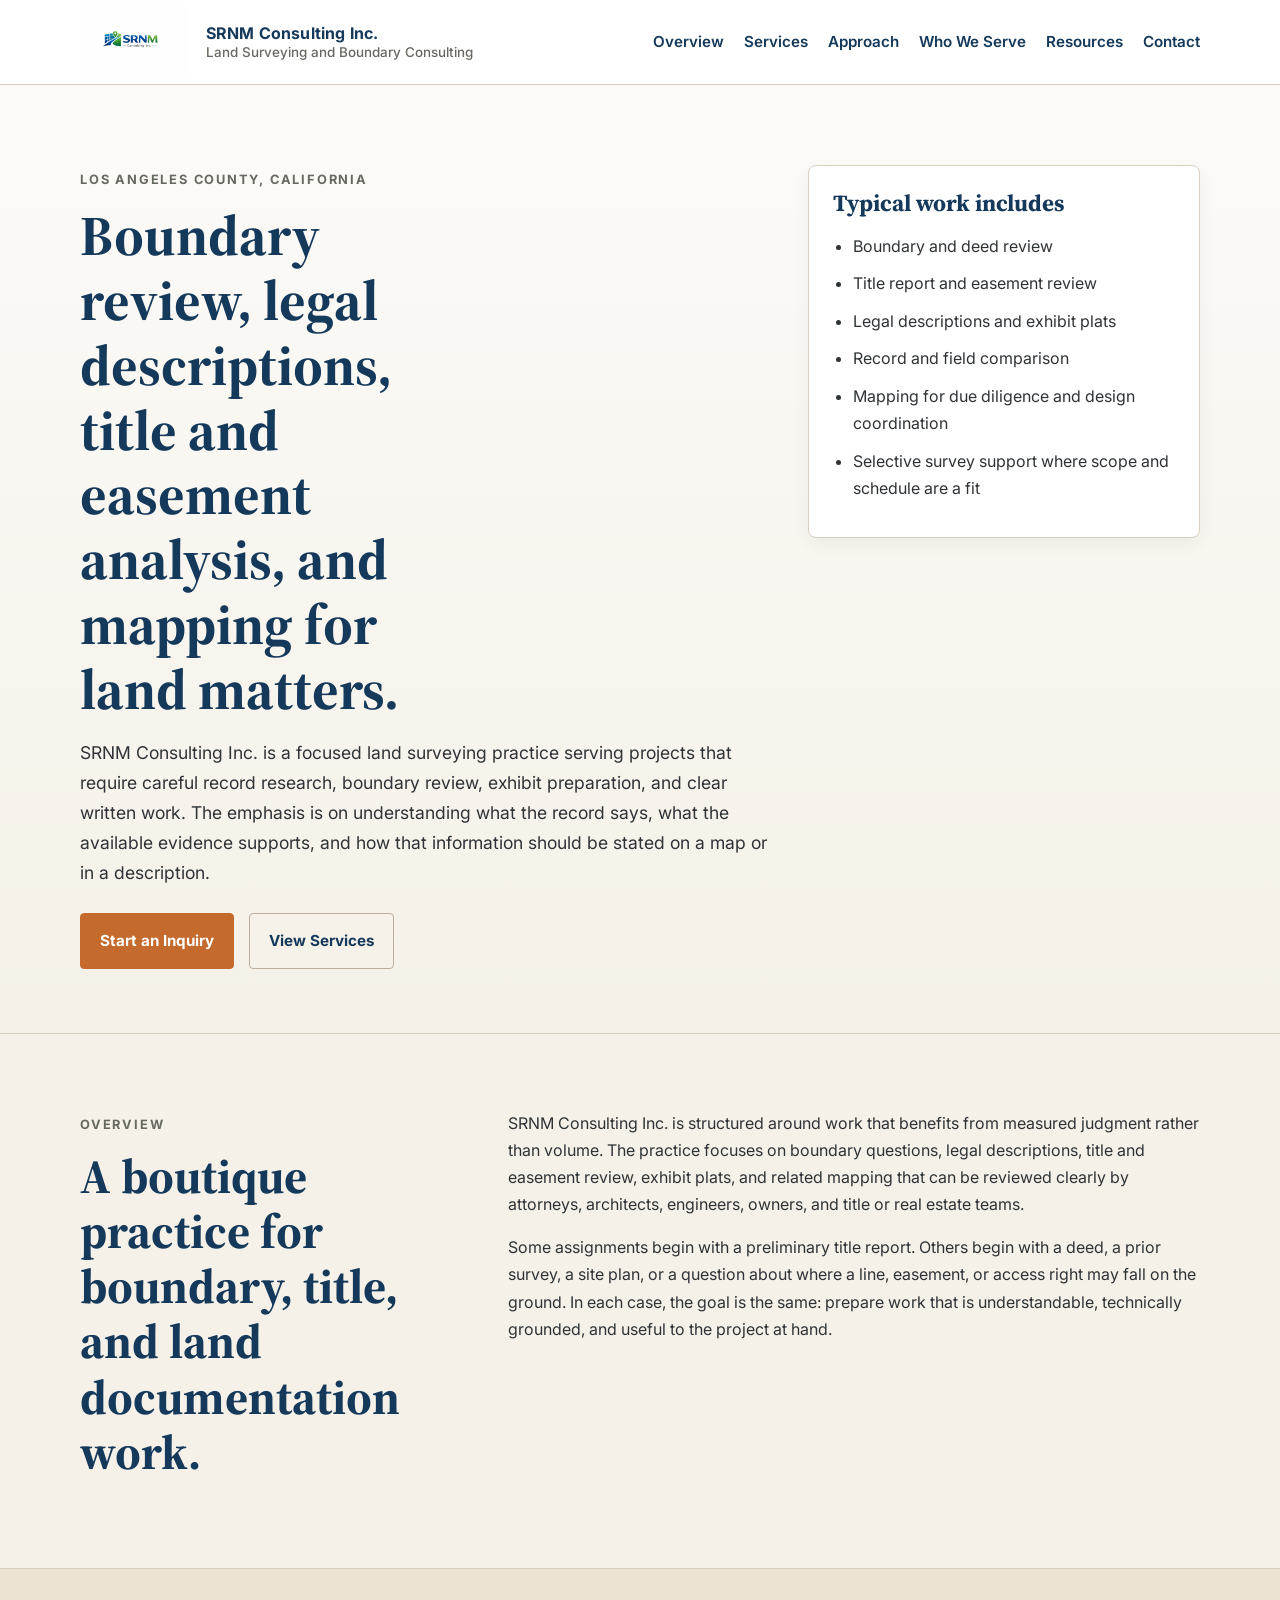
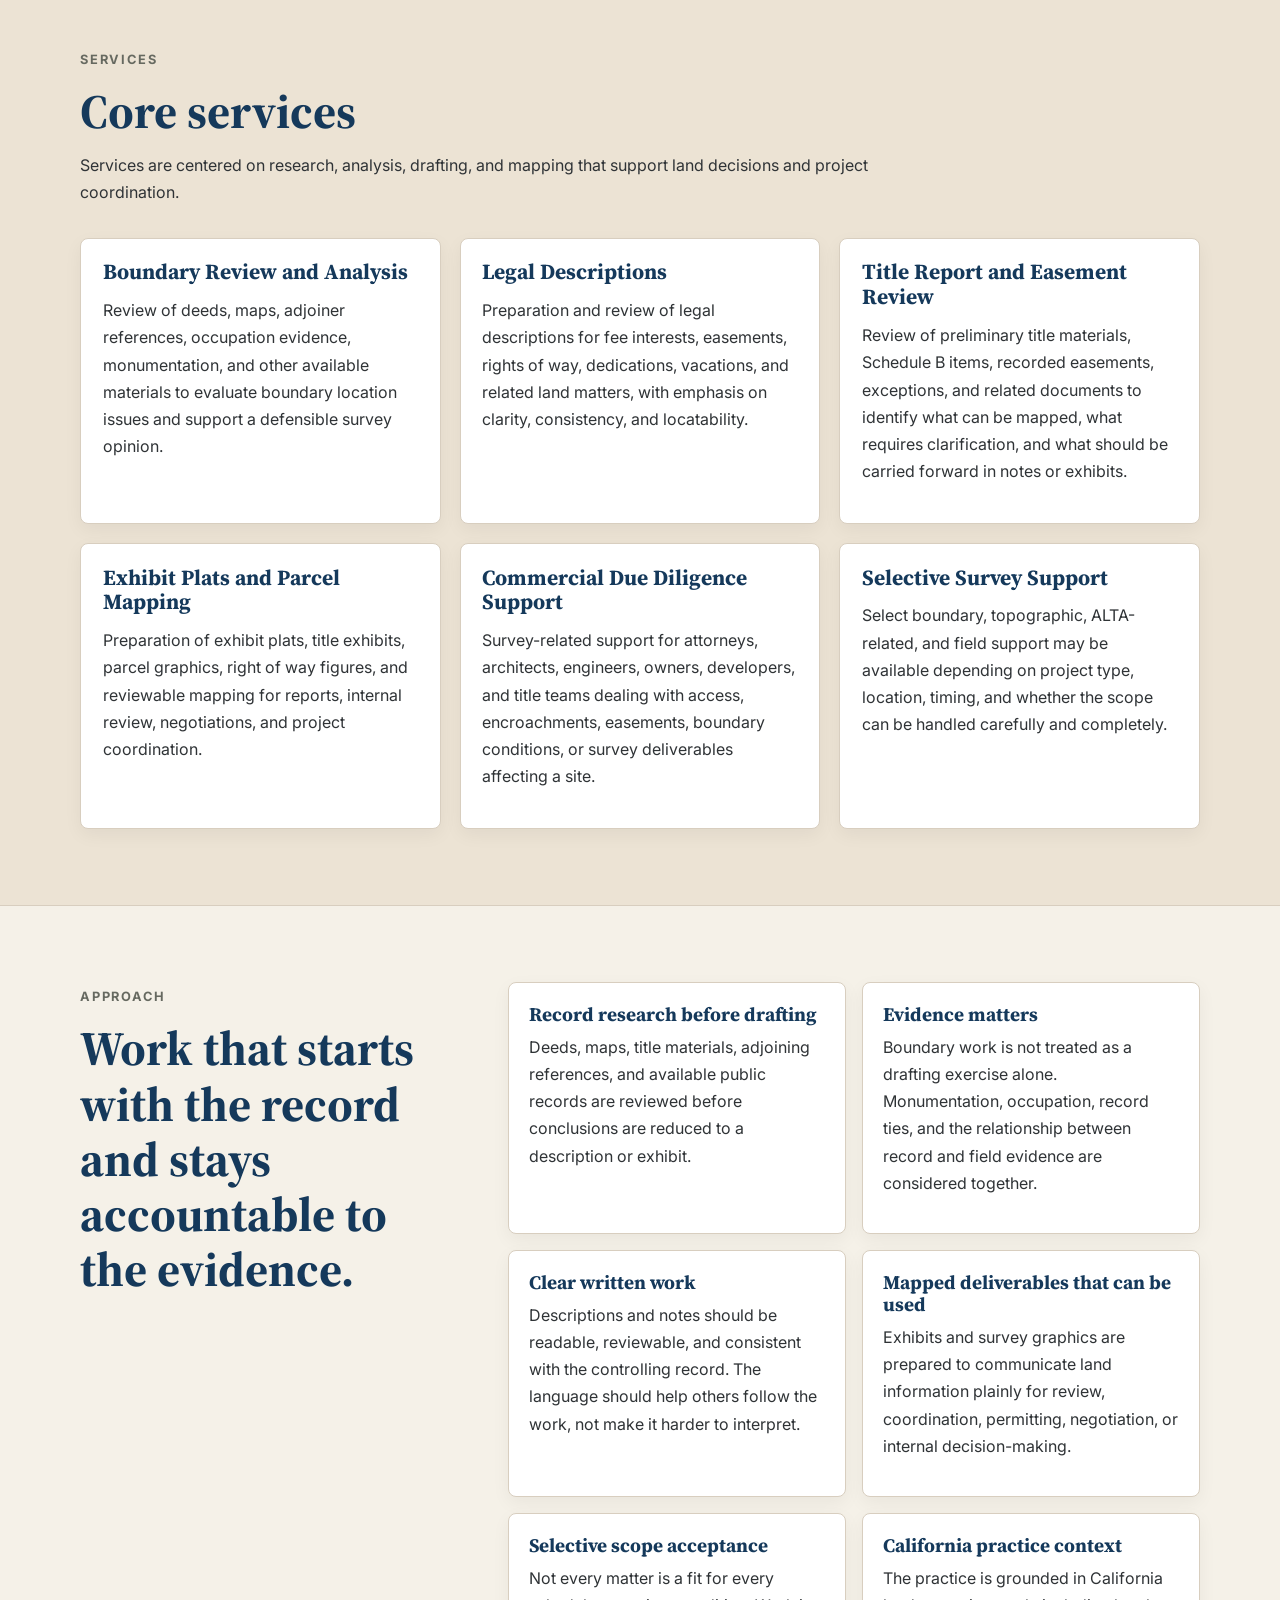
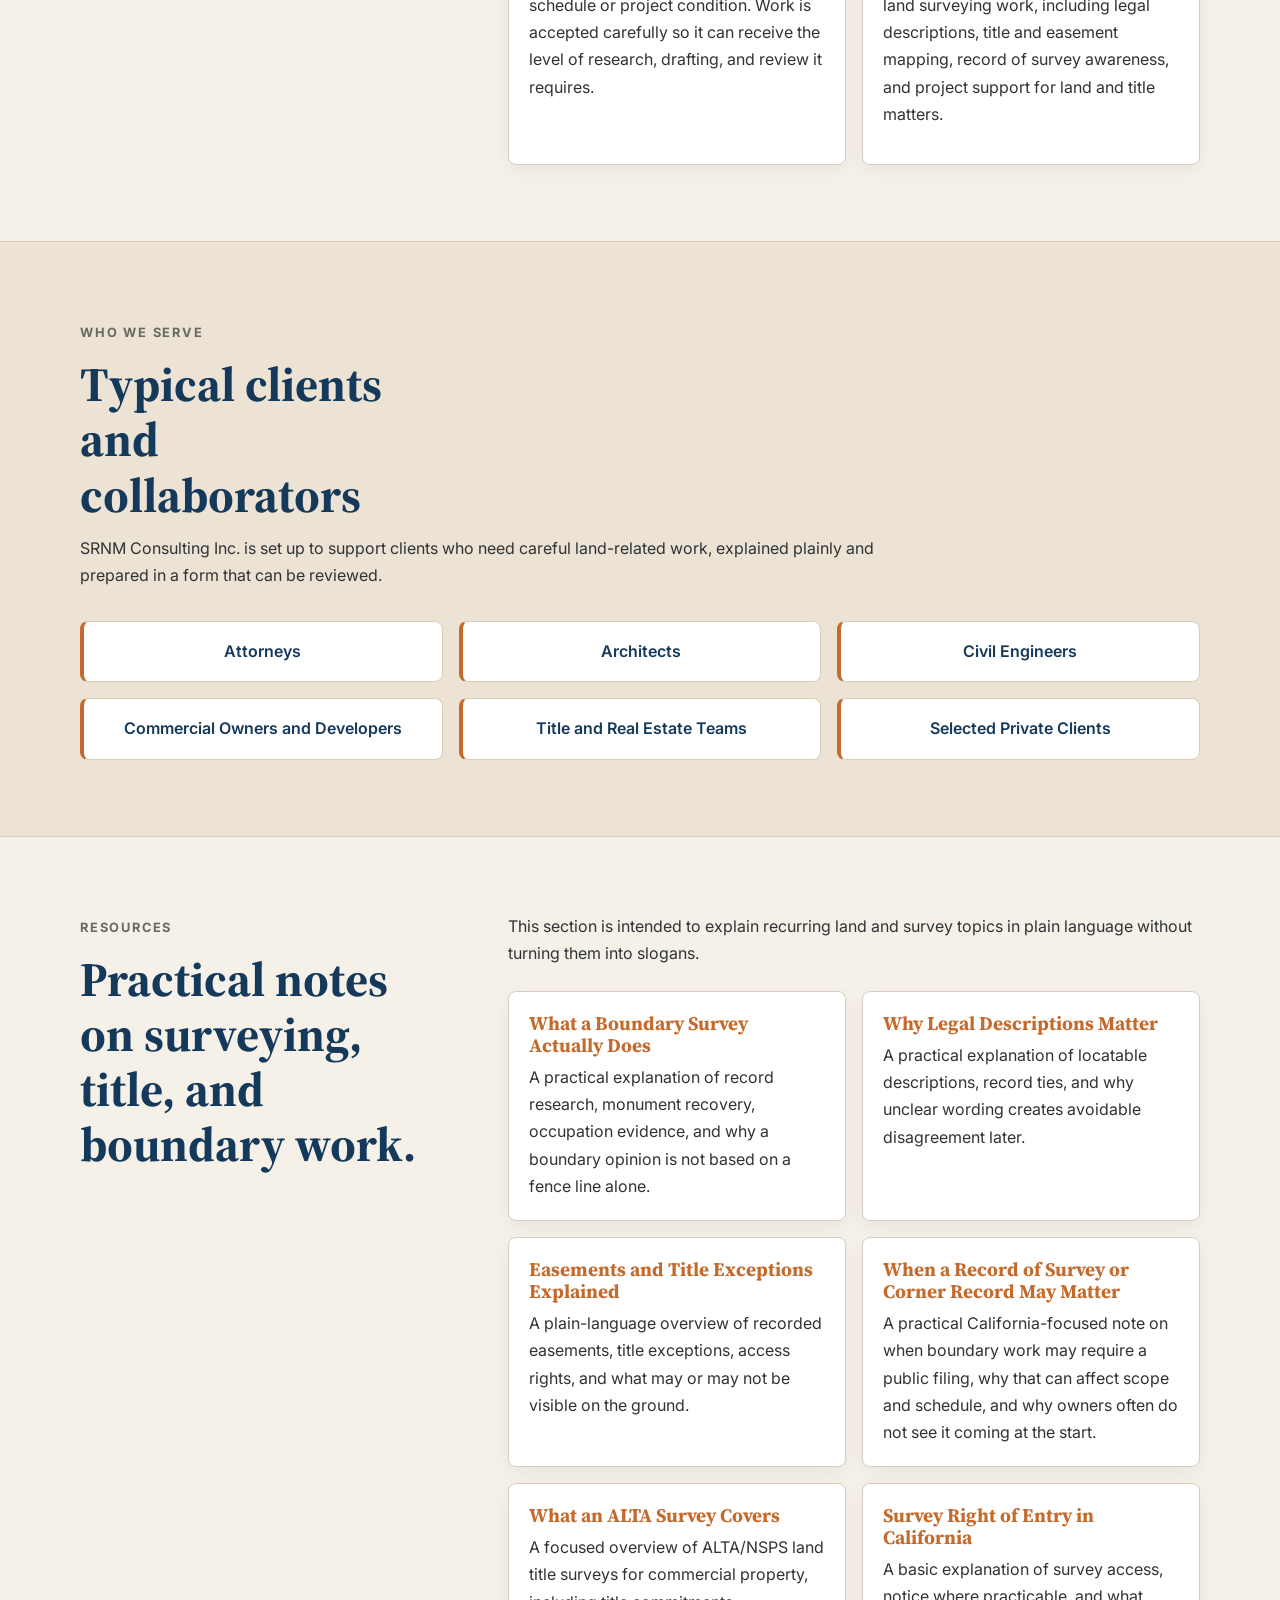
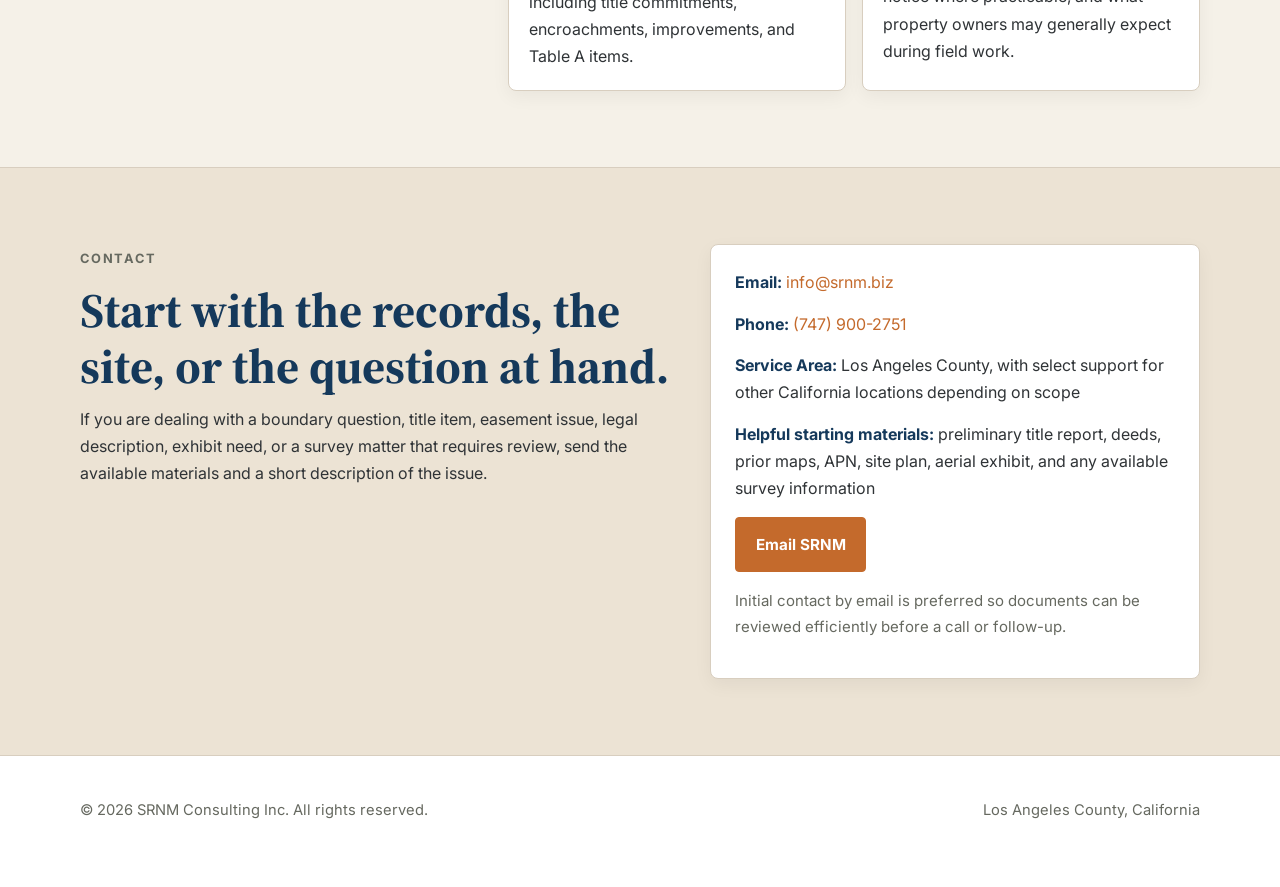
==== index.html @ 0f79cb54 "Update index.html" ====
<!DOCTYPE html>
<html lang="en">
<head>
  <meta charset="UTF-8" />
  <meta name="viewport" content="width=device-width, initial-scale=1.0" />

  <title>SRNM Consulting Inc. | Land Surveying and Boundary Consulting</title>
  <meta
    name="description"
    content="SRNM Consulting Inc. provides boundary review, legal descriptions, title and easement review, exhibit plats, and selective survey support in Los Angeles County."
  />

  <link rel="preconnect" href="https://fonts.googleapis.com" />
  <link rel="preconnect" href="https://fonts.gstatic.com" crossorigin />
  <link
    href="https://fonts.googleapis.com/css2?family=Inter:wght@400;500;600;700&family=Source+Serif+4:wght@600;700&display=swap"
    rel="stylesheet"
  />

  <link rel="stylesheet" href="style.css" />
</head>
<body>
  <header class="site-header">
    <div class="container header-inner">
      <a href="#top" class="brand">
        <img src="logo.png" alt="SRNM Consulting Inc. logo" class="brand-logo" />
        <div class="brand-text">
          <span class="brand-name">SRNM Consulting Inc.</span>
          <span class="brand-tag">Land Surveying and Boundary Consulting</span>
        </div>
      </a>

      <nav class="site-nav" aria-label="Primary navigation">
        <a href="#overview">Overview</a>
        <a href="#services">Services</a>
        <a href="#approach">Approach</a>
        <a href="#clients">Who We Serve</a>
        <a href="#resources">Resources</a>
        <a href="#contact">Contact</a>
      </nav>
    </div>
  </header>

  <main id="top">
    <section class="hero">
      <div class="container hero-grid">
        <div class="hero-content">
          <p class="eyebrow">Los Angeles County, California</p>
          <h1>Boundary review, legal descriptions, title and easement analysis, and mapping for land matters.</h1>
          <p class="hero-lead">
            SRNM Consulting Inc. is a focused land surveying practice serving projects that require careful
            record research, boundary review, exhibit preparation, and clear written work. The emphasis is on
            understanding what the record says, what the available evidence supports, and how that information
            should be stated on a map or in a description.
          </p>

          <div class="hero-actions">
            <a class="button button-primary" href="#contact">Start an Inquiry</a>
            <a class="button button-secondary" href="#services">View Services</a>
          </div>
        </div>

        <aside class="hero-panel">
          <h2>Typical work includes</h2>
          <ul>
            <li>Boundary and deed review</li>
            <li>Title report and easement review</li>
            <li>Legal descriptions and exhibit plats</li>
            <li>Record and field comparison</li>
            <li>Mapping for due diligence and design coordination</li>
            <li>Selective survey support where scope and schedule are a fit</li>
          </ul>
        </aside>
      </div>
    </section>

    <section class="section" id="overview">
      <div class="container section-grid">
        <div class="section-heading">
          <p class="section-kicker">Overview</p>
          <h2>A boutique practice for boundary, title, and land documentation work.</h2>
        </div>

        <div class="section-body">
          <p>
            SRNM Consulting Inc. is structured around work that benefits from measured judgment rather than volume.
            The practice focuses on boundary questions, legal descriptions, title and easement review, exhibit plats,
            and related mapping that can be reviewed clearly by attorneys, architects, engineers, owners, and title or
            real estate teams.
          </p>

          <p>
            Some assignments begin with a preliminary title report. Others begin with a deed, a prior survey, a site plan,
            or a question about where a line, easement, or access right may fall on the ground. In each case, the goal is
            the same: prepare work that is understandable, technically grounded, and useful to the project at hand.
          </p>
        </div>
      </div>
    </section>

    <section class="section section-alt" id="services">
      <div class="container">
        <div class="section-intro">
          <p class="section-kicker">Services</p>
          <h2>Core services</h2>
          <p>
            Services are centered on research, analysis, drafting, and mapping that support land decisions and project coordination.
          </p>
        </div>

        <div class="services-grid">
          <article class="service-item">
            <h3>Boundary Review and Analysis</h3>
            <p>
              Review of deeds, maps, adjoiner references, occupation evidence, monumentation, and other available materials
              to evaluate boundary location issues and support a defensible survey opinion.
            </p>
          </article>

          <article class="service-item">
            <h3>Legal Descriptions</h3>
            <p>
              Preparation and review of legal descriptions for fee interests, easements, rights of way, dedications,
              vacations, and related land matters, with emphasis on clarity, consistency, and locatability.
            </p>
          </article>

          <article class="service-item">
            <h3>Title Report and Easement Review</h3>
            <p>
              Review of preliminary title materials, Schedule B items, recorded easements, exceptions, and related documents
              to identify what can be mapped, what requires clarification, and what should be carried forward in notes or exhibits.
            </p>
          </article>

          <article class="service-item">
            <h3>Exhibit Plats and Parcel Mapping</h3>
            <p>
              Preparation of exhibit plats, title exhibits, parcel graphics, right of way figures, and reviewable mapping
              for reports, internal review, negotiations, and project coordination.
            </p>
          </article>

          <article class="service-item">
            <h3>Commercial Due Diligence Support</h3>
            <p>
              Survey-related support for attorneys, architects, engineers, owners, developers, and title teams dealing with
              access, encroachments, easements, boundary conditions, or survey deliverables affecting a site.
            </p>
          </article>

          <article class="service-item">
            <h3>Selective Survey Support</h3>
            <p>
              Select boundary, topographic, ALTA-related, and field support may be available depending on project type,
              location, timing, and whether the scope can be handled carefully and completely.
            </p>
          </article>
        </div>
      </div>
    </section>

    <section class="section" id="approach">
      <div class="container section-grid">
        <div class="section-heading">
          <p class="section-kicker">Approach</p>
          <h2>Work that starts with the record and stays accountable to the evidence.</h2>
        </div>

        <div class="section-body">
          <div class="qualifications-list">
            <div class="qualification">
              <h3>Record research before drafting</h3>
              <p>
                Deeds, maps, title materials, adjoining references, and available public records are reviewed before
                conclusions are reduced to a description or exhibit.
              </p>
            </div>

            <div class="qualification">
              <h3>Evidence matters</h3>
              <p>
                Boundary work is not treated as a drafting exercise alone. Monumentation, occupation, record ties,
                and the relationship between record and field evidence are considered together.
              </p>
            </div>

            <div class="qualification">
              <h3>Clear written work</h3>
              <p>
                Descriptions and notes should be readable, reviewable, and consistent with the controlling record.
                The language should help others follow the work, not make it harder to interpret.
              </p>
            </div>

            <div class="qualification">
              <h3>Mapped deliverables that can be used</h3>
              <p>
                Exhibits and survey graphics are prepared to communicate land information plainly for review,
                coordination, permitting, negotiation, or internal decision-making.
              </p>
            </div>

            <div class="qualification">
              <h3>Selective scope acceptance</h3>
              <p>
                Not every matter is a fit for every schedule or project condition. Work is accepted carefully so it can
                receive the level of research, drafting, and review it requires.
              </p>
            </div>

            <div class="qualification">
              <h3>California practice context</h3>
              <p>
                The practice is grounded in California land surveying work, including legal descriptions, title and
                easement mapping, record of survey awareness, and project support for land and title matters.
              </p>
            </div>
          </div>
        </div>
      </div>
    </section>

    <section class="section section-alt" id="clients">
      <div class="container">
        <div class="section-intro">
          <p class="section-kicker">Who We Serve</p>
          <h2>Typical clients and collaborators</h2>
          <p>
            SRNM Consulting Inc. is set up to support clients who need careful land-related work, explained plainly
            and prepared in a form that can be reviewed.
          </p>
        </div>

        <div class="clients-grid">
          <div class="client-box">Attorneys</div>
          <div class="client-box">Architects</div>
          <div class="client-box">Civil Engineers</div>
          <div class="client-box">Commercial Owners and Developers</div>
          <div class="client-box">Title and Real Estate Teams</div>
          <div class="client-box">Selected Private Clients</div>
        </div>
      </div>
    </section>

    <section class="section" id="resources">
      <div class="container section-grid">
        <div class="section-heading">
          <p class="section-kicker">Resources</p>
          <h2>Practical notes on surveying, title, and boundary work.</h2>
        </div>

        <div class="section-body">
          <p>
            This section is intended to explain recurring land and survey topics in plain language without turning them into slogans.
          </p>

          <div class="resource-list">
            <article class="resource-item">
              <h3><a href="boundary-survey-actually-does.html">What a Boundary Survey Actually Does</a></h3>
              <p>
                A practical explanation of record research, monument recovery, occupation evidence, and why a boundary opinion is not based on a fence line alone.
              </p>
            </article>

            <article class="resource-item">
              <h3><a href="why-legal-descriptions-matter.html">Why Legal Descriptions Matter</a></h3>
              <p>
                A practical explanation of locatable descriptions, record ties, and why unclear wording creates avoidable disagreement later.
              </p>
            </article>

            <article class="resource-item">
              <h3><a href="easements-title-exceptions-explained.html">Easements and Title Exceptions Explained</a></h3>
              <p>
                A plain-language overview of recorded easements, title exceptions, access rights, and what may or may not be visible on the ground.
              </p>
            </article>

            <article class="resource-item">
              <h3><a href="when-a-record-of-survey-or-corner-record-may-matter.html">When a Record of Survey or Corner Record May Matter</a></h3>
              <p>
                A practical California-focused note on when boundary work may require a public filing, why that can affect scope and schedule, and why owners often do not see it coming at the start.
              </p>
            </article>

            <article class="resource-item">
              <h3><a href="what-an-alta-survey-covers.html">What an ALTA Survey Covers</a></h3>
              <p>
                A focused overview of ALTA/NSPS land title surveys for commercial property, including title commitments, encroachments, improvements, and Table A items.
              </p>
            </article>

            <article class="resource-item">
              <h3><a href="survey-right-of-entry-california.html">Survey Right of Entry in California</a></h3>
              <p>
                A basic explanation of survey access, notice where practicable, and what property owners may generally expect during field work.
              </p>
            </article>
          </div>
        </div>
      </div>
    </section>

    <section class="section section-contact" id="contact">
      <div class="container contact-wrap">
        <div class="contact-main">
          <p class="section-kicker">Contact</p>
          <h2>Start with the records, the site, or the question at hand.</h2>
          <p>
            If you are dealing with a boundary question, title item, easement issue, legal description, exhibit need,
            or a survey matter that requires review, send the available materials and a short description of the issue.
          </p>
        </div>

        <div class="contact-card">
          <p><strong>Email:</strong> <a href="mailto:info@srnm.biz">info@srnm.biz</a></p>
          <p><strong>Phone:</strong> <a href="tel:+17479002751">(747) 900-2751</a></p>
          <p><strong>Service Area:</strong> Los Angeles County, with select support for other California locations depending on scope</p>
          <p><strong>Helpful starting materials:</strong> preliminary title report, deeds, prior maps, APN, site plan, aerial exhibit, and any available survey information</p>

          <a class="button button-primary" href="mailto:info@srnm.biz?subject=Project Inquiry - SRNM Consulting Inc.">Email SRNM</a>

          <p class="contact-note">
            Initial contact by email is preferred so documents can be reviewed efficiently before a call or follow-up.
          </p>
        </div>
      </div>
    </section>
  </main>

  <footer class="site-footer">
    <div class="container footer-inner">
      <p>© 2026 SRNM Consulting Inc. All rights reserved.</p>
      <p>Los Angeles County, California</p>
    </div>
  </footer>
</body>
</html>
---- style.css ----
:root {
  --bg: #f5f1e8;
  --surface: #ffffff;
  --surface-alt: #ece3d4;
  --text: #2f3336;
  --muted: #666960;
  --heading: #15395b;
  --accent: #c46a2c;
  --accent-strong: #a7561e;
  --line: #d8cebf;
  --line-strong: #bcae98;
  --shadow: 0 6px 18px rgba(0, 0, 0, 0.05);
  --max-width: 1120px;
  --radius: 8px;
  --transition: 0.2s ease;
}

* {
  box-sizing: border-box;
}

html {
  scroll-behavior: smooth;
}

body {
  margin: 0;
  background: var(--bg);
  color: var(--text);
  font-family: "Inter", sans-serif;
  line-height: 1.7;
  -webkit-font-smoothing: antialiased;
  text-rendering: optimizeLegibility;
}

img {
  display: block;
  max-width: 100%;
}

h1,
h2,
h3 {
  margin: 0 0 0.8rem;
  color: var(--heading);
  font-family: "Source Serif 4", serif;
  line-height: 1.1;
}

p {
  margin: 0 0 1rem;
}

ul {
  margin: 0;
  padding-left: 1.2rem;
}

li {
  margin-bottom: 0.55rem;
}

strong {
  color: var(--heading);
}

.container {
  width: min(100% - 2rem, var(--max-width));
  margin: 0 auto;
}

.site-header {
  position: sticky;
  top: 0;
  z-index: 1000;
  background: rgba(255, 255, 255, 0.96);
  border-bottom: 1px solid var(--line);
  backdrop-filter: blur(10px);
}

.header-inner {
  min-height: 88px;
  display: flex;
  align-items: center;
  justify-content: space-between;
  gap: 2rem;
}

.brand {
  display: flex;
  align-items: center;
  gap: 1rem;
  color: var(--heading);
  text-decoration: none;
}

.brand:hover {
  color: var(--heading);
}

.brand-logo {
  width: 112px;
  height: auto;
  flex-shrink: 0;
}

.brand-text {
  display: flex;
  flex-direction: column;
  line-height: 1.15;
}

.brand-name {
  font-size: 1rem;
  font-weight: 700;
  letter-spacing: 0.01em;
}

.brand-tag {
  font-size: 0.84rem;
  color: var(--muted);
  font-weight: 500;
}

.site-nav {
  display: flex;
  flex-wrap: wrap;
  gap: 1.2rem;
}

.site-nav a,
a {
  color: var(--accent);
  text-decoration: none;
  transition: color var(--transition);
}

.site-nav a {
  color: var(--heading);
  font-weight: 600;
  font-size: 0.95rem;
}

.site-nav a:hover,
a:hover {
  color: var(--accent-strong);
}

.hero {
  padding: 5rem 0 4rem;
  background:
    linear-gradient(180deg, rgba(21, 57, 91, 0.04), rgba(21, 57, 91, 0) 38%),
    linear-gradient(180deg, rgba(196, 106, 44, 0.06), rgba(196, 106, 44, 0) 55%),
    var(--bg);
  border-bottom: 1px solid var(--line);
}

.hero-grid {
  display: grid;
  grid-template-columns: minmax(0, 1.65fr) minmax(300px, 0.95fr);
  gap: 2rem;
  align-items: start;
}

.eyebrow,
.section-kicker {
  display: inline-block;
  margin-bottom: 0.85rem;
  font-size: 0.8rem;
  font-weight: 700;
  letter-spacing: 0.14em;
  text-transform: uppercase;
  color: var(--muted);
}

.hero h1 {
  font-size: clamp(2.2rem, 4.5vw, 4rem);
  max-width: 13ch;
}

.hero-lead {
  font-size: 1.08rem;
  max-width: 790px;
}

.hero-actions {
  display: flex;
  flex-wrap: wrap;
  gap: 0.9rem;
  margin-top: 1.2rem;
}

.hero-panel,
.service-item,
.resource-item,
.contact-card,
.qualification {
  background: var(--surface);
  border: 1px solid var(--line);
  border-radius: var(--radius);
  box-shadow: var(--shadow);
}

.hero-panel {
  padding: 1.45rem;
}

.hero-panel h2 {
  font-size: 1.4rem;
}

.button {
  display: inline-flex;
  align-items: center;
  justify-content: center;
  min-height: 48px;
  padding: 0.85rem 1.2rem;
  border-radius: 4px;
  font-weight: 700;
  font-size: 0.95rem;
  transition: transform var(--transition), background-color var(--transition), color var(--transition), border-color var(--transition);
}

.button:hover {
  transform: translateY(-1px);
}

.button-primary {
  background: var(--accent);
  color: #fff;
  border: 1px solid var(--accent);
}

.button-primary:hover {
  background: var(--accent-strong);
  border-color: var(--accent-strong);
  color: #fff;
}

.button-secondary {
  background: transparent;
  color: var(--heading);
  border: 1px solid var(--line-strong);
}

.button-secondary:hover {
  background: var(--surface);
  border-color: var(--accent);
  color: var(--heading);
}

.section {
  padding: 4.75rem 0;
  border-bottom: 1px solid var(--line);
}

.section-alt {
  background: var(--surface-alt);
}

.section-grid {
  display: grid;
  grid-template-columns: minmax(240px, 0.82fr) minmax(0, 1.4fr);
  gap: 2rem;
  align-items: start;
}

.section-heading h2,
.section-intro h2 {
  font-size: clamp(2rem, 4vw, 3rem);
  max-width: 14ch;
}

.section-intro {
  max-width: 860px;
  margin-bottom: 2rem;
}

.services-grid,
.resource-list,
.qualifications-list,
.clients-grid {
  display: grid;
  gap: 1.2rem;
}

.services-grid {
  grid-template-columns: repeat(3, minmax(0, 1fr));
}

.service-item,
.resource-item,
.qualification {
  padding: 1.3rem;
}

.service-item h3,
.resource-item h3,
.qualification h3 {
  font-size: 1.28rem;
}

.qualifications-list {
  grid-template-columns: repeat(2, minmax(0, 1fr));
}

.clients-grid {
  grid-template-columns: repeat(3, minmax(0, 1fr));
}

.client-box {
  background: var(--surface);
  border: 1px solid var(--line);
  border-radius: var(--radius);
  padding: 1rem 1.1rem;
  text-align: center;
  font-weight: 600;
  color: var(--heading);
}

.resource-list {
  grid-template-columns: repeat(2, minmax(0, 1fr));
  margin-top: 1.4rem;
}

.section-contact {
  background: linear-gradient(180deg, rgba(21, 57, 91, 0.03), rgba(196, 106, 44, 0.02));
}

.contact-wrap {
  display: grid;
  grid-template-columns: minmax(0, 1.35fr) minmax(300px, 0.9fr);
  gap: 2rem;
  align-items: start;
}

.contact-card {
  padding: 1.4rem;
}

.contact-note {
  margin-top: 1rem;
  color: var(--muted);
  font-size: 0.95rem;
}

.site-footer {
  background: #122e49;
  color: rgba(255, 255, 255, 0.88);
}

.footer-inner {
  min-height: 74px;
  display: flex;
  align-items: center;
  justify-content: space-between;
  gap: 1rem;
}

.blog-page .site-header {
  position: relative;
}

.blog-hero {
  padding: 4rem 0 2rem;
  border-bottom: 1px solid var(--line);
  background: linear-gradient(180deg, rgba(21, 57, 91, 0.05), rgba(196, 106, 44, 0.03));
}

.blog-hero p {
  max-width: 760px;
}

.blog-body {
  padding: 3rem 0 5rem;
}

.blog-layout {
  display: grid;
  grid-template-columns: minmax(0, 1.5fr) minmax(240px, 0.75fr);
  gap: 2rem;
  align-items: start;
}

.blog-content {
  background: var(--surface);
  border: 1px solid var(--line);
  border-radius: var(--radius);
  box-shadow: var(--shadow);
  padding: 2rem;
}

.blog-content h2 {
  font-size: 1.75rem;
  margin-top: 2rem;
}

.blog-sidebar {
  background: var(--surface);
  border: 1px solid var(--line);
  border-radius: var(--radius);
  box-shadow: var(--shadow);
  padding: 1.35rem;
  position: sticky;
  top: 108px;
}

.blog-sidebar h3 {
  font-size: 1.15rem;
}

.muted {
  color: var(--muted);
}

@media (max-width: 980px) {
  .hero-grid,
  .section-grid,
  .contact-wrap,
  .blog-layout {
    grid-template-columns: 1fr;
  }

  .header-inner,
  .footer-inner {
    flex-direction: column;
    align-items: flex-start;
    justify-content: center;
    padding: 1rem 0;
  }

  .services-grid,
  .qualifications-list,
  .clients-grid,
  .resource-list {
    grid-template-columns: repeat(2, minmax(0, 1fr));
  }

  .blog-sidebar {
    position: static;
  }
}

@media (max-width: 640px) {
  .container {
    width: min(100% - 1.25rem, var(--max-width));
  }

  .services-grid,
  .qualifications-list,
  .clients-grid,
  .resource-list {
    grid-template-columns: 1fr;
  }

  .hero,
  .section,
  .blog-body {
    padding-top: 3.5rem;
    padding-bottom: 3.5rem;
  }

  .hero h1 {
    max-width: 100%;
  }

  .brand-logo {
    width: 96px;
  }
}}

img {
  max-width: 100%;
  display: block;
}

a {
  color: var(--accent);
  text-decoration: none;
  transition: color var(--transition);
}

a:hover {
  color: var(--accent-hover);
}

h1,
h2,
h3 {
  margin-top: 0;
  margin-bottom: 0.75rem;
  color: var(--heading);
  font-family: "Source Serif 4", serif;
  line-height: 1.1;
}

p {
  margin-top: 0;
  margin-bottom: 1rem;
}

ul {
  margin: 0;
  padding-left: 1.2rem;
}

.container {
  width: min(100% - 2rem, var(--max-width));
  margin: 0 auto;
}

/* Header */
.site-header {
  background: var(--surface);
  border-bottom: 1px solid var(--line);
  position: sticky;
  top: 0;
  z-index: 1000;
}

.header-inner {
  display: flex;
  align-items: center;
  justify-content: space-between;
  gap: 2rem;
  min-height: 84px;
}

.brand {
  display: flex;
  align-items: center;
  gap: 1rem;
  color: var(--heading);
  min-width: 0;
}

.brand:hover {
  color: var(--heading);
}

.brand-logo {
  width: 92px;
  height: auto;
  flex-shrink: 0;
}

.brand-text {
  display: flex;
  flex-direction: column;
  line-height: 1.15;
}

.brand-name {
  font-size: 1rem;
  font-weight: 700;
  letter-spacing: 0.01em;
}

.brand-tag {
  font-size: 0.84rem;
  color: var(--muted);
  font-weight: 500;
}

.site-nav {
  display: flex;
  flex-wrap: wrap;
  gap: 1.25rem;
}

.site-nav a {
  color: var(--heading);
  font-weight: 600;
  font-size: 0.95rem;
}

.site-nav a:hover {
  color: var(--accent);
}

/* Hero */
.hero {
  padding: 5rem 0 4rem;
  background:
    linear-gradient(to bottom, rgba(255,255,255,0.7), rgba(255,255,255,0)),
    var(--bg);
  border-bottom: 1px solid var(--line);
}

.hero-grid {
  display: grid;
  grid-template-columns: minmax(0, 1.6fr) minmax(300px, 0.95fr);
  gap: 2rem;
  align-items: start;
}

.eyebrow,
.section-kicker {
  display: inline-block;
  margin-bottom: 0.85rem;
  font-size: 0.8rem;
  font-weight: 700;
  letter-spacing: 0.14em;
  text-transform: uppercase;
  color: var(--muted);
}

.hero h1 {
  font-size: clamp(2.2rem, 4.4vw, 3.9rem);
  max-width: 13ch;
  margin-bottom: 1rem;
}

.hero-lead {
  font-size: 1.1rem;
  max-width: 780px;
  color: var(--text);
  margin-bottom: 1.6rem;
}

.hero-actions {
  display: flex;
  flex-wrap: wrap;
  gap: 0.9rem;
}

.hero-panel {
  background: var(--surface);
  border: 1px solid var(--line);
  padding: 1.5rem;
  border-radius: var(--radius);
  box-shadow: var(--shadow);
}

.hero-panel h2 {
  font-size: 1.45rem;
  margin-bottom: 1rem;
}

.hero-panel ul li {
  margin-bottom: 0.65rem;
}

/* Buttons */
.button {
  display: inline-flex;
  align-items: center;
  justify-content: center;
  min-height: 48px;
  padding: 0.85rem 1.2rem;
  border-radius: 4px;
  font-weight: 700;
  font-size: 0.95rem;
  transition:
    background-color var(--transition),
    color var(--transition),
    border-color var(--transition),
    transform var(--transition);
}

.button:hover {
  transform: translateY(-1px);
}

.button-primary {
  background: var(--accent);
  color: #ffffff;
  border: 1px solid var(--accent);
}

.button-primary:hover {
  background: var(--accent-hover);
  border-color: var(--accent-hover);
  color: #ffffff;
}

.button-secondary {
  background: transparent;
  color: var(--heading);
  border: 1px solid var(--line-strong);
}

.button-secondary:hover {
  background: var(--surface);
  color: var(--heading);
  border-color: var(--accent);
}

/* Sections */
.section {
  padding: 4.75rem 0;
  border-bottom: 1px solid var(--line);
}

.section-alt {
  background: var(--surface-alt);
}

.section-grid {
  display: grid;
  grid-template-columns: minmax(240px, 0.8fr) minmax(0, 1.4fr);
  gap: 2rem;
  align-items: start;
}

.section-heading h2,
.section-intro h2 {
  font-size: clamp(2rem, 4vw, 3rem);
  max-width: 14ch;
}

.section-body p,
.section-intro p {
  max-width: 850px;
}

.section-intro {
  max-width: 850px;
  margin-bottom: 2rem;
}

/* Services */
.services-grid {
  display: grid;
  grid-template-columns: repeat(3, minmax(0, 1fr));
  gap: 1.2rem;
}

.service-item {
  background: var(--surface);
  border: 1px solid var(--line);
  border-radius: var(--radius);
  padding: 1.35rem;
  box-shadow: var(--shadow);
}

.service-item h3 {
  font-size: 1.3rem;
  margin-bottom: 0.75rem;
}

/* Approach / qualifications */
.qualifications-list {
  display: grid;
  grid-template-columns: repeat(2, minmax(0, 1fr));
  gap: 1rem;
}

.qualification {
  background: var(--surface);
  border: 1px solid var(--line);
  border-radius: var(--radius);
  padding: 1.25rem;
}

.qualification h3 {
  font-size: 1.18rem;
  margin-bottom: 0.55rem;
}

/* Clients */
.clients-grid {
  display: grid;
  grid-template-columns: repeat(3, minmax(0, 1fr));
  gap: 1rem;
}

.client-box {
  background: var(--surface);
  border: 1px solid var(--line);
  border-left: 4px solid var(--accent);
  padding: 1rem 1.1rem;
  font-weight: 600;
  color: var(--heading);
}

/* Resources */
.resource-list {
  display: grid;
  gap: 1rem;
  margin-top: 1.5rem;
}

.resource-item {
  background: var(--surface);
  border: 1px solid var(--line);
  border-radius: var(--radius);
  padding: 1.25rem;
}

.resource-item h3 {
  font-size: 1.18rem;
  margin-bottom: 0.5rem;
}

.resource-item p {
  margin-bottom: 0;
}

/* Contact */
.section-contact {
  background: var(--surface-alt);
}

.contact-wrap {
  display: grid;
  grid-template-columns: minmax(0, 1.1fr) minmax(320px, 0.9fr);
  gap: 2rem;
  align-items: start;
}

.contact-main h2 {
  font-size: clamp(2rem, 4vw, 3rem);
}

.contact-card {
  background: var(--surface);
  border: 1px solid var(--line);
  border-radius: var(--radius);
  padding: 1.5rem;
  box-shadow: var(--shadow);
}

.contact-card p {
  margin-bottom: 0.9rem;
}

.contact-note {
  margin-top: 1rem;
  margin-bottom: 0;
  color: var(--muted);
  font-size: 0.94rem;
}

/* Footer */
.site-footer {
  background: var(--surface);
  padding: 1.6rem 0 2rem;
}

.footer-inner {
  display: flex;
  justify-content: space-between;
  gap: 1rem;
  flex-wrap: wrap;
  color: var(--muted);
  font-size: 0.92rem;
}

/* Responsive */
@media (max-width: 1024px) {
  .services-grid {
    grid-template-columns: repeat(2, minmax(0, 1fr));
  }

  .clients-grid {
    grid-template-columns: repeat(2, minmax(0, 1fr));
  }
}

@media (max-width: 860px) {
  .header-inner {
    flex-direction: column;
    align-items: flex-start;
    padding: 1rem 0;
  }

  .site-nav {
    gap: 0.9rem 1rem;
  }

  .hero {
    padding: 4rem 0 3.25rem;
  }

  .hero-grid,
  .section-grid,
  .contact-wrap {
    grid-template-columns: 1fr;
  }

  .section-heading h2,
  .section-intro h2,
  .contact-main h2 {
    max-width: none;
  }

  .qualifications-list {
    grid-template-columns: 1fr;
  }
}

@media (max-width: 640px) {
  .container {
    width: min(100% - 1.25rem, var(--max-width));
  }

  .brand-logo {
    width: 76px;
  }

  .hero h1 {
    font-size: 2.35rem;
  }

  .hero-lead {
    font-size: 1rem;
  }

  .services-grid,
  .clients-grid {
    grid-template-columns: 1fr;
  }

  .button {
    width: 100%;
  }

  .hero-actions {
    flex-direction: column;
  }

  .section {
    padding: 3.5rem 0;
  }
}}

img {
  max-width: 100%;
  display: block;
}

a {
  color: var(--accent);
  text-decoration: none;
  transition: color var(--transition);
}

a:hover {
  color: var(--accent-hover);
}

h1,
h2,
h3 {
  margin-top: 0;
  margin-bottom: 0.75rem;
  color: var(--heading);
  font-family: "Source Serif 4", serif;
  line-height: 1.15;
}

p {
  margin-top: 0;
  margin-bottom: 1rem;
}

ul {
  margin: 0;
  padding-left: 1.2rem;
}

.container {
  width: min(100% - 2rem, var(--max-width));
  margin: 0 auto;
}

/* Header */
.site-header {
  background: var(--surface);
  border-bottom: 1px solid var(--line);
  position: sticky;
  top: 0;
  z-index: 1000;
}

.header-inner {
  display: flex;
  align-items: center;
  justify-content: space-between;
  gap: 2rem;
  min-height: 84px;
}

.brand {
  display: flex;
  align-items: center;
  gap: 0.9rem;
  color: var(--heading);
  min-width: 0;
}

.brand:hover {
  color: var(--heading);
}

.brand-logo {
  width: 110px;
  height: auto;
  flex-shrink: 0;
}
.brand {
  display: flex;
  align-items: center;
  gap: 1rem;
  color: var(--heading);
  min-width: 0;
}

.brand-text {
  display: flex;
  flex-direction: column;
  line-height: 1.2;
}

.brand-name {
  font-size: 1rem;
  font-weight: 700;
  letter-spacing: 0.01em;
}

.brand-tag {
  font-size: 0.84rem;
  color: var(--muted);
  font-weight: 500;
}

.site-nav {
  display: flex;
  flex-wrap: wrap;
  gap: 1.25rem;
}

.site-nav a {
  color: var(--heading);
  font-weight: 600;
  font-size: 0.95rem;
}

.site-nav a:hover {
  color: var(--accent);
}

/* Hero */
.hero {
  padding: 5rem 0 4rem;
  background:
    linear-gradient(to bottom, rgba(255,255,255,0.7), rgba(255,255,255,0)),
    var(--bg);
  border-bottom: 1px solid var(--line);
}

.hero-grid {
  display: grid;
  grid-template-columns: minmax(0, 1.6fr) minmax(300px, 0.9fr);
  gap: 2rem;
  align-items: start;
}

.eyebrow,
.section-kicker {
  display: inline-block;
  margin-bottom: 0.85rem;
  font-size: 0.8rem;
  font-weight: 700;
  letter-spacing: 0.14em;
  text-transform: uppercase;
  color: var(--muted);
}

.hero h1 {
  font-size: clamp(2.2rem, 4.4vw, 3.8rem);
  max-width: 13ch;
  margin-bottom: 1rem;
}

.hero-lead {
  font-size: 1.1rem;
  max-width: 780px;
  color: var(--text);
  margin-bottom: 1.6rem;
}

.hero-actions {
  display: flex;
  flex-wrap: wrap;
  gap: 0.9rem;
}

.hero-panel {
  background: var(--surface);
  border: 1px solid var(--line);
  padding: 1.5rem;
  border-radius: var(--radius);
  box-shadow: var(--shadow);
}

.hero-panel h2 {
  font-size: 1.45rem;
  margin-bottom: 1rem;
}

.hero-panel ul li {
  margin-bottom: 0.65rem;
}

/* Buttons */
.button {
  display: inline-flex;
  align-items: center;
  justify-content: center;
  min-height: 48px;
  padding: 0.85rem 1.2rem;
  border-radius: 4px;
  font-weight: 700;
  font-size: 0.95rem;
  transition:
    background-color var(--transition),
    color var(--transition),
    border-color var(--transition),
    transform var(--transition);
}

.button:hover {
  transform: translateY(-1px);
}

.button-primary {
  background: var(--accent);
  color: #ffffff;
  border: 1px solid var(--accent);
}

.button-primary:hover {
  background: var(--accent-hover);
  border-color: var(--accent-hover);
  color: #ffffff;
}

.button-secondary {
  background: transparent;
  color: var(--heading);
  border: 1px solid var(--line-strong);
}

.button-secondary:hover {
  background: var(--surface);
  color: var(--heading);
}

/* Sections */
.section {
  padding: 4.75rem 0;
  border-bottom: 1px solid var(--line);
}

.section-alt {
  background: var(--surface-alt);
}

.section-grid {
  display: grid;
  grid-template-columns: minmax(240px, 0.8fr) minmax(0, 1.4fr);
  gap: 2rem;
  align-items: start;
}

.section-heading h2,
.section-intro h2 {
  font-size: clamp(2rem, 4vw, 3rem);
  max-width: 14ch;
}

.section-body p,
.section-intro p {
  max-width: 850px;
}

.section-intro {
  max-width: 850px;
  margin-bottom: 2rem;
}

/* Services */
.services-grid {
  display: grid;
  grid-template-columns: repeat(3, minmax(0, 1fr));
  gap: 1.2rem;
}

.service-item {
  background: var(--surface);
  border: 1px solid var(--line);
  border-radius: var(--radius);
  padding: 1.35rem;
  box-shadow: var(--shadow);
}

.service-item h3 {
  font-size: 1.35rem;
  margin-bottom: 0.75rem;
}

/* Qualifications */
.qualifications-list {
  display: grid;
  grid-template-columns: repeat(2, minmax(0, 1fr));
  gap: 1rem;
}

.qualification {
  background: var(--surface);
  border: 1px solid var(--line);
  border-radius: var(--radius);
  padding: 1.25rem;
}

.qualification h3 {
  font-size: 1.2rem;
  margin-bottom: 0.55rem;
}

/* Clients */
.clients-grid {
  display: grid;
  grid-template-columns: repeat(3, minmax(0, 1fr));
  gap: 1rem;
}

.client-box {
  background: var(--surface);
  border: 1px solid var(--line);
  border-left: 4px solid var(--accent);
  padding: 1rem 1.1rem;
  font-weight: 600;
  color: var(--heading);
}

/* Resources */
.resource-list {
  display: grid;
  gap: 1rem;
  margin-top: 1.5rem;
}

.resource-item {
  background: var(--surface);
  border: 1px solid var(--line);
  border-radius: var(--radius);
  padding: 1.25rem;
}

.resource-item h3 {
  font-size: 1.2rem;
  margin-bottom: 0.5rem;
}

.resource-item p {
  margin-bottom: 0;
}

/* Contact */
.section-contact {
  background: var(--surface-alt);
}

.contact-wrap {
  display: grid;
  grid-template-columns: minmax(0, 1.1fr) minmax(320px, 0.9fr);
  gap: 2rem;
  align-items: start;
}

.contact-main h2 {
  font-size: clamp(2rem, 4vw, 3rem);
}

.contact-card {
  background: var(--surface);
  border: 1px solid var(--line);
  border-radius: var(--radius);
  padding: 1.5rem;
  box-shadow: var(--shadow);
}

.contact-card p {
  margin-bottom: 0.9rem;
}

.contact-note {
  margin-top: 1rem;
  margin-bottom: 0;
  color: var(--muted);
  font-size: 0.94rem;
}

/* Footer */
.site-footer {
  background: var(--surface);
  padding: 1.6rem 0 2rem;
}

.footer-inner {
  display: flex;
  justify-content: space-between;
  gap: 1rem;
  flex-wrap: wrap;
  color: var(--muted);
  font-size: 0.92rem;
}

/* Responsive */
@media (max-width: 1024px) {
  .services-grid {
    grid-template-columns: repeat(2, minmax(0, 1fr));
  }

  .clients-grid {
    grid-template-columns: repeat(2, minmax(0, 1fr));
  }
}

@media (max-width: 860px) {
  .header-inner {
    flex-direction: column;
    align-items: flex-start;
    padding: 1rem 0;
  }

  .site-nav {
    gap: 0.9rem 1rem;
  }

  .hero {
    padding: 4rem 0 3.25rem;
  }

  .hero-grid,
  .section-grid,
  .contact-wrap {
    grid-template-columns: 1fr;
  }

  .section-heading h2,
  .section-intro h2,
  .contact-main h2 {
    max-width: none;
  }

  .qualifications-list {
    grid-template-columns: 1fr;
  }
}

@media (max-width: 640px) {
  .container {
    width: min(100% - 1.25rem, var(--max-width));
  }

  .brand-logo {
    width: 110px;
  }

  .hero h1 {
    font-size: 2.35rem;
  }

  .hero-lead {
    font-size: 1rem;
  }

  .services-grid,
  .clients-grid {
    grid-template-columns: 1fr;
  }

  .button {
    width: 100%;
  }

  .hero-actions {
    flex-direction: column;
  }

  .section {
    padding: 3.5rem 0;
  }
}
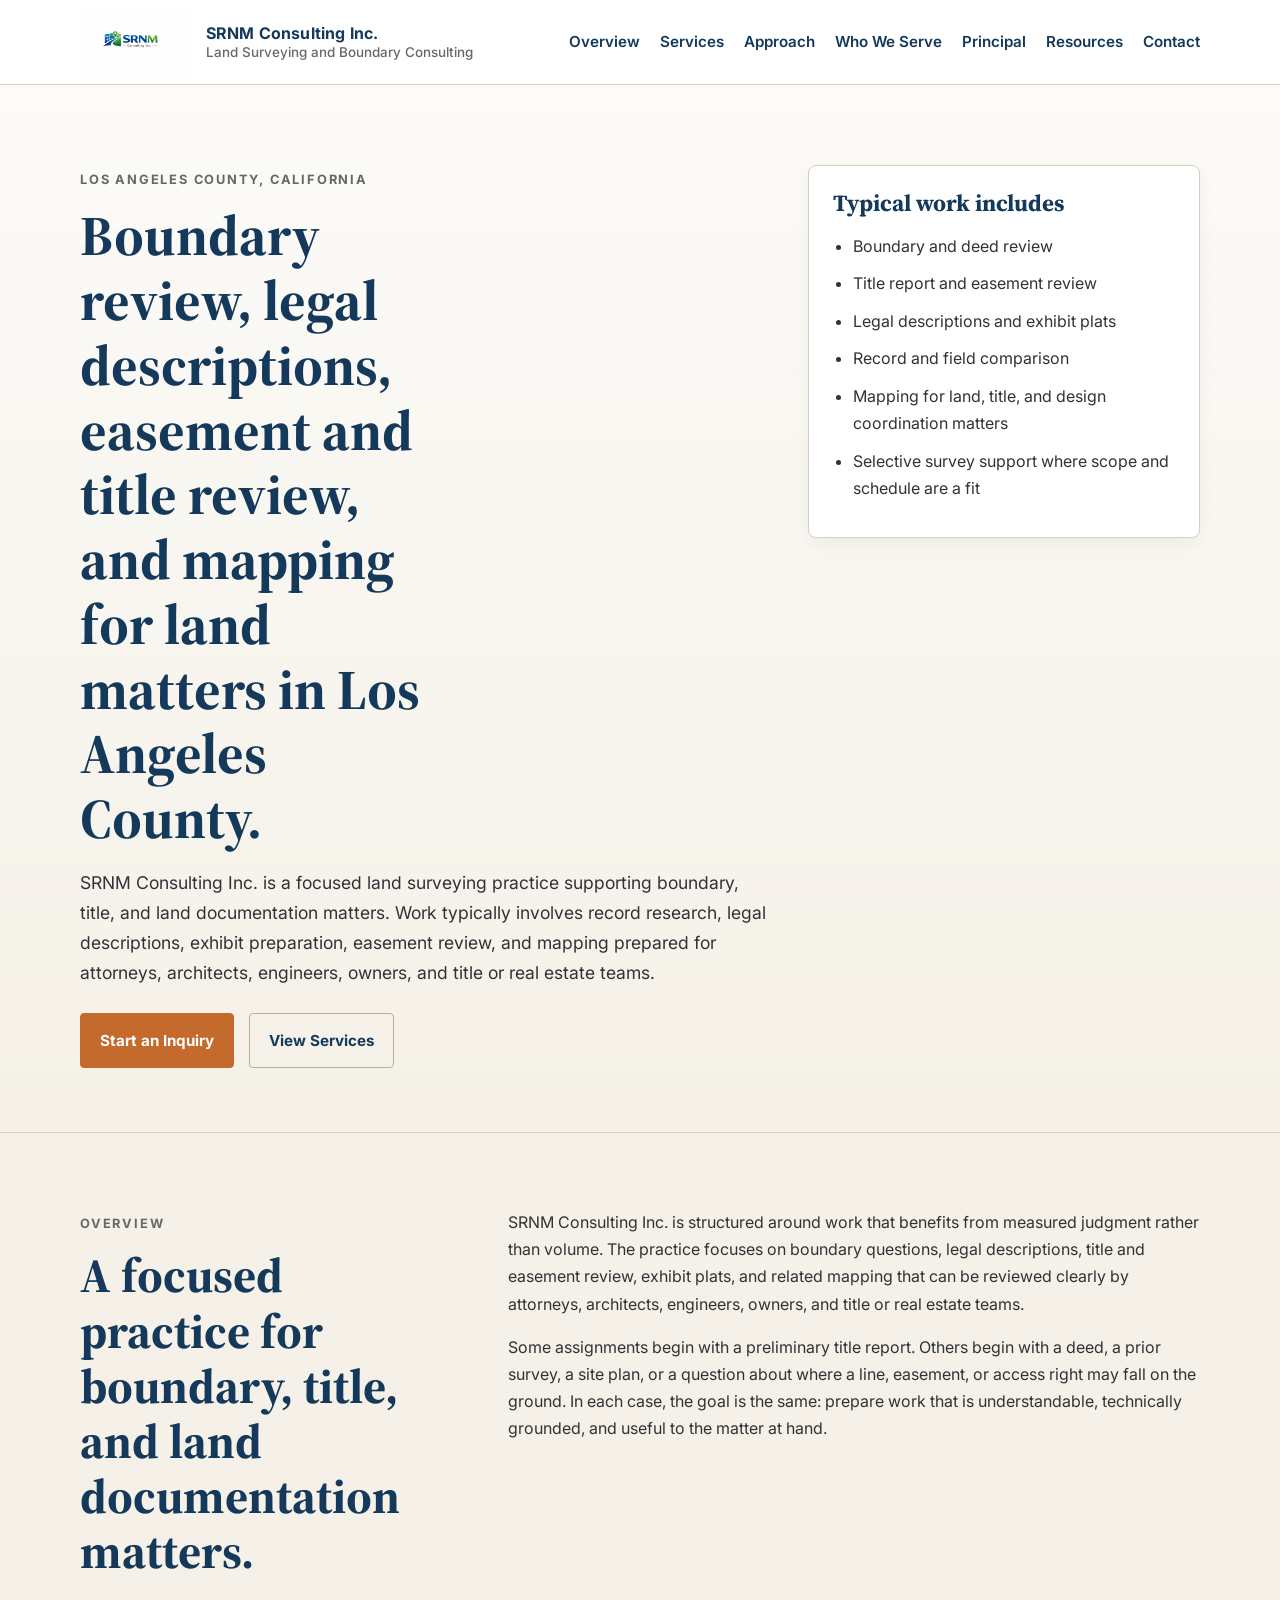
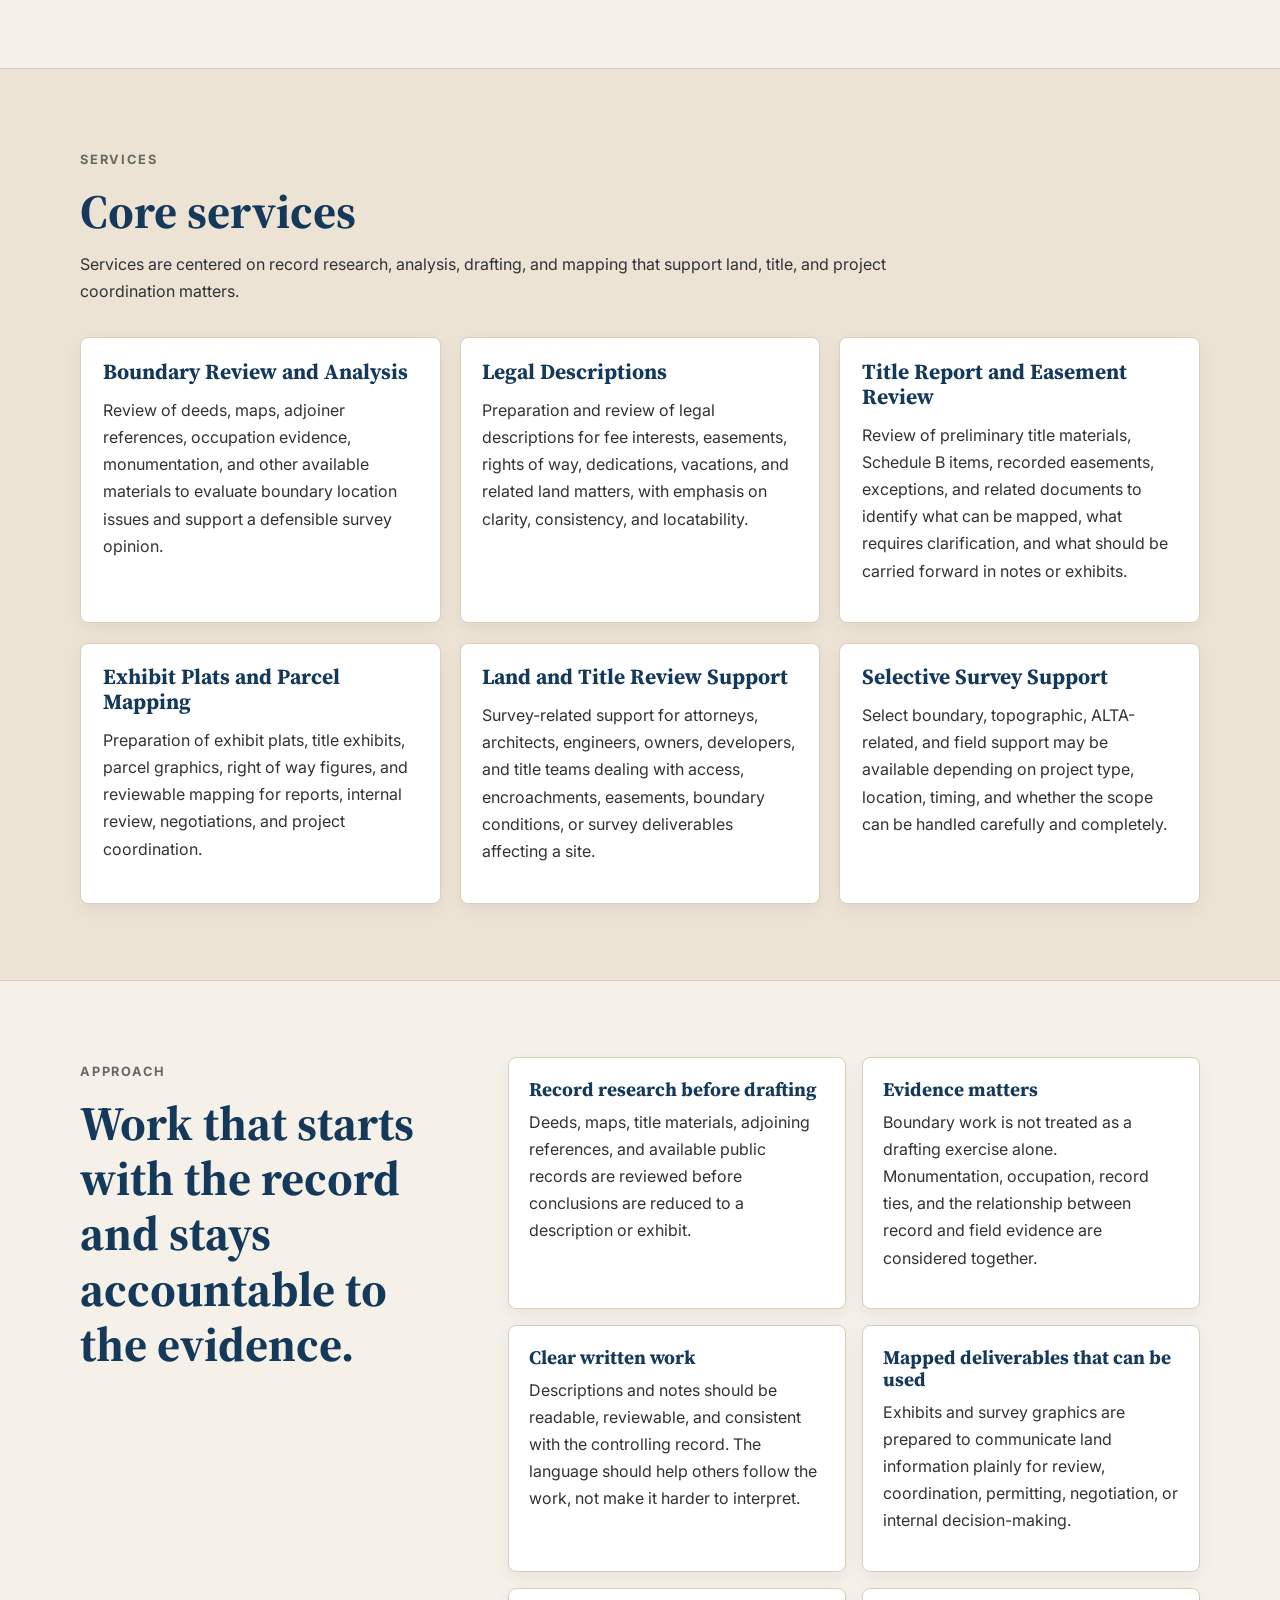
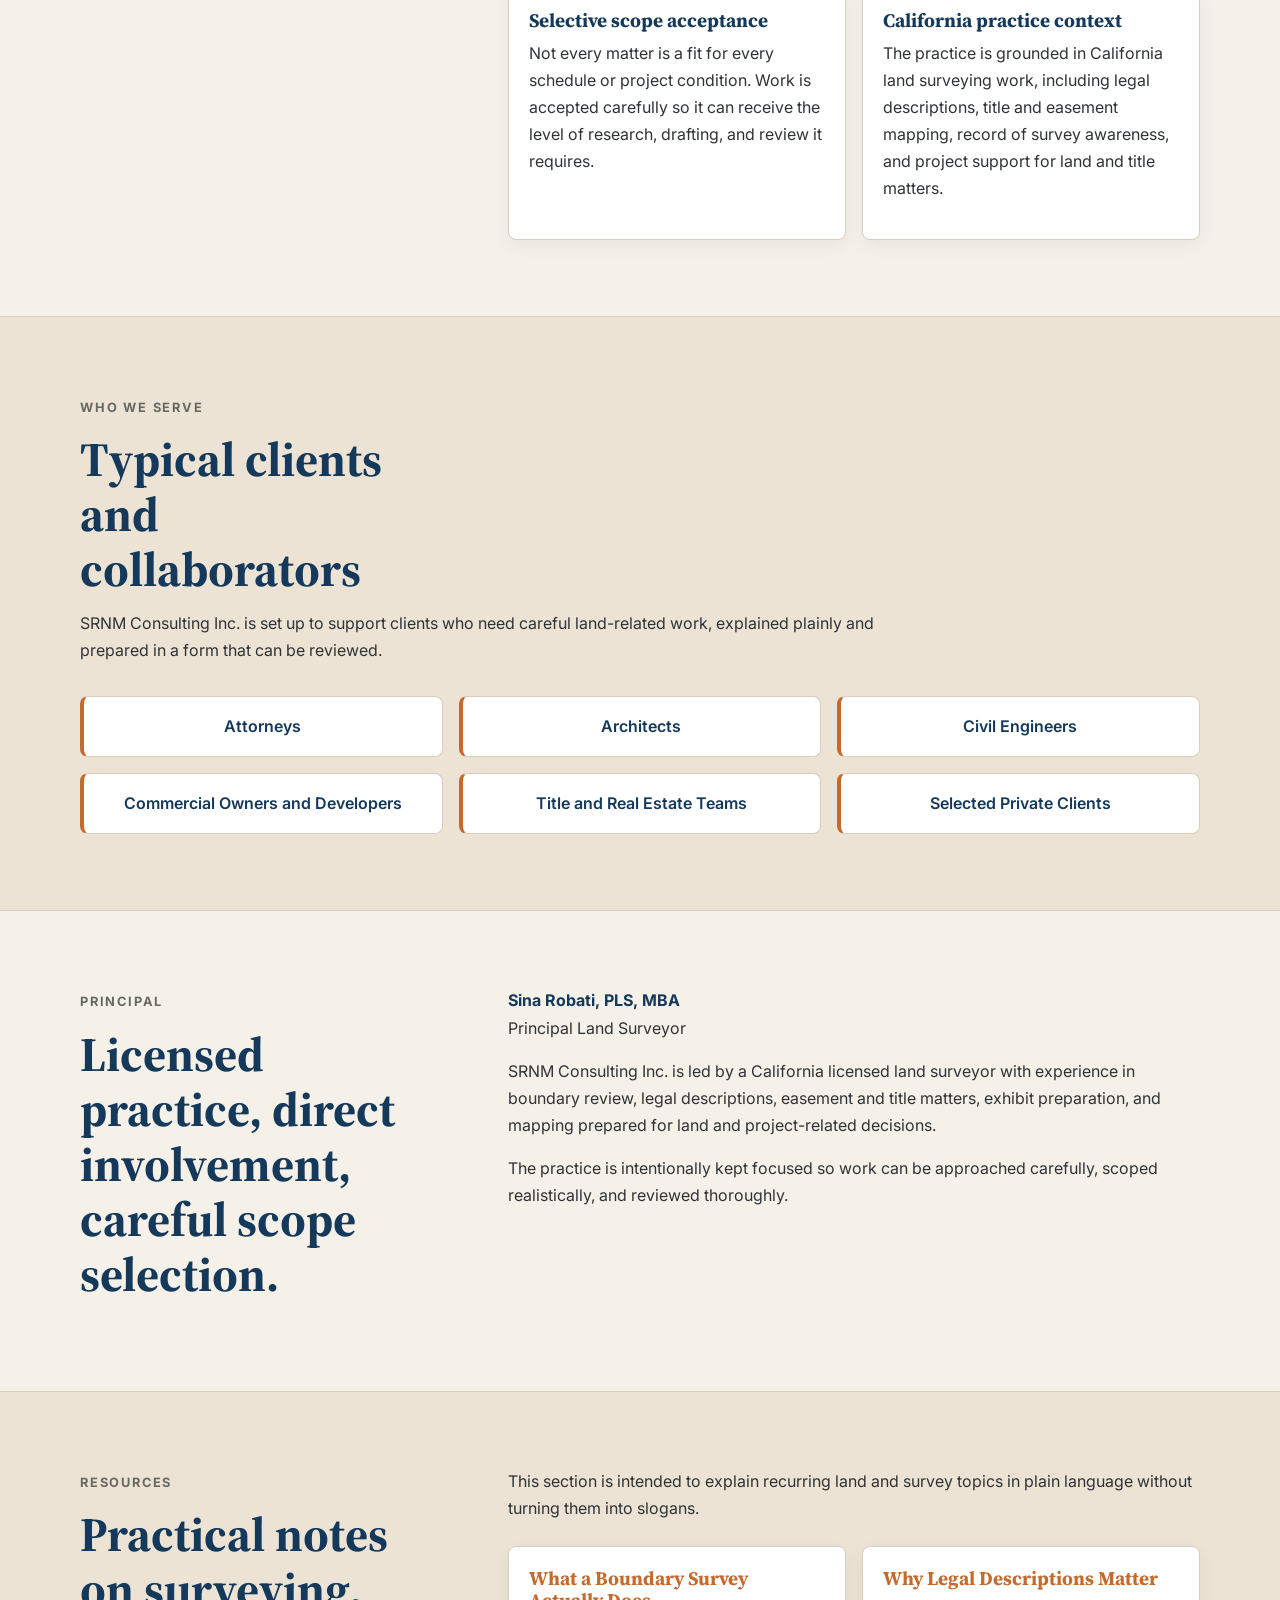
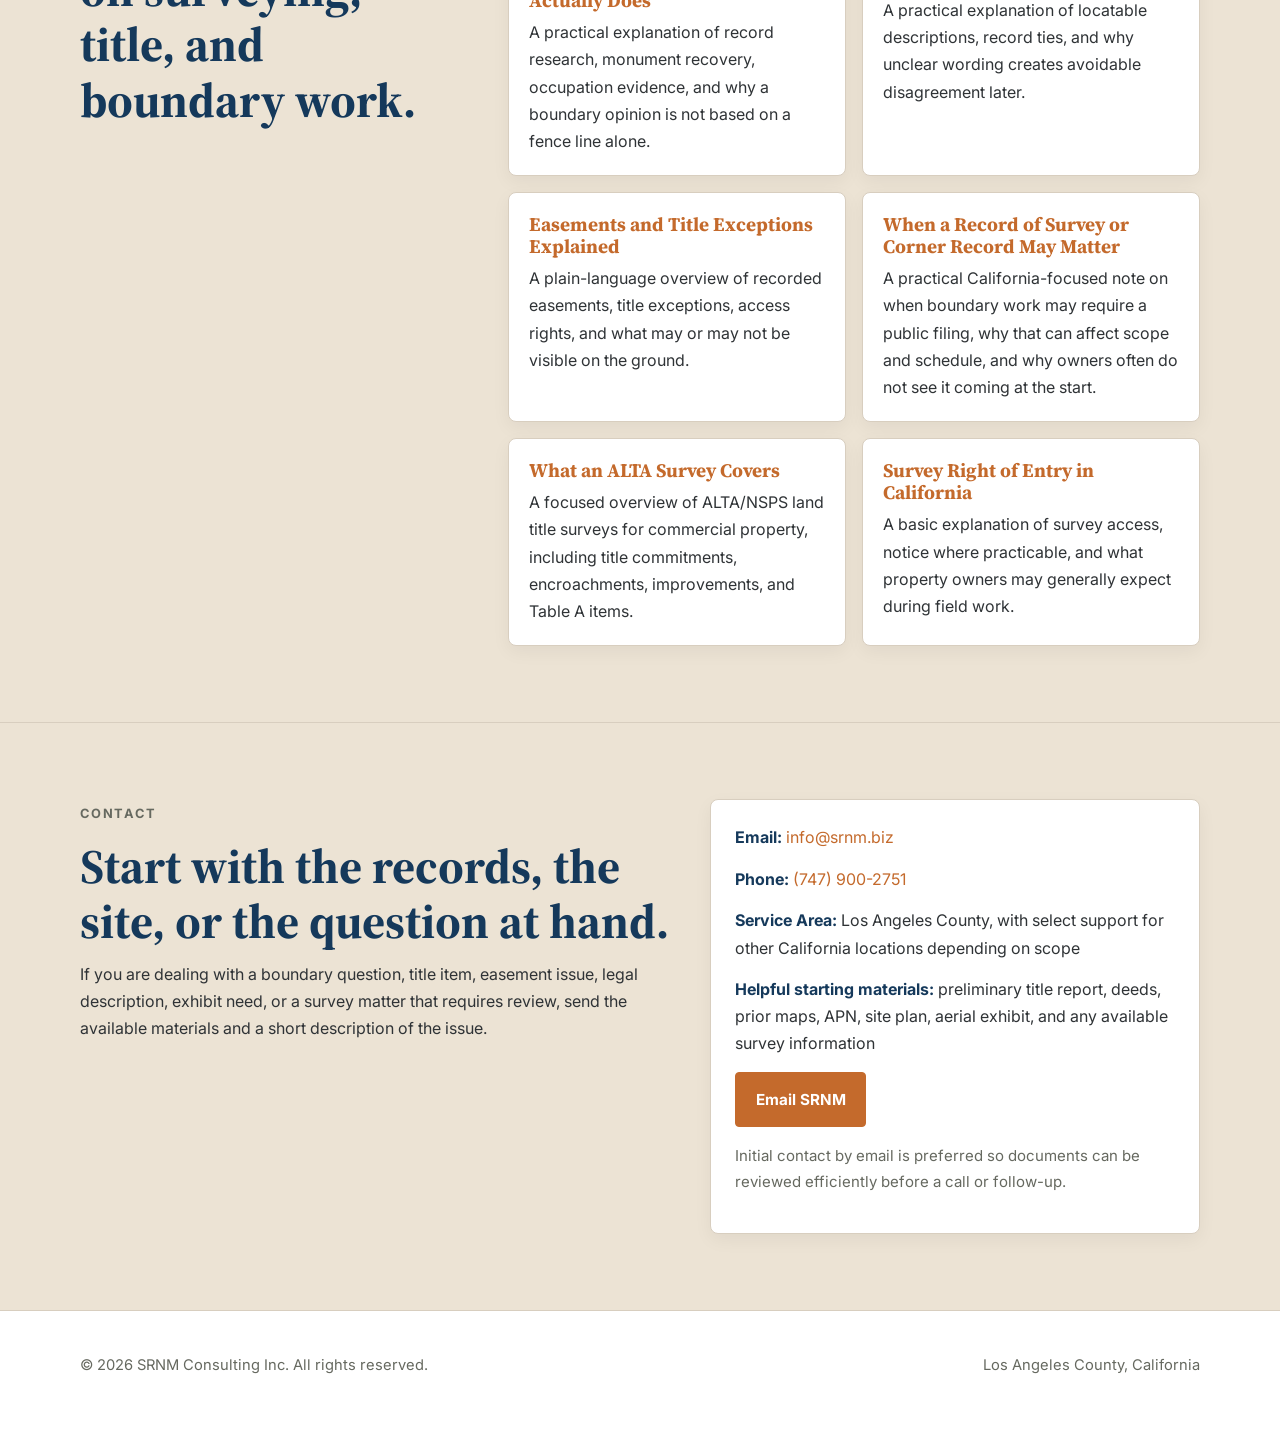
==== commit a33cca9d: "Update index.html" ====
--- a/index.html
+++ b/index.html
@@ -35,6 +35,7 @@
         <a href="#services">Services</a>
         <a href="#approach">Approach</a>
         <a href="#clients">Who We Serve</a>
+        <a href="#principal">Principal</a>
         <a href="#resources">Resources</a>
         <a href="#contact">Contact</a>
       </nav>
@@ -46,12 +47,11 @@
       <div class="container hero-grid">
         <div class="hero-content">
           <p class="eyebrow">Los Angeles County, California</p>
-          <h1>Boundary review, legal descriptions, title and easement analysis, and mapping for land matters.</h1>
+          <h1>Boundary review, legal descriptions, easement and title review, and mapping for land matters in Los Angeles County.</h1>
           <p class="hero-lead">
-            SRNM Consulting Inc. is a focused land surveying practice serving projects that require careful
-            record research, boundary review, exhibit preparation, and clear written work. The emphasis is on
-            understanding what the record says, what the available evidence supports, and how that information
-            should be stated on a map or in a description.
+            SRNM Consulting Inc. is a focused land surveying practice supporting boundary, title, and land documentation matters.
+            Work typically involves record research, legal descriptions, exhibit preparation, easement review, and mapping prepared
+            for attorneys, architects, engineers, owners, and title or real estate teams.
           </p>
 
           <div class="hero-actions">
@@ -67,7 +67,7 @@
             <li>Title report and easement review</li>
             <li>Legal descriptions and exhibit plats</li>
             <li>Record and field comparison</li>
-            <li>Mapping for due diligence and design coordination</li>
+            <li>Mapping for land, title, and design coordination matters</li>
             <li>Selective survey support where scope and schedule are a fit</li>
           </ul>
         </aside>
@@ -78,7 +78,7 @@
       <div class="container section-grid">
         <div class="section-heading">
           <p class="section-kicker">Overview</p>
-          <h2>A boutique practice for boundary, title, and land documentation work.</h2>
+          <h2>A focused practice for boundary, title, and land documentation matters.</h2>
         </div>
 
         <div class="section-body">
@@ -92,7 +92,7 @@
           <p>
             Some assignments begin with a preliminary title report. Others begin with a deed, a prior survey, a site plan,
             or a question about where a line, easement, or access right may fall on the ground. In each case, the goal is
-            the same: prepare work that is understandable, technically grounded, and useful to the project at hand.
+            the same: prepare work that is understandable, technically grounded, and useful to the matter at hand.
           </p>
         </div>
       </div>
@@ -104,7 +104,7 @@
           <p class="section-kicker">Services</p>
           <h2>Core services</h2>
           <p>
-            Services are centered on research, analysis, drafting, and mapping that support land decisions and project coordination.
+            Services are centered on record research, analysis, drafting, and mapping that support land, title, and project coordination matters.
           </p>
         </div>
 
@@ -142,7 +142,7 @@
           </article>
 
           <article class="service-item">
-            <h3>Commercial Due Diligence Support</h3>
+            <h3>Land and Title Review Support</h3>
             <p>
               Survey-related support for attorneys, architects, engineers, owners, developers, and title teams dealing with
               access, encroachments, easements, boundary conditions, or survey deliverables affecting a site.
@@ -243,7 +243,31 @@
       </div>
     </section>
 
-    <section class="section" id="resources">
+    <section class="section" id="principal">
+      <div class="container section-grid">
+        <div class="section-heading">
+          <p class="section-kicker">Principal</p>
+          <h2>Licensed practice, direct involvement, careful scope selection.</h2>
+        </div>
+
+        <div class="section-body">
+          <p><strong>Sina Robati, PLS, MBA</strong><br />Principal Land Surveyor</p>
+
+          <p>
+            SRNM Consulting Inc. is led by a California licensed land surveyor with experience in boundary review,
+            legal descriptions, easement and title matters, exhibit preparation, and mapping prepared for land and
+            project-related decisions.
+          </p>
+
+          <p>
+            The practice is intentionally kept focused so work can be approached carefully, scoped realistically,
+            and reviewed thoroughly.
+          </p>
+        </div>
+      </div>
+    </section>
+
+    <section class="section section-alt" id="resources">
       <div class="container section-grid">
         <div class="section-heading">
           <p class="section-kicker">Resources</p>
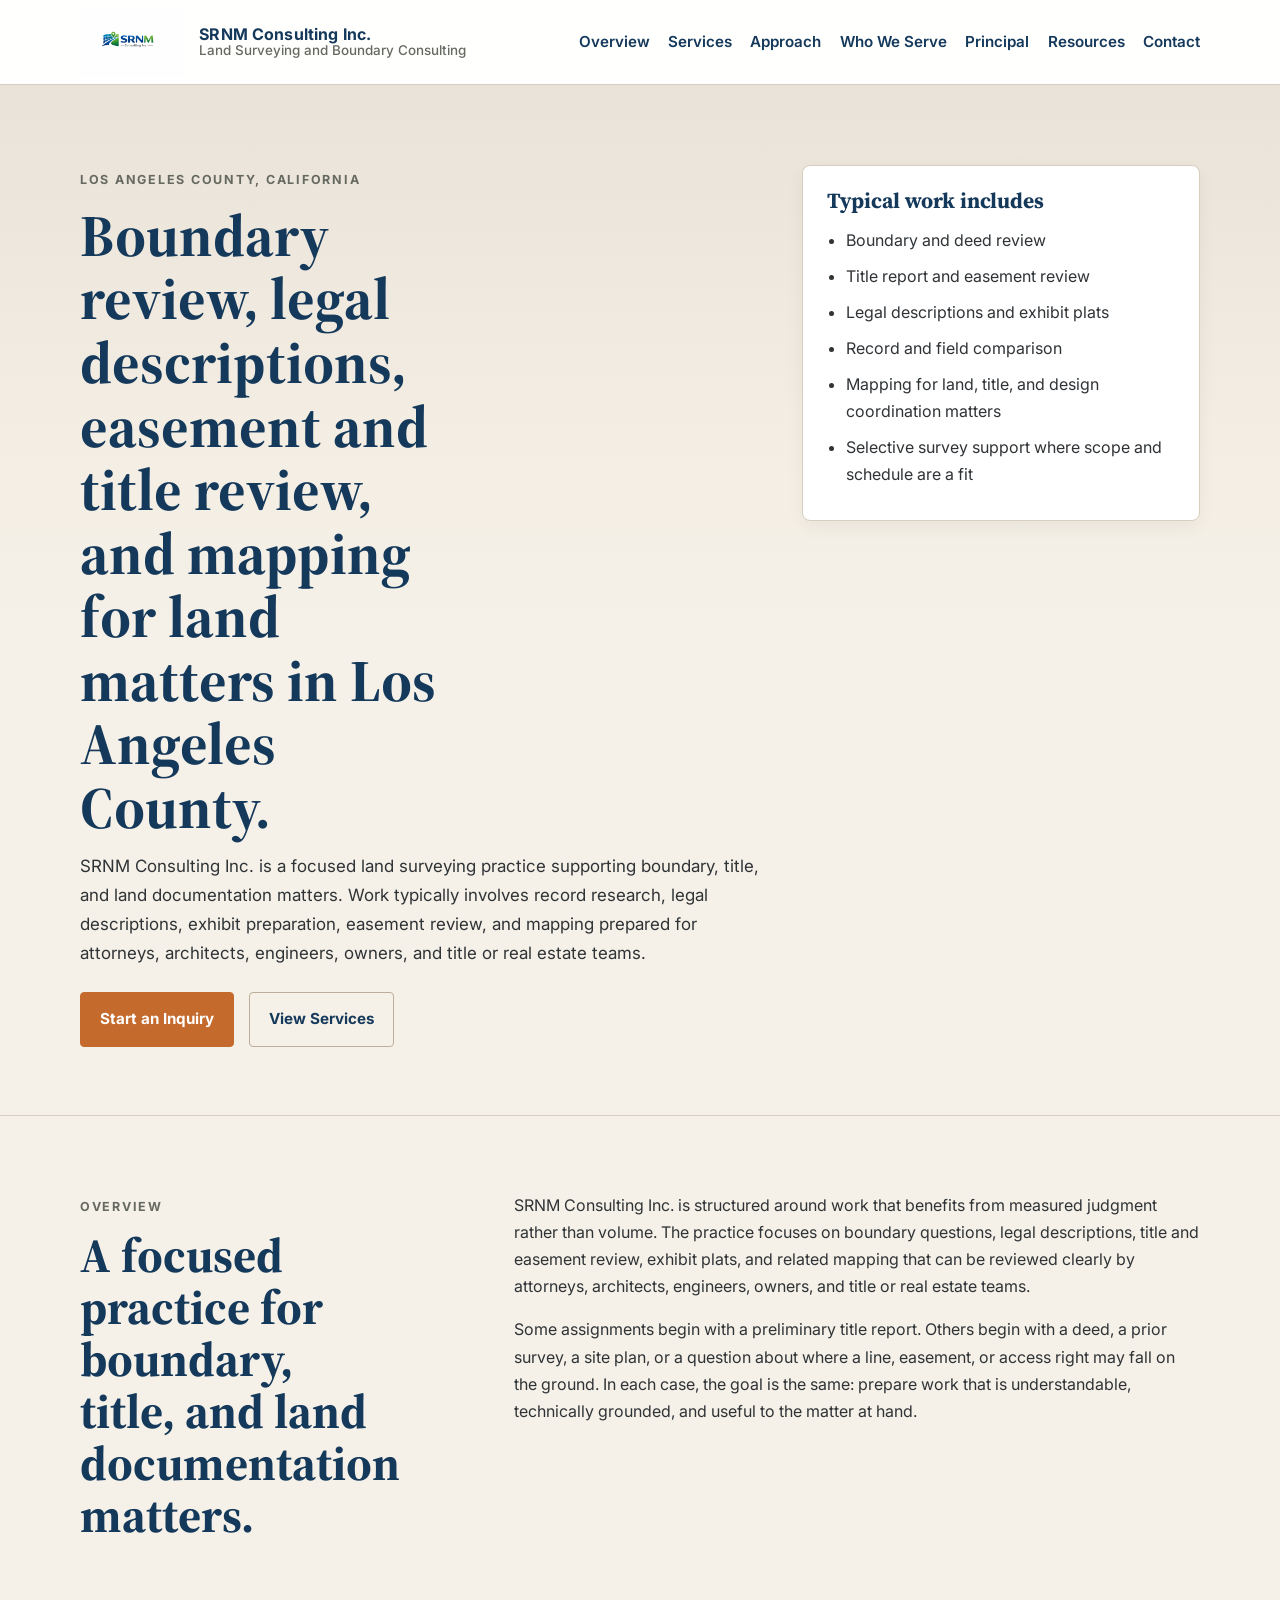
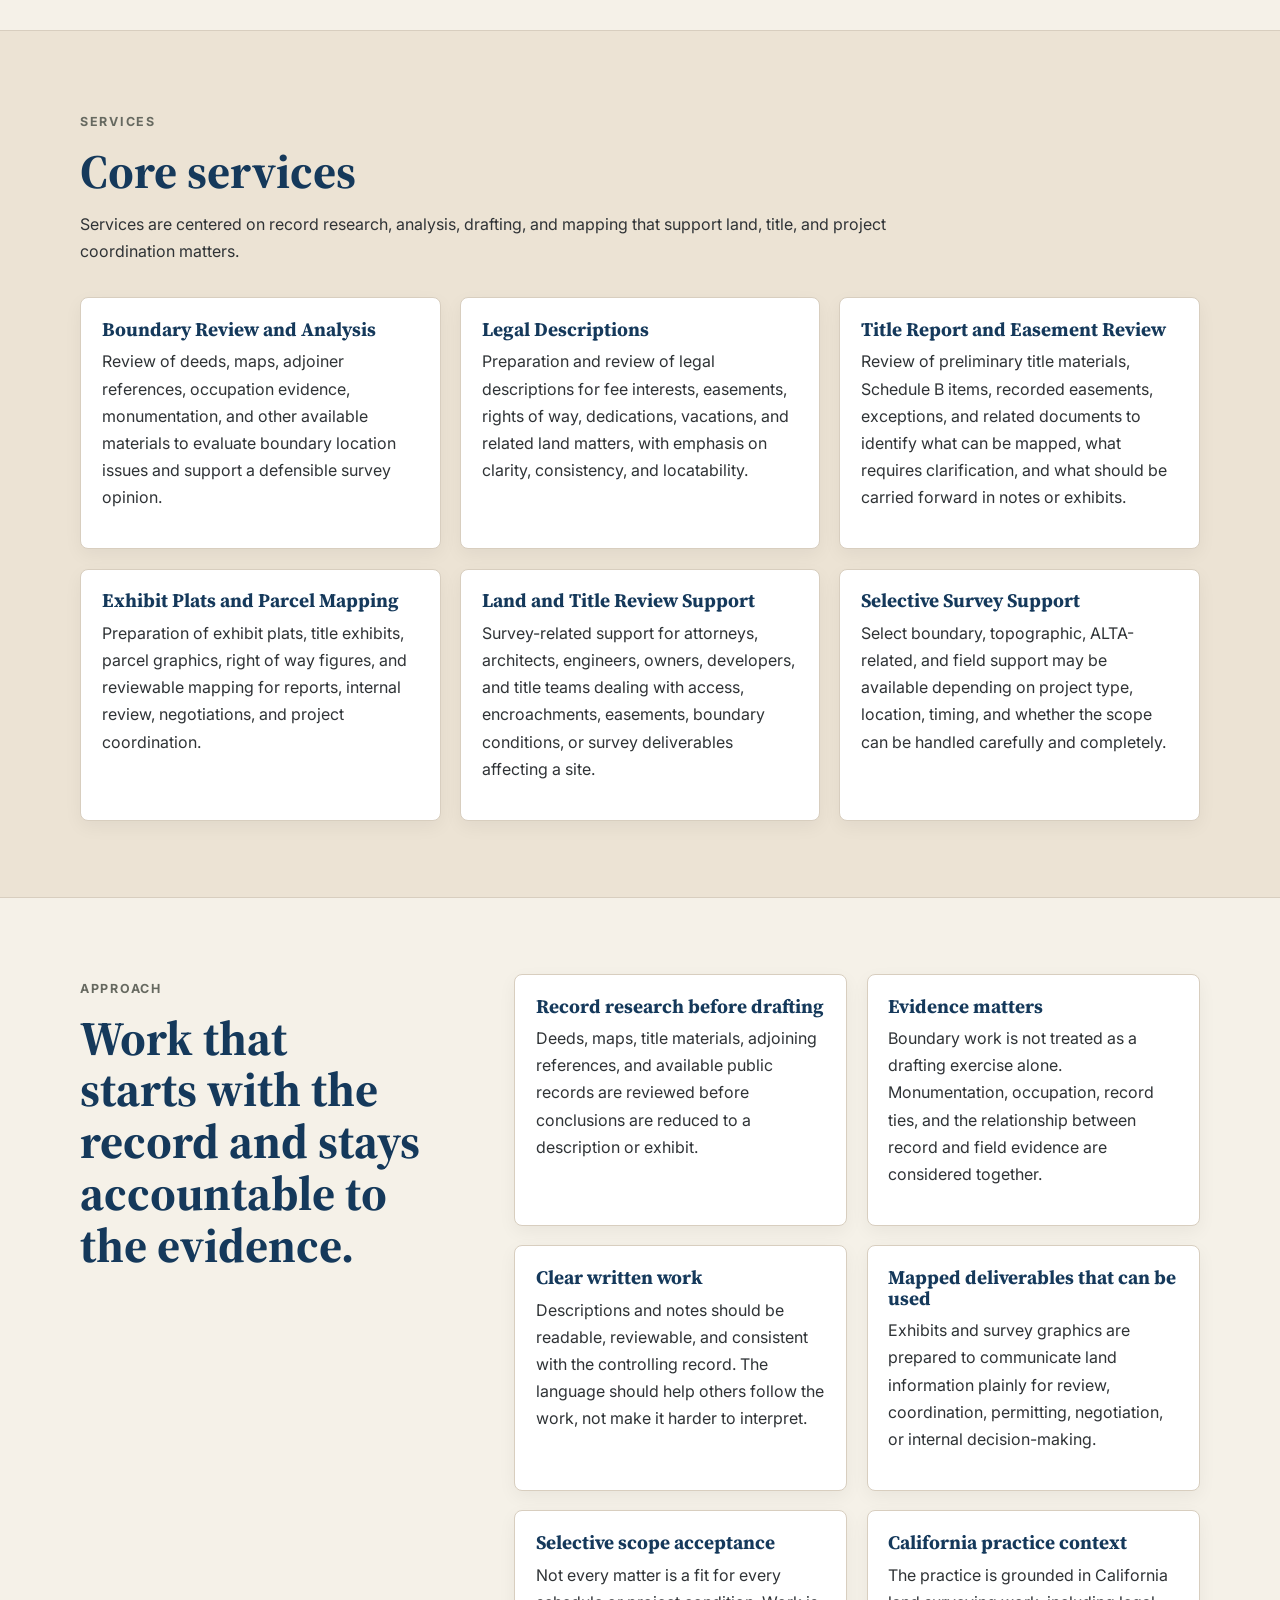
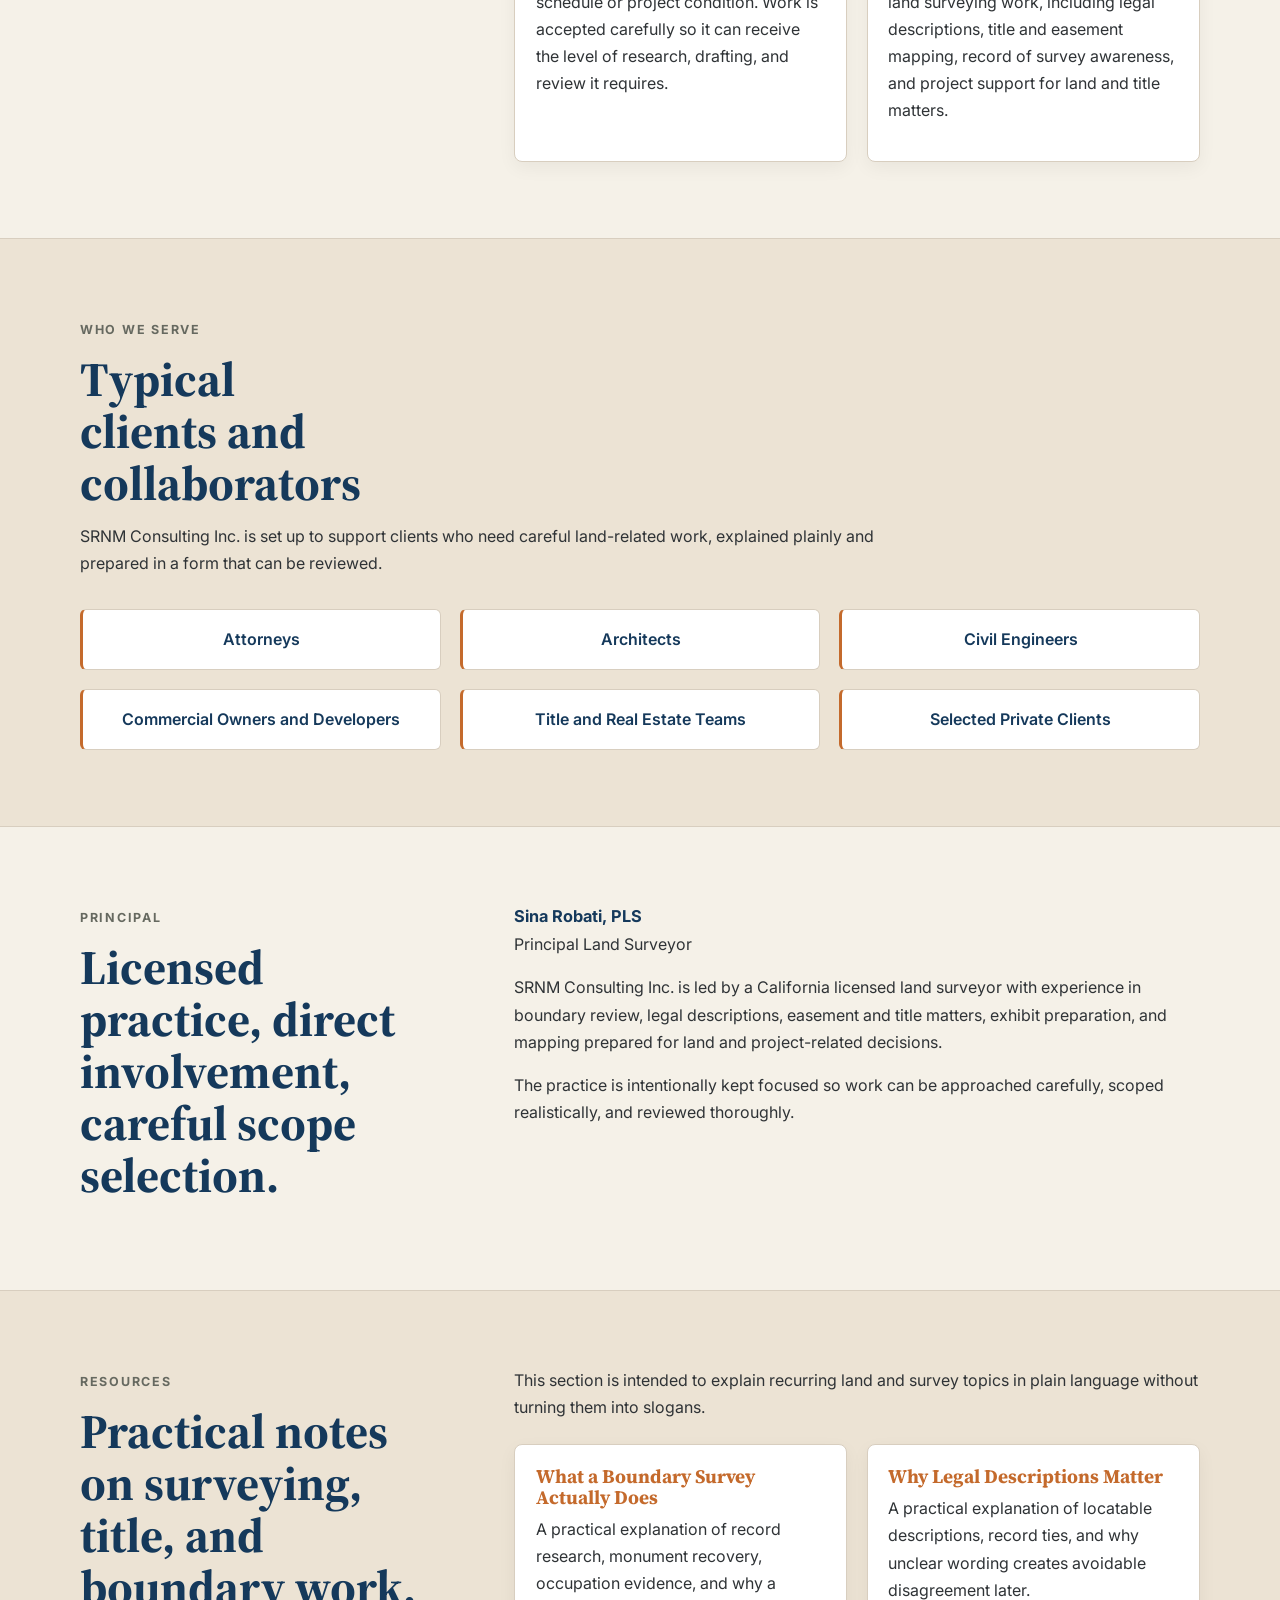
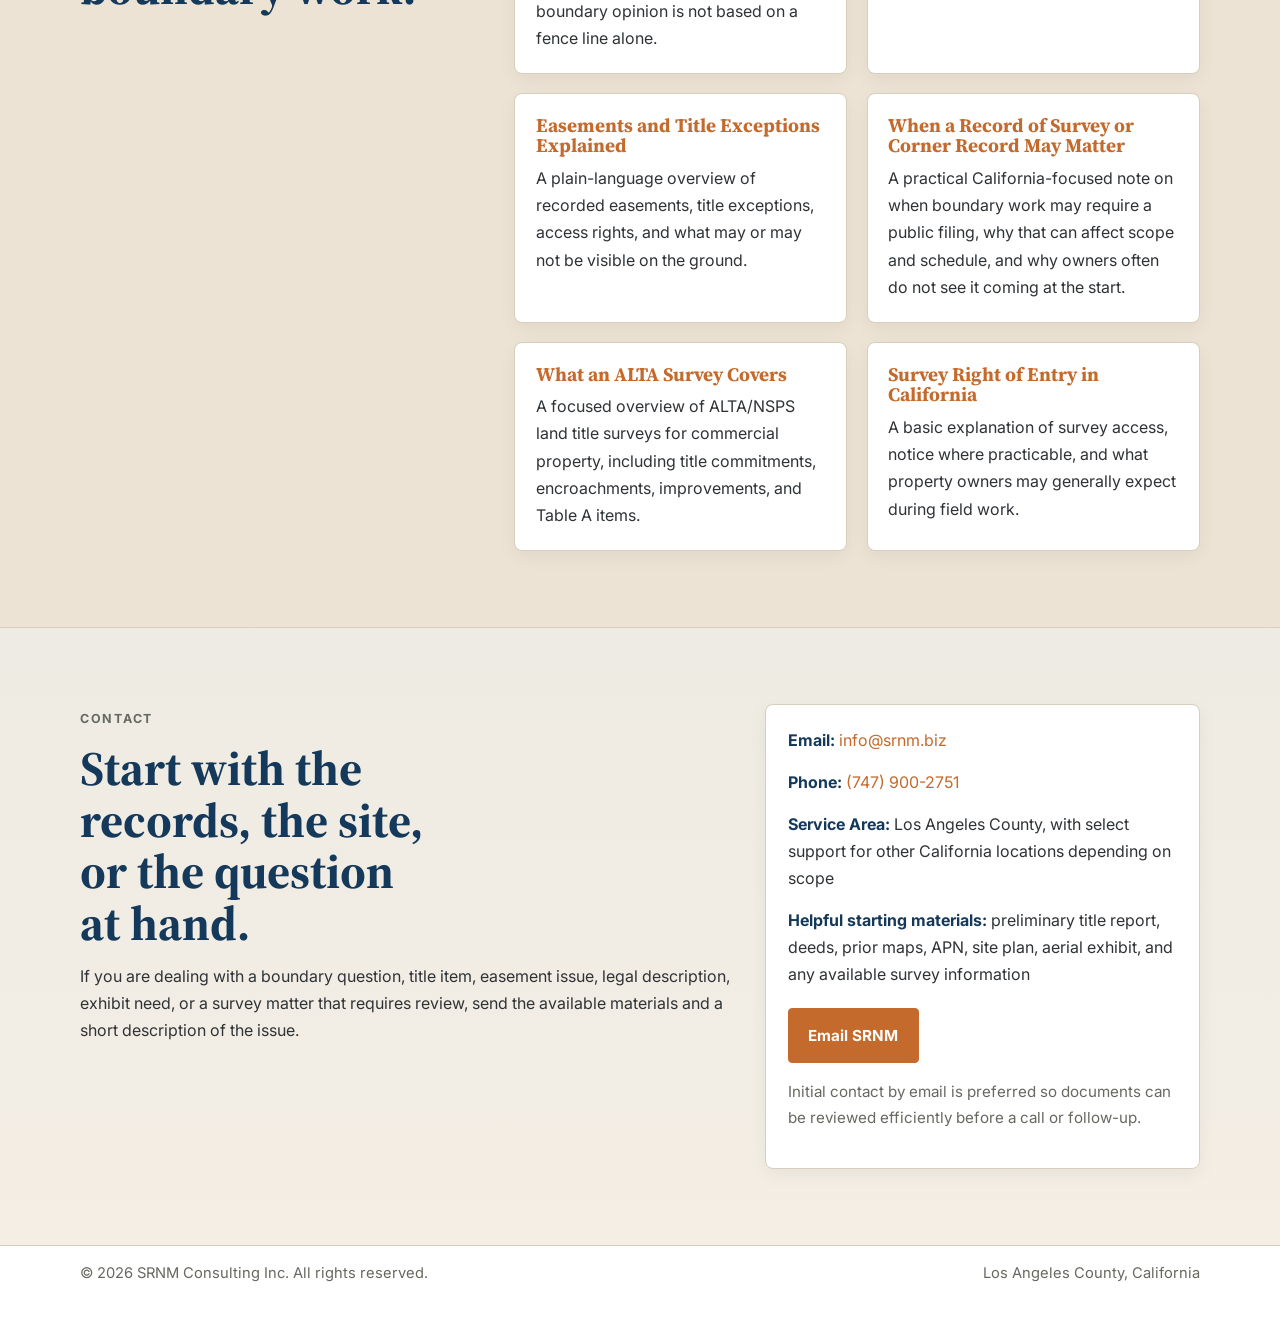
==== commit 07371c15: "Update index.html" ====
--- a/index.html
+++ b/index.html
@@ -22,7 +22,7 @@
 <body>
   <header class="site-header">
     <div class="container header-inner">
-      <a href="#top" class="brand">
+      <a href="#top" class="brand" aria-label="SRNM Consulting Inc. home">
         <img src="logo.png" alt="SRNM Consulting Inc. logo" class="brand-logo" />
         <div class="brand-text">
           <span class="brand-name">SRNM Consulting Inc.</span>
@@ -55,8 +55,8 @@
           </p>
 
           <div class="hero-actions">
-            <a class="button button-primary" href="#contact">Start an Inquiry</a>
-            <a class="button button-secondary" href="#services">View Services</a>
+            <a class="button button-primary" href="#contact" aria-label="Go to contact section">Start an Inquiry</a>
+            <a class="button button-secondary" href="#services" aria-label="Go to services section">View Services</a>
           </div>
         </div>
 
@@ -251,7 +251,7 @@
         </div>
 
         <div class="section-body">
-          <p><strong>Sina Robati, PLS, MBA</strong><br />Principal Land Surveyor</p>
+          <p><strong>Sina Robati, PLS</strong><br />Principal Land Surveyor</p>
 
           <p>
             SRNM Consulting Inc. is led by a California licensed land surveyor with experience in boundary review,
@@ -281,7 +281,7 @@
 
           <div class="resource-list">
             <article class="resource-item">
-              <h3><a href="boundary-survey-actually-does.html">What a Boundary Survey Actually Does</a></h3>
+              <h3><a href="what-a-boundary-survey-actually-does.html">What a Boundary Survey Actually Does</a></h3>
               <p>
                 A practical explanation of record research, monument recovery, occupation evidence, and why a boundary opinion is not based on a fence line alone.
               </p>
@@ -343,7 +343,13 @@
           <p><strong>Service Area:</strong> Los Angeles County, with select support for other California locations depending on scope</p>
           <p><strong>Helpful starting materials:</strong> preliminary title report, deeds, prior maps, APN, site plan, aerial exhibit, and any available survey information</p>
 
-          <a class="button button-primary" href="mailto:info@srnm.biz?subject=Project Inquiry - SRNM Consulting Inc.">Email SRNM</a>
+          <a
+            class="button button-primary"
+            href="mailto:info@srnm.biz?subject=Project Inquiry - SRNM Consulting Inc."
+            aria-label="Send email to SRNM Consulting Inc."
+          >
+            Email SRNM
+          </a>
 
           <p class="contact-note">
             Initial contact by email is preferred so documents can be reviewed efficiently before a call or follow-up.
--- a/style.css
+++ b/style.css
@@ -15,7 +15,9 @@
   --transition: 0.2s ease;
 }
 
-* {
+*,
+*::before,
+*::after {
   box-sizing: border-box;
 }
 
@@ -38,13 +40,23 @@
   max-width: 100%;
 }
 
+a {
+  color: var(--accent);
+  text-decoration: none;
+  transition: color var(--transition);
+}
+
+a:hover {
+  color: var(--accent-strong);
+}
+
 h1,
 h2,
 h3 {
   margin: 0 0 0.8rem;
   color: var(--heading);
   font-family: "Source Serif 4", serif;
-  line-height: 1.1;
+  line-height: 1.08;
 }
 
 p {
@@ -68,6 +80,8 @@
   width: min(100% - 2rem, var(--max-width));
   margin: 0 auto;
 }
+
+/* Header */
 
 .site-header {
   position: sticky;
@@ -79,7 +93,7 @@
 }
 
 .header-inner {
-  min-height: 88px;
+  min-height: 84px;
   display: flex;
   align-items: center;
   justify-content: space-between;
@@ -89,9 +103,10 @@
 .brand {
   display: flex;
   align-items: center;
-  gap: 1rem;
+  gap: 0.95rem;
   color: var(--heading);
   text-decoration: none;
+  min-width: 0;
 }
 
 .brand:hover {
@@ -99,7 +114,7 @@
 }
 
 .brand-logo {
-  width: 112px;
+  width: 104px;
   height: auto;
   flex-shrink: 0;
 }
@@ -125,14 +140,7 @@
 .site-nav {
   display: flex;
   flex-wrap: wrap;
-  gap: 1.2rem;
-}
-
-.site-nav a,
-a {
-  color: var(--accent);
-  text-decoration: none;
-  transition: color var(--transition);
+  gap: 1.15rem;
 }
 
 .site-nav a {
@@ -142,12 +150,14 @@
 }
 
 .site-nav a:hover,
-a:hover {
-  color: var(--accent-strong);
-}
+.site-nav a:focus-visible {
+  color: var(--accent);
+}
+
+/* Hero */
 
 .hero {
-  padding: 5rem 0 4rem;
+  padding: 5rem 0 4.25rem;
   background:
     linear-gradient(180deg, rgba(21, 57, 91, 0.04), rgba(21, 57, 91, 0) 38%),
     linear-gradient(180deg, rgba(196, 106, 44, 0.06), rgba(196, 106, 44, 0) 55%),
@@ -166,7 +176,7 @@
 .section-kicker {
   display: inline-block;
   margin-bottom: 0.85rem;
-  font-size: 0.8rem;
+  font-size: 0.78rem;
   font-weight: 700;
   letter-spacing: 0.14em;
   text-transform: uppercase;
@@ -174,13 +184,15 @@
 }
 
 .hero h1 {
-  font-size: clamp(2.2rem, 4.5vw, 4rem);
+  font-size: clamp(2.35rem, 4.6vw, 4.1rem);
   max-width: 13ch;
+  text-wrap: balance;
 }
 
 .hero-lead {
-  font-size: 1.08rem;
-  max-width: 790px;
+  font-size: 1.06rem;
+  max-width: 780px;
+  margin-bottom: 1.5rem;
 }
 
 .hero-actions {
@@ -190,458 +202,21 @@
   margin-top: 1.2rem;
 }
 
-.hero-panel,
-.service-item,
-.resource-item,
-.contact-card,
-.qualification {
+.hero-panel {
   background: var(--surface);
   border: 1px solid var(--line);
   border-radius: var(--radius);
   box-shadow: var(--shadow);
-}
-
-.hero-panel {
   padding: 1.45rem;
 }
 
 .hero-panel h2 {
-  font-size: 1.4rem;
-}
-
-.button {
-  display: inline-flex;
-  align-items: center;
-  justify-content: center;
-  min-height: 48px;
-  padding: 0.85rem 1.2rem;
-  border-radius: 4px;
-  font-weight: 700;
-  font-size: 0.95rem;
-  transition: transform var(--transition), background-color var(--transition), color var(--transition), border-color var(--transition);
-}
-
-.button:hover {
-  transform: translateY(-1px);
-}
-
-.button-primary {
-  background: var(--accent);
-  color: #fff;
-  border: 1px solid var(--accent);
-}
-
-.button-primary:hover {
-  background: var(--accent-strong);
-  border-color: var(--accent-strong);
-  color: #fff;
-}
-
-.button-secondary {
-  background: transparent;
-  color: var(--heading);
-  border: 1px solid var(--line-strong);
-}
-
-.button-secondary:hover {
-  background: var(--surface);
-  border-color: var(--accent);
-  color: var(--heading);
-}
-
-.section {
-  padding: 4.75rem 0;
-  border-bottom: 1px solid var(--line);
-}
-
-.section-alt {
-  background: var(--surface-alt);
-}
-
-.section-grid {
-  display: grid;
-  grid-template-columns: minmax(240px, 0.82fr) minmax(0, 1.4fr);
-  gap: 2rem;
-  align-items: start;
-}
-
-.section-heading h2,
-.section-intro h2 {
-  font-size: clamp(2rem, 4vw, 3rem);
-  max-width: 14ch;
-}
-
-.section-intro {
-  max-width: 860px;
-  margin-bottom: 2rem;
-}
-
-.services-grid,
-.resource-list,
-.qualifications-list,
-.clients-grid {
-  display: grid;
-  gap: 1.2rem;
-}
-
-.services-grid {
-  grid-template-columns: repeat(3, minmax(0, 1fr));
-}
-
-.service-item,
-.resource-item,
-.qualification {
-  padding: 1.3rem;
-}
-
-.service-item h3,
-.resource-item h3,
-.qualification h3 {
-  font-size: 1.28rem;
-}
-
-.qualifications-list {
-  grid-template-columns: repeat(2, minmax(0, 1fr));
-}
-
-.clients-grid {
-  grid-template-columns: repeat(3, minmax(0, 1fr));
-}
-
-.client-box {
-  background: var(--surface);
-  border: 1px solid var(--line);
-  border-radius: var(--radius);
-  padding: 1rem 1.1rem;
-  text-align: center;
-  font-weight: 600;
-  color: var(--heading);
-}
-
-.resource-list {
-  grid-template-columns: repeat(2, minmax(0, 1fr));
-  margin-top: 1.4rem;
-}
-
-.section-contact {
-  background: linear-gradient(180deg, rgba(21, 57, 91, 0.03), rgba(196, 106, 44, 0.02));
-}
-
-.contact-wrap {
-  display: grid;
-  grid-template-columns: minmax(0, 1.35fr) minmax(300px, 0.9fr);
-  gap: 2rem;
-  align-items: start;
-}
-
-.contact-card {
-  padding: 1.4rem;
-}
-
-.contact-note {
-  margin-top: 1rem;
-  color: var(--muted);
-  font-size: 0.95rem;
-}
-
-.site-footer {
-  background: #122e49;
-  color: rgba(255, 255, 255, 0.88);
-}
-
-.footer-inner {
-  min-height: 74px;
-  display: flex;
-  align-items: center;
-  justify-content: space-between;
-  gap: 1rem;
-}
-
-.blog-page .site-header {
-  position: relative;
-}
-
-.blog-hero {
-  padding: 4rem 0 2rem;
-  border-bottom: 1px solid var(--line);
-  background: linear-gradient(180deg, rgba(21, 57, 91, 0.05), rgba(196, 106, 44, 0.03));
-}
-
-.blog-hero p {
-  max-width: 760px;
-}
-
-.blog-body {
-  padding: 3rem 0 5rem;
-}
-
-.blog-layout {
-  display: grid;
-  grid-template-columns: minmax(0, 1.5fr) minmax(240px, 0.75fr);
-  gap: 2rem;
-  align-items: start;
-}
-
-.blog-content {
-  background: var(--surface);
-  border: 1px solid var(--line);
-  border-radius: var(--radius);
-  box-shadow: var(--shadow);
-  padding: 2rem;
-}
-
-.blog-content h2 {
-  font-size: 1.75rem;
-  margin-top: 2rem;
-}
-
-.blog-sidebar {
-  background: var(--surface);
-  border: 1px solid var(--line);
-  border-radius: var(--radius);
-  box-shadow: var(--shadow);
-  padding: 1.35rem;
-  position: sticky;
-  top: 108px;
-}
-
-.blog-sidebar h3 {
-  font-size: 1.15rem;
-}
-
-.muted {
-  color: var(--muted);
-}
-
-@media (max-width: 980px) {
-  .hero-grid,
-  .section-grid,
-  .contact-wrap,
-  .blog-layout {
-    grid-template-columns: 1fr;
-  }
-
-  .header-inner,
-  .footer-inner {
-    flex-direction: column;
-    align-items: flex-start;
-    justify-content: center;
-    padding: 1rem 0;
-  }
-
-  .services-grid,
-  .qualifications-list,
-  .clients-grid,
-  .resource-list {
-    grid-template-columns: repeat(2, minmax(0, 1fr));
-  }
-
-  .blog-sidebar {
-    position: static;
-  }
-}
-
-@media (max-width: 640px) {
-  .container {
-    width: min(100% - 1.25rem, var(--max-width));
-  }
-
-  .services-grid,
-  .qualifications-list,
-  .clients-grid,
-  .resource-list {
-    grid-template-columns: 1fr;
-  }
-
-  .hero,
-  .section,
-  .blog-body {
-    padding-top: 3.5rem;
-    padding-bottom: 3.5rem;
-  }
-
-  .hero h1 {
-    max-width: 100%;
-  }
-
-  .brand-logo {
-    width: 96px;
-  }
-}}
-
-img {
-  max-width: 100%;
-  display: block;
-}
-
-a {
-  color: var(--accent);
-  text-decoration: none;
-  transition: color var(--transition);
-}
-
-a:hover {
-  color: var(--accent-hover);
-}
-
-h1,
-h2,
-h3 {
-  margin-top: 0;
-  margin-bottom: 0.75rem;
-  color: var(--heading);
-  font-family: "Source Serif 4", serif;
-  line-height: 1.1;
-}
-
-p {
-  margin-top: 0;
-  margin-bottom: 1rem;
-}
-
-ul {
-  margin: 0;
-  padding-left: 1.2rem;
-}
-
-.container {
-  width: min(100% - 2rem, var(--max-width));
-  margin: 0 auto;
-}
-
-/* Header */
-.site-header {
-  background: var(--surface);
-  border-bottom: 1px solid var(--line);
-  position: sticky;
-  top: 0;
-  z-index: 1000;
-}
-
-.header-inner {
-  display: flex;
-  align-items: center;
-  justify-content: space-between;
-  gap: 2rem;
-  min-height: 84px;
-}
-
-.brand {
-  display: flex;
-  align-items: center;
-  gap: 1rem;
-  color: var(--heading);
-  min-width: 0;
-}
-
-.brand:hover {
-  color: var(--heading);
-}
-
-.brand-logo {
-  width: 92px;
-  height: auto;
-  flex-shrink: 0;
-}
-
-.brand-text {
-  display: flex;
-  flex-direction: column;
-  line-height: 1.15;
-}
-
-.brand-name {
-  font-size: 1rem;
-  font-weight: 700;
-  letter-spacing: 0.01em;
-}
-
-.brand-tag {
-  font-size: 0.84rem;
-  color: var(--muted);
-  font-weight: 500;
-}
-
-.site-nav {
-  display: flex;
-  flex-wrap: wrap;
-  gap: 1.25rem;
-}
-
-.site-nav a {
-  color: var(--heading);
-  font-weight: 600;
-  font-size: 0.95rem;
-}
-
-.site-nav a:hover {
-  color: var(--accent);
-}
-
-/* Hero */
-.hero {
-  padding: 5rem 0 4rem;
-  background:
-    linear-gradient(to bottom, rgba(255,255,255,0.7), rgba(255,255,255,0)),
-    var(--bg);
-  border-bottom: 1px solid var(--line);
-}
-
-.hero-grid {
-  display: grid;
-  grid-template-columns: minmax(0, 1.6fr) minmax(300px, 0.95fr);
-  gap: 2rem;
-  align-items: start;
-}
-
-.eyebrow,
-.section-kicker {
-  display: inline-block;
-  margin-bottom: 0.85rem;
-  font-size: 0.8rem;
-  font-weight: 700;
-  letter-spacing: 0.14em;
-  text-transform: uppercase;
-  color: var(--muted);
-}
-
-.hero h1 {
-  font-size: clamp(2.2rem, 4.4vw, 3.9rem);
-  max-width: 13ch;
-  margin-bottom: 1rem;
-}
-
-.hero-lead {
-  font-size: 1.1rem;
-  max-width: 780px;
-  color: var(--text);
-  margin-bottom: 1.6rem;
-}
-
-.hero-actions {
-  display: flex;
-  flex-wrap: wrap;
-  gap: 0.9rem;
-}
-
-.hero-panel {
-  background: var(--surface);
-  border: 1px solid var(--line);
-  padding: 1.5rem;
-  border-radius: var(--radius);
-  box-shadow: var(--shadow);
-}
-
-.hero-panel h2 {
-  font-size: 1.45rem;
-  margin-bottom: 1rem;
-}
-
-.hero-panel ul li {
-  margin-bottom: 0.65rem;
+  font-size: 1.35rem;
+  margin-bottom: 0.9rem;
 }
 
 /* Buttons */
+
 .button {
   display: inline-flex;
   align-items: center;
@@ -652,10 +227,10 @@
   font-weight: 700;
   font-size: 0.95rem;
   transition:
+    transform var(--transition),
     background-color var(--transition),
     color var(--transition),
-    border-color var(--transition),
-    transform var(--transition);
+    border-color var(--transition);
 }
 
 .button:hover {
@@ -668,9 +243,10 @@
   border: 1px solid var(--accent);
 }
 
-.button-primary:hover {
-  background: var(--accent-hover);
-  border-color: var(--accent-hover);
+.button-primary:hover,
+.button-primary:focus-visible {
+  background: var(--accent-strong);
+  border-color: var(--accent-strong);
   color: #ffffff;
 }
 
@@ -680,13 +256,15 @@
   border: 1px solid var(--line-strong);
 }
 
-.button-secondary:hover {
-  background: var(--surface);
-  color: var(--heading);
+.button-secondary:hover,
+.button-secondary:focus-visible {
+  background: var(--surface);
   border-color: var(--accent);
+  color: var(--heading);
 }
 
 /* Sections */
+
 .section {
   padding: 4.75rem 0;
   border-bottom: 1px solid var(--line);
@@ -698,15 +276,22 @@
 
 .section-grid {
   display: grid;
-  grid-template-columns: minmax(240px, 0.8fr) minmax(0, 1.4fr);
+  grid-template-columns: minmax(240px, 0.82fr) minmax(0, 1.4fr);
   gap: 2rem;
   align-items: start;
 }
 
 .section-heading h2,
-.section-intro h2 {
+.section-intro h2,
+.contact-main h2 {
   font-size: clamp(2rem, 4vw, 3rem);
   max-width: 14ch;
+  text-wrap: balance;
+}
+
+.section-intro {
+  max-width: 860px;
+  margin-bottom: 2rem;
 }
 
 .section-body p,
@@ -714,147 +299,229 @@
   max-width: 850px;
 }
 
-.section-intro {
-  max-width: 850px;
-  margin-bottom: 2rem;
-}
-
-/* Services */
-.services-grid {
-  display: grid;
-  grid-template-columns: repeat(3, minmax(0, 1fr));
-  gap: 1.2rem;
-}
-
-.service-item {
+/* Cards */
+
+.service-item,
+.resource-item,
+.contact-card,
+.qualification {
   background: var(--surface);
   border: 1px solid var(--line);
   border-radius: var(--radius);
-  padding: 1.35rem;
   box-shadow: var(--shadow);
 }
 
-.service-item h3 {
-  font-size: 1.3rem;
-  margin-bottom: 0.75rem;
-}
-
-/* Approach / qualifications */
-.qualifications-list {
-  display: grid;
-  grid-template-columns: repeat(2, minmax(0, 1fr));
-  gap: 1rem;
-}
-
-.qualification {
-  background: var(--surface);
-  border: 1px solid var(--line);
-  border-radius: var(--radius);
-  padding: 1.25rem;
-}
-
-.qualification h3 {
-  font-size: 1.18rem;
-  margin-bottom: 0.55rem;
-}
-
-/* Clients */
-.clients-grid {
-  display: grid;
-  grid-template-columns: repeat(3, minmax(0, 1fr));
-  gap: 1rem;
-}
-
-.client-box {
-  background: var(--surface);
-  border: 1px solid var(--line);
-  border-left: 4px solid var(--accent);
-  padding: 1rem 1.1rem;
-  font-weight: 600;
-  color: var(--heading);
-}
-
-/* Resources */
+.services-grid,
+.qualifications-list,
+.clients-grid,
 .resource-list {
   display: grid;
-  gap: 1rem;
-  margin-top: 1.5rem;
-}
-
-.resource-item {
+  gap: 1.2rem;
+}
+
+.services-grid {
+  grid-template-columns: repeat(3, minmax(0, 1fr));
+}
+
+.service-item,
+.resource-item,
+.qualification {
+  padding: 1.3rem;
+}
+
+.service-item h3,
+.resource-item h3,
+.qualification h3 {
+  font-size: 1.2rem;
+  margin-bottom: 0.55rem;
+}
+
+.qualifications-list {
+  grid-template-columns: repeat(2, minmax(0, 1fr));
+}
+
+.clients-grid {
+  grid-template-columns: repeat(3, minmax(0, 1fr));
+}
+
+.client-box {
   background: var(--surface);
   border: 1px solid var(--line);
-  border-radius: var(--radius);
-  padding: 1.25rem;
-}
-
-.resource-item h3 {
-  font-size: 1.18rem;
-  margin-bottom: 0.5rem;
+  border-left: 3px solid var(--accent);
+  border-radius: 6px;
+  padding: 1rem 1.1rem;
+  text-align: center;
+  font-weight: 600;
+  color: var(--heading);
+}
+
+.resource-list {
+  grid-template-columns: repeat(2, minmax(0, 1fr));
+  margin-top: 1.4rem;
+}
+
+.resource-item h3 a {
+  color: var(--accent);
+}
+
+.resource-item h3 a:hover,
+.resource-item h3 a:focus-visible {
+  color: var(--accent-strong);
 }
 
 .resource-item p {
   margin-bottom: 0;
 }
 
+/* Principal */
+
+#principal .section-body strong {
+  font-size: 1.02rem;
+}
+
 /* Contact */
+
 .section-contact {
-  background: var(--surface-alt);
+  background: linear-gradient(
+    180deg,
+    rgba(21, 57, 91, 0.03),
+    rgba(196, 106, 44, 0.02)
+  );
 }
 
 .contact-wrap {
   display: grid;
-  grid-template-columns: minmax(0, 1.1fr) minmax(320px, 0.9fr);
+  grid-template-columns: minmax(0, 1.35fr) minmax(300px, 0.9fr);
   gap: 2rem;
   align-items: start;
 }
 
-.contact-main h2 {
-  font-size: clamp(2rem, 4vw, 3rem);
-}
-
 .contact-card {
-  background: var(--surface);
-  border: 1px solid var(--line);
-  border-radius: var(--radius);
-  padding: 1.5rem;
-  box-shadow: var(--shadow);
+  padding: 1.4rem;
 }
 
 .contact-card p {
   margin-bottom: 0.9rem;
+}
+
+.contact-card .button {
+  margin-top: 0.35rem;
 }
 
 .contact-note {
   margin-top: 1rem;
   margin-bottom: 0;
   color: var(--muted);
-  font-size: 0.94rem;
+  font-size: 0.95rem;
 }
 
 /* Footer */
+
 .site-footer {
   background: var(--surface);
-  padding: 1.6rem 0 2rem;
 }
 
 .footer-inner {
+  min-height: 72px;
   display: flex;
+  align-items: center;
   justify-content: space-between;
   gap: 1rem;
-  flex-wrap: wrap;
   color: var(--muted);
   font-size: 0.92rem;
 }
 
+/* Blog pages */
+
+.blog-page .site-header {
+  position: relative;
+}
+
+.blog-hero {
+  padding: 4rem 0 2rem;
+  border-bottom: 1px solid var(--line);
+  background: linear-gradient(
+    180deg,
+    rgba(21, 57, 91, 0.05),
+    rgba(196, 106, 44, 0.03)
+  );
+}
+
+.blog-hero p {
+  max-width: 760px;
+}
+
+.blog-body {
+  padding: 3rem 0 5rem;
+}
+
+.blog-layout {
+  display: grid;
+  grid-template-columns: minmax(0, 1.5fr) minmax(240px, 0.75fr);
+  gap: 2rem;
+  align-items: start;
+}
+
+.blog-content {
+  background: var(--surface);
+  border: 1px solid var(--line);
+  border-radius: var(--radius);
+  box-shadow: var(--shadow);
+  padding: 2rem;
+}
+
+.blog-content h2 {
+  font-size: 1.75rem;
+  margin-top: 2rem;
+}
+
+.blog-sidebar {
+  background: var(--surface);
+  border: 1px solid var(--line);
+  border-radius: var(--radius);
+  box-shadow: var(--shadow);
+  padding: 1.35rem;
+  position: sticky;
+  top: 108px;
+}
+
+.blog-sidebar h3 {
+  font-size: 1.12rem;
+}
+
+.muted {
+  color: var(--muted);
+}
+
 /* Responsive */
-@media (max-width: 1024px) {
-  .services-grid {
+
+@media (max-width: 980px) {
+  .hero-grid,
+  .section-grid,
+  .contact-wrap,
+  .blog-layout {
+    grid-template-columns: 1fr;
+  }
+
+  .services-grid,
+  .clients-grid,
+  .resource-list {
     grid-template-columns: repeat(2, minmax(0, 1fr));
   }
 
-  .clients-grid {
-    grid-template-columns: repeat(2, minmax(0, 1fr));
+  .qualifications-list {
+    grid-template-columns: 1fr;
+  }
+
+  .footer-inner {
+    flex-direction: column;
+    align-items: flex-start;
+    justify-content: center;
+    padding: 1rem 0;
+  }
+
+  .blog-sidebar {
+    position: static;
   }
 }
 
@@ -862,21 +529,17 @@
   .header-inner {
     flex-direction: column;
     align-items: flex-start;
+    justify-content: center;
     padding: 1rem 0;
+    min-height: auto;
   }
 
   .site-nav {
-    gap: 0.9rem 1rem;
+    gap: 0.8rem 1rem;
   }
 
   .hero {
-    padding: 4rem 0 3.25rem;
-  }
-
-  .hero-grid,
-  .section-grid,
-  .contact-wrap {
-    grid-template-columns: 1fr;
+    padding: 4rem 0 3.5rem;
   }
 
   .section-heading h2,
@@ -884,10 +547,6 @@
   .contact-main h2 {
     max-width: none;
   }
-
-  .qualifications-list {
-    grid-template-columns: 1fr;
-  }
 }
 
 @media (max-width: 640px) {
@@ -896,493 +555,43 @@
   }
 
   .brand-logo {
-    width: 76px;
+    width: 92px;
+  }
+
+  .brand-name {
+    font-size: 0.95rem;
+  }
+
+  .brand-tag {
+    font-size: 0.8rem;
+  }
+
+  .services-grid,
+  .clients-grid,
+  .resource-list {
+    grid-template-columns: 1fr;
   }
 
   .hero h1 {
-    font-size: 2.35rem;
+    max-width: 100%;
+    font-size: 2.5rem;
   }
 
   .hero-lead {
     font-size: 1rem;
   }
 
-  .services-grid,
-  .clients-grid {
-    grid-template-columns: 1fr;
+  .hero-actions {
+    flex-direction: column;
   }
 
   .button {
     width: 100%;
   }
 
-  .hero-actions {
-    flex-direction: column;
-  }
-
-  .section {
-    padding: 3.5rem 0;
-  }
-}}
-
-img {
-  max-width: 100%;
-  display: block;
-}
-
-a {
-  color: var(--accent);
-  text-decoration: none;
-  transition: color var(--transition);
-}
-
-a:hover {
-  color: var(--accent-hover);
-}
-
-h1,
-h2,
-h3 {
-  margin-top: 0;
-  margin-bottom: 0.75rem;
-  color: var(--heading);
-  font-family: "Source Serif 4", serif;
-  line-height: 1.15;
-}
-
-p {
-  margin-top: 0;
-  margin-bottom: 1rem;
-}
-
-ul {
-  margin: 0;
-  padding-left: 1.2rem;
-}
-
-.container {
-  width: min(100% - 2rem, var(--max-width));
-  margin: 0 auto;
-}
-
-/* Header */
-.site-header {
-  background: var(--surface);
-  border-bottom: 1px solid var(--line);
-  position: sticky;
-  top: 0;
-  z-index: 1000;
-}
-
-.header-inner {
-  display: flex;
-  align-items: center;
-  justify-content: space-between;
-  gap: 2rem;
-  min-height: 84px;
-}
-
-.brand {
-  display: flex;
-  align-items: center;
-  gap: 0.9rem;
-  color: var(--heading);
-  min-width: 0;
-}
-
-.brand:hover {
-  color: var(--heading);
-}
-
-.brand-logo {
-  width: 110px;
-  height: auto;
-  flex-shrink: 0;
-}
-.brand {
-  display: flex;
-  align-items: center;
-  gap: 1rem;
-  color: var(--heading);
-  min-width: 0;
-}
-
-.brand-text {
-  display: flex;
-  flex-direction: column;
-  line-height: 1.2;
-}
-
-.brand-name {
-  font-size: 1rem;
-  font-weight: 700;
-  letter-spacing: 0.01em;
-}
-
-.brand-tag {
-  font-size: 0.84rem;
-  color: var(--muted);
-  font-weight: 500;
-}
-
-.site-nav {
-  display: flex;
-  flex-wrap: wrap;
-  gap: 1.25rem;
-}
-
-.site-nav a {
-  color: var(--heading);
-  font-weight: 600;
-  font-size: 0.95rem;
-}
-
-.site-nav a:hover {
-  color: var(--accent);
-}
-
-/* Hero */
-.hero {
-  padding: 5rem 0 4rem;
-  background:
-    linear-gradient(to bottom, rgba(255,255,255,0.7), rgba(255,255,255,0)),
-    var(--bg);
-  border-bottom: 1px solid var(--line);
-}
-
-.hero-grid {
-  display: grid;
-  grid-template-columns: minmax(0, 1.6fr) minmax(300px, 0.9fr);
-  gap: 2rem;
-  align-items: start;
-}
-
-.eyebrow,
-.section-kicker {
-  display: inline-block;
-  margin-bottom: 0.85rem;
-  font-size: 0.8rem;
-  font-weight: 700;
-  letter-spacing: 0.14em;
-  text-transform: uppercase;
-  color: var(--muted);
-}
-
-.hero h1 {
-  font-size: clamp(2.2rem, 4.4vw, 3.8rem);
-  max-width: 13ch;
-  margin-bottom: 1rem;
-}
-
-.hero-lead {
-  font-size: 1.1rem;
-  max-width: 780px;
-  color: var(--text);
-  margin-bottom: 1.6rem;
-}
-
-.hero-actions {
-  display: flex;
-  flex-wrap: wrap;
-  gap: 0.9rem;
-}
-
-.hero-panel {
-  background: var(--surface);
-  border: 1px solid var(--line);
-  padding: 1.5rem;
-  border-radius: var(--radius);
-  box-shadow: var(--shadow);
-}
-
-.hero-panel h2 {
-  font-size: 1.45rem;
-  margin-bottom: 1rem;
-}
-
-.hero-panel ul li {
-  margin-bottom: 0.65rem;
-}
-
-/* Buttons */
-.button {
-  display: inline-flex;
-  align-items: center;
-  justify-content: center;
-  min-height: 48px;
-  padding: 0.85rem 1.2rem;
-  border-radius: 4px;
-  font-weight: 700;
-  font-size: 0.95rem;
-  transition:
-    background-color var(--transition),
-    color var(--transition),
-    border-color var(--transition),
-    transform var(--transition);
-}
-
-.button:hover {
-  transform: translateY(-1px);
-}
-
-.button-primary {
-  background: var(--accent);
-  color: #ffffff;
-  border: 1px solid var(--accent);
-}
-
-.button-primary:hover {
-  background: var(--accent-hover);
-  border-color: var(--accent-hover);
-  color: #ffffff;
-}
-
-.button-secondary {
-  background: transparent;
-  color: var(--heading);
-  border: 1px solid var(--line-strong);
-}
-
-.button-secondary:hover {
-  background: var(--surface);
-  color: var(--heading);
-}
-
-/* Sections */
-.section {
-  padding: 4.75rem 0;
-  border-bottom: 1px solid var(--line);
-}
-
-.section-alt {
-  background: var(--surface-alt);
-}
-
-.section-grid {
-  display: grid;
-  grid-template-columns: minmax(240px, 0.8fr) minmax(0, 1.4fr);
-  gap: 2rem;
-  align-items: start;
-}
-
-.section-heading h2,
-.section-intro h2 {
-  font-size: clamp(2rem, 4vw, 3rem);
-  max-width: 14ch;
-}
-
-.section-body p,
-.section-intro p {
-  max-width: 850px;
-}
-
-.section-intro {
-  max-width: 850px;
-  margin-bottom: 2rem;
-}
-
-/* Services */
-.services-grid {
-  display: grid;
-  grid-template-columns: repeat(3, minmax(0, 1fr));
-  gap: 1.2rem;
-}
-
-.service-item {
-  background: var(--surface);
-  border: 1px solid var(--line);
-  border-radius: var(--radius);
-  padding: 1.35rem;
-  box-shadow: var(--shadow);
-}
-
-.service-item h3 {
-  font-size: 1.35rem;
-  margin-bottom: 0.75rem;
-}
-
-/* Qualifications */
-.qualifications-list {
-  display: grid;
-  grid-template-columns: repeat(2, minmax(0, 1fr));
-  gap: 1rem;
-}
-
-.qualification {
-  background: var(--surface);
-  border: 1px solid var(--line);
-  border-radius: var(--radius);
-  padding: 1.25rem;
-}
-
-.qualification h3 {
-  font-size: 1.2rem;
-  margin-bottom: 0.55rem;
-}
-
-/* Clients */
-.clients-grid {
-  display: grid;
-  grid-template-columns: repeat(3, minmax(0, 1fr));
-  gap: 1rem;
-}
-
-.client-box {
-  background: var(--surface);
-  border: 1px solid var(--line);
-  border-left: 4px solid var(--accent);
-  padding: 1rem 1.1rem;
-  font-weight: 600;
-  color: var(--heading);
-}
-
-/* Resources */
-.resource-list {
-  display: grid;
-  gap: 1rem;
-  margin-top: 1.5rem;
-}
-
-.resource-item {
-  background: var(--surface);
-  border: 1px solid var(--line);
-  border-radius: var(--radius);
-  padding: 1.25rem;
-}
-
-.resource-item h3 {
-  font-size: 1.2rem;
-  margin-bottom: 0.5rem;
-}
-
-.resource-item p {
-  margin-bottom: 0;
-}
-
-/* Contact */
-.section-contact {
-  background: var(--surface-alt);
-}
-
-.contact-wrap {
-  display: grid;
-  grid-template-columns: minmax(0, 1.1fr) minmax(320px, 0.9fr);
-  gap: 2rem;
-  align-items: start;
-}
-
-.contact-main h2 {
-  font-size: clamp(2rem, 4vw, 3rem);
-}
-
-.contact-card {
-  background: var(--surface);
-  border: 1px solid var(--line);
-  border-radius: var(--radius);
-  padding: 1.5rem;
-  box-shadow: var(--shadow);
-}
-
-.contact-card p {
-  margin-bottom: 0.9rem;
-}
-
-.contact-note {
-  margin-top: 1rem;
-  margin-bottom: 0;
-  color: var(--muted);
-  font-size: 0.94rem;
-}
-
-/* Footer */
-.site-footer {
-  background: var(--surface);
-  padding: 1.6rem 0 2rem;
-}
-
-.footer-inner {
-  display: flex;
-  justify-content: space-between;
-  gap: 1rem;
-  flex-wrap: wrap;
-  color: var(--muted);
-  font-size: 0.92rem;
-}
-
-/* Responsive */
-@media (max-width: 1024px) {
-  .services-grid {
-    grid-template-columns: repeat(2, minmax(0, 1fr));
-  }
-
-  .clients-grid {
-    grid-template-columns: repeat(2, minmax(0, 1fr));
-  }
-}
-
-@media (max-width: 860px) {
-  .header-inner {
-    flex-direction: column;
-    align-items: flex-start;
-    padding: 1rem 0;
-  }
-
-  .site-nav {
-    gap: 0.9rem 1rem;
-  }
-
-  .hero {
-    padding: 4rem 0 3.25rem;
-  }
-
-  .hero-grid,
-  .section-grid,
-  .contact-wrap {
-    grid-template-columns: 1fr;
-  }
-
-  .section-heading h2,
-  .section-intro h2,
-  .contact-main h2 {
-    max-width: none;
-  }
-
-  .qualifications-list {
-    grid-template-columns: 1fr;
-  }
-}
-
-@media (max-width: 640px) {
-  .container {
-    width: min(100% - 1.25rem, var(--max-width));
-  }
-
-  .brand-logo {
-    width: 110px;
-  }
-
-  .hero h1 {
-    font-size: 2.35rem;
-  }
-
-  .hero-lead {
-    font-size: 1rem;
-  }
-
-  .services-grid,
-  .clients-grid {
-    grid-template-columns: 1fr;
-  }
-
-  .button {
-    width: 100%;
-  }
-
-  .hero-actions {
-    flex-direction: column;
-  }
-
-  .section {
-    padding: 3.5rem 0;
-  }
-}
+  .section,
+  .blog-body {
+    padding-top: 3.5rem;
+    padding-bottom: 3.5rem;
+  }
+}
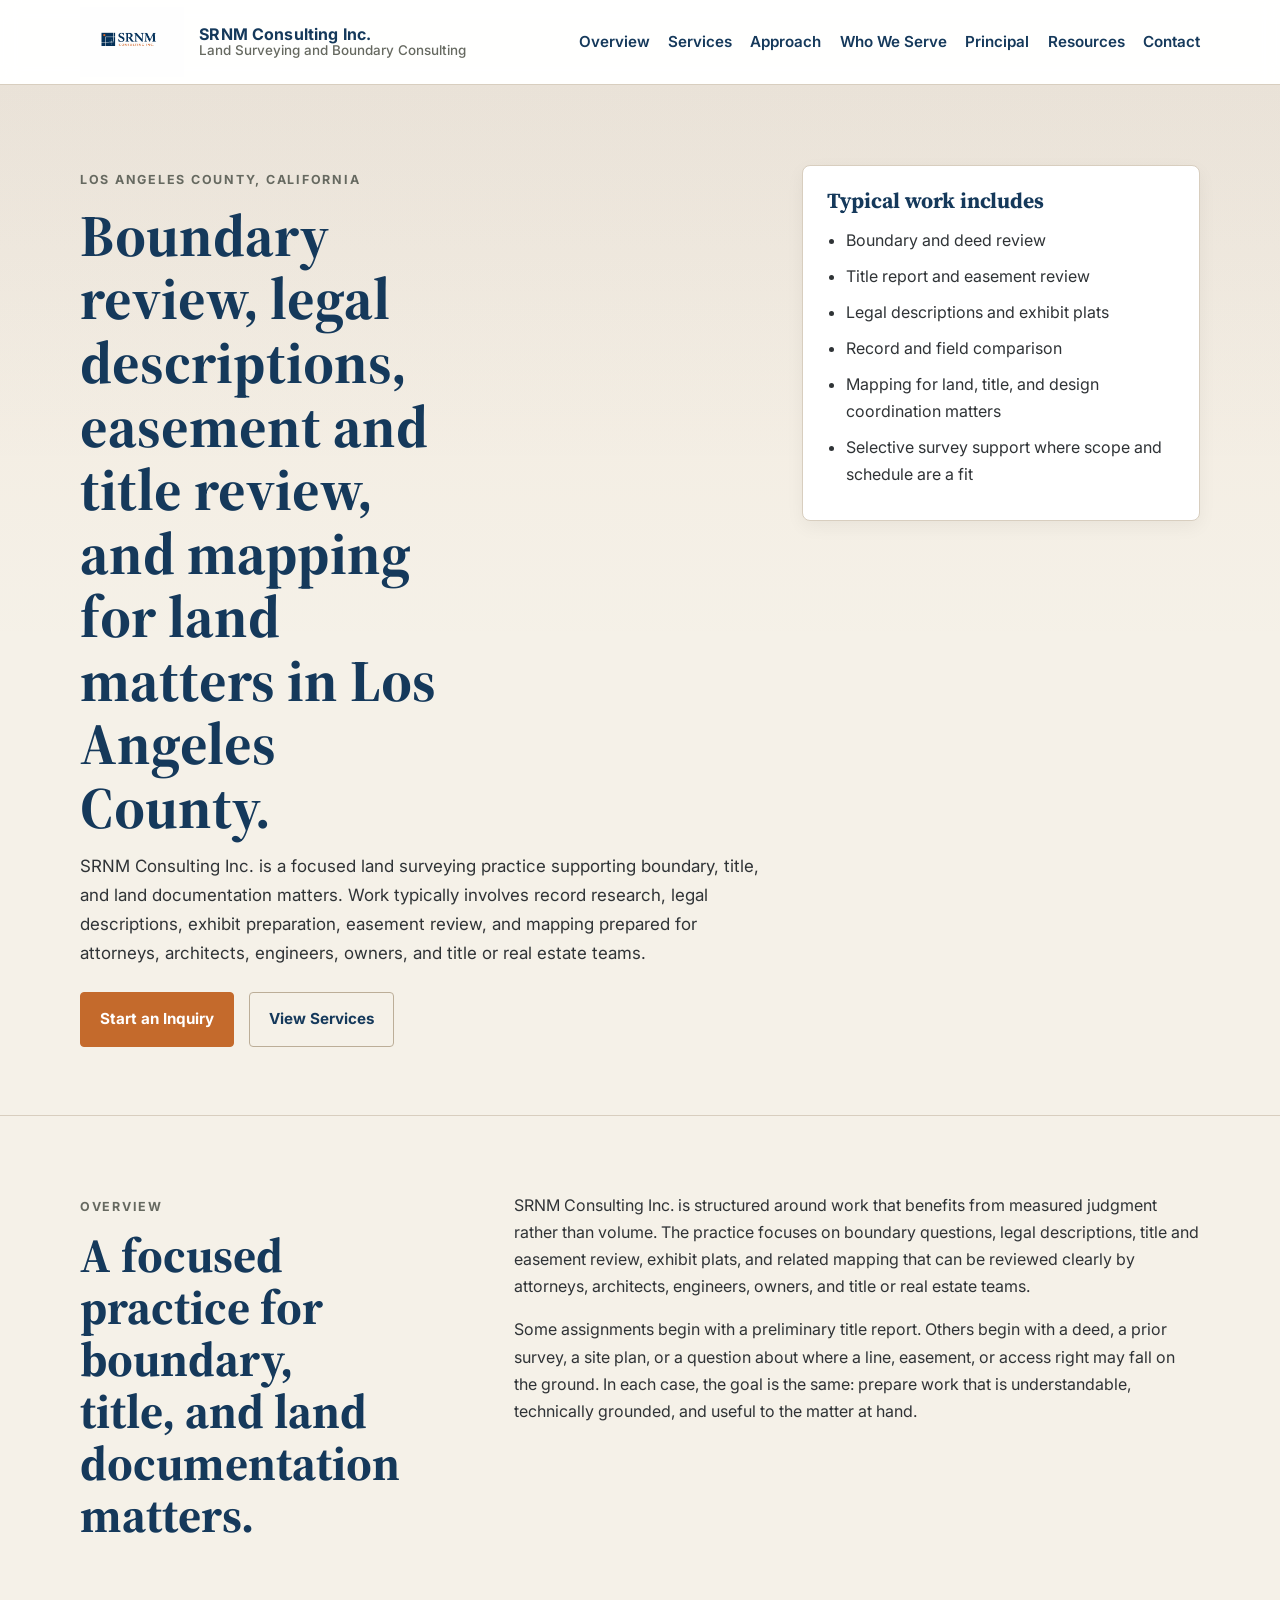
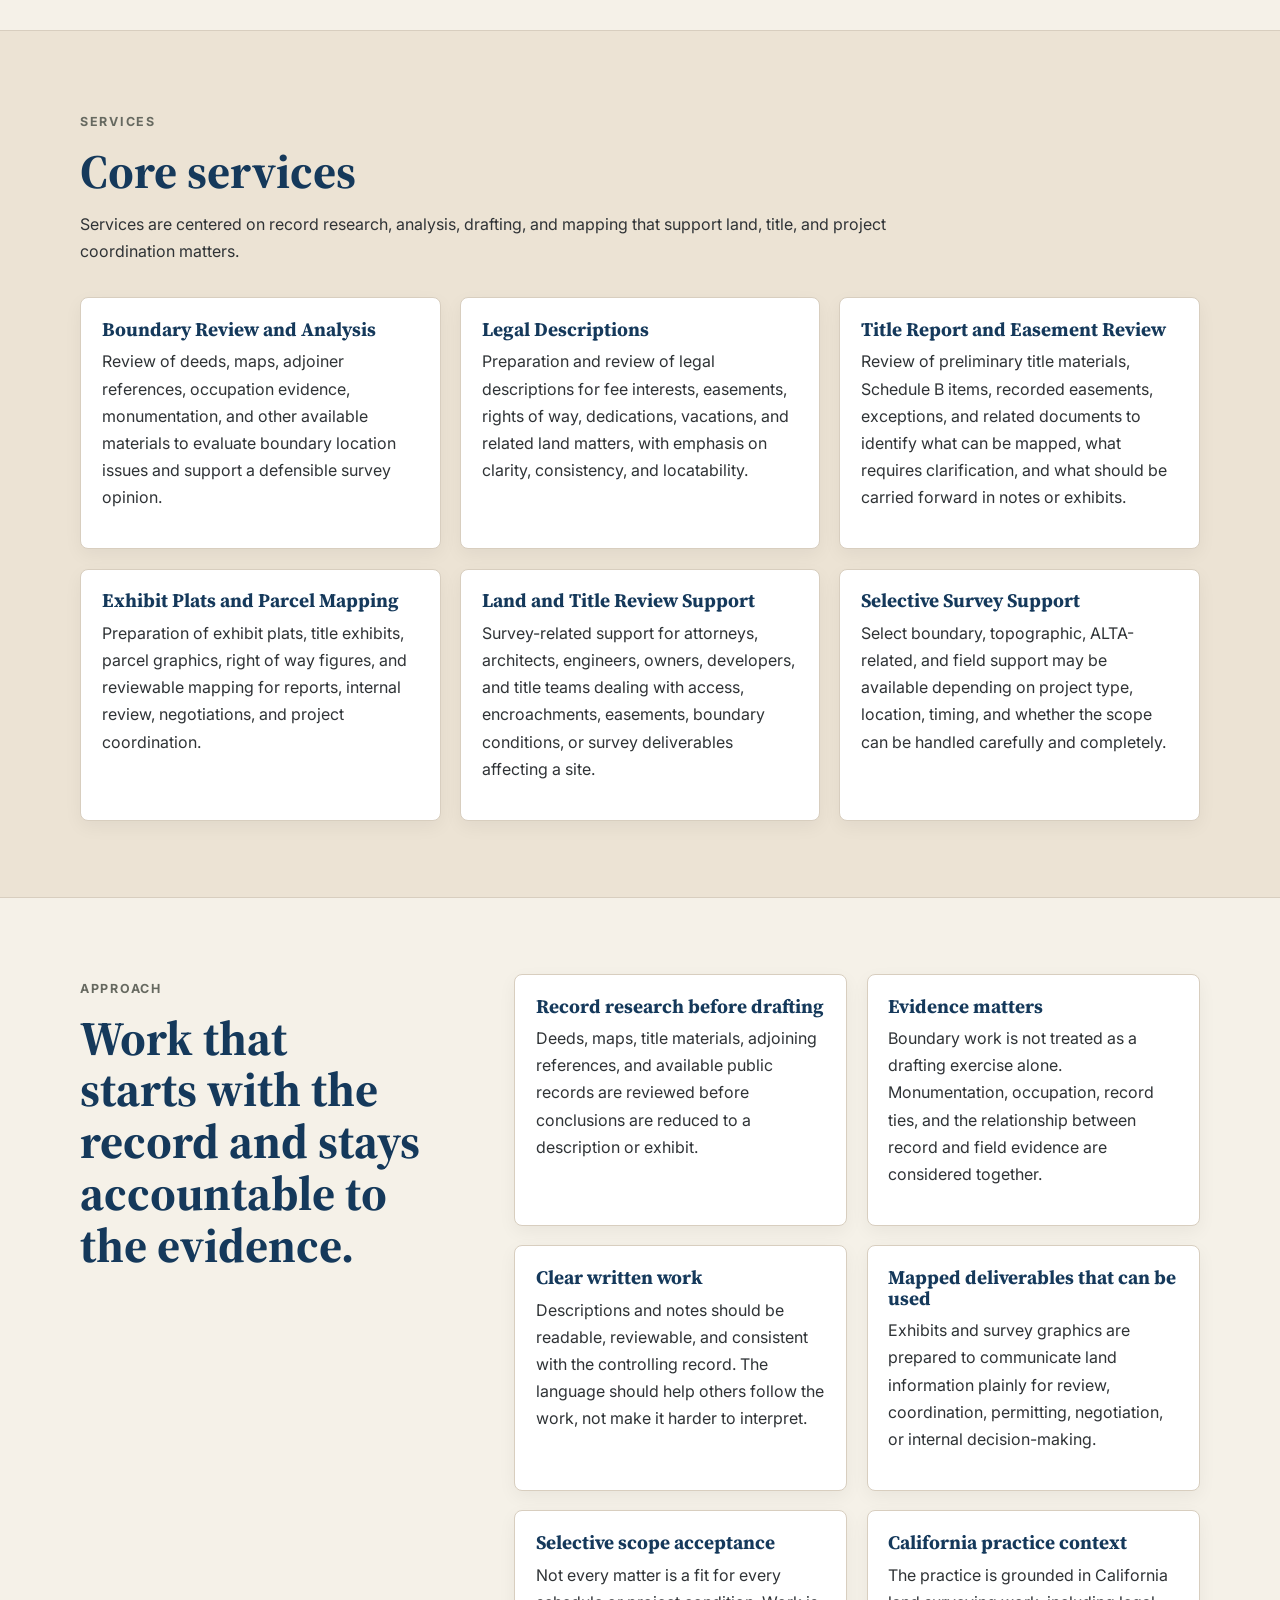
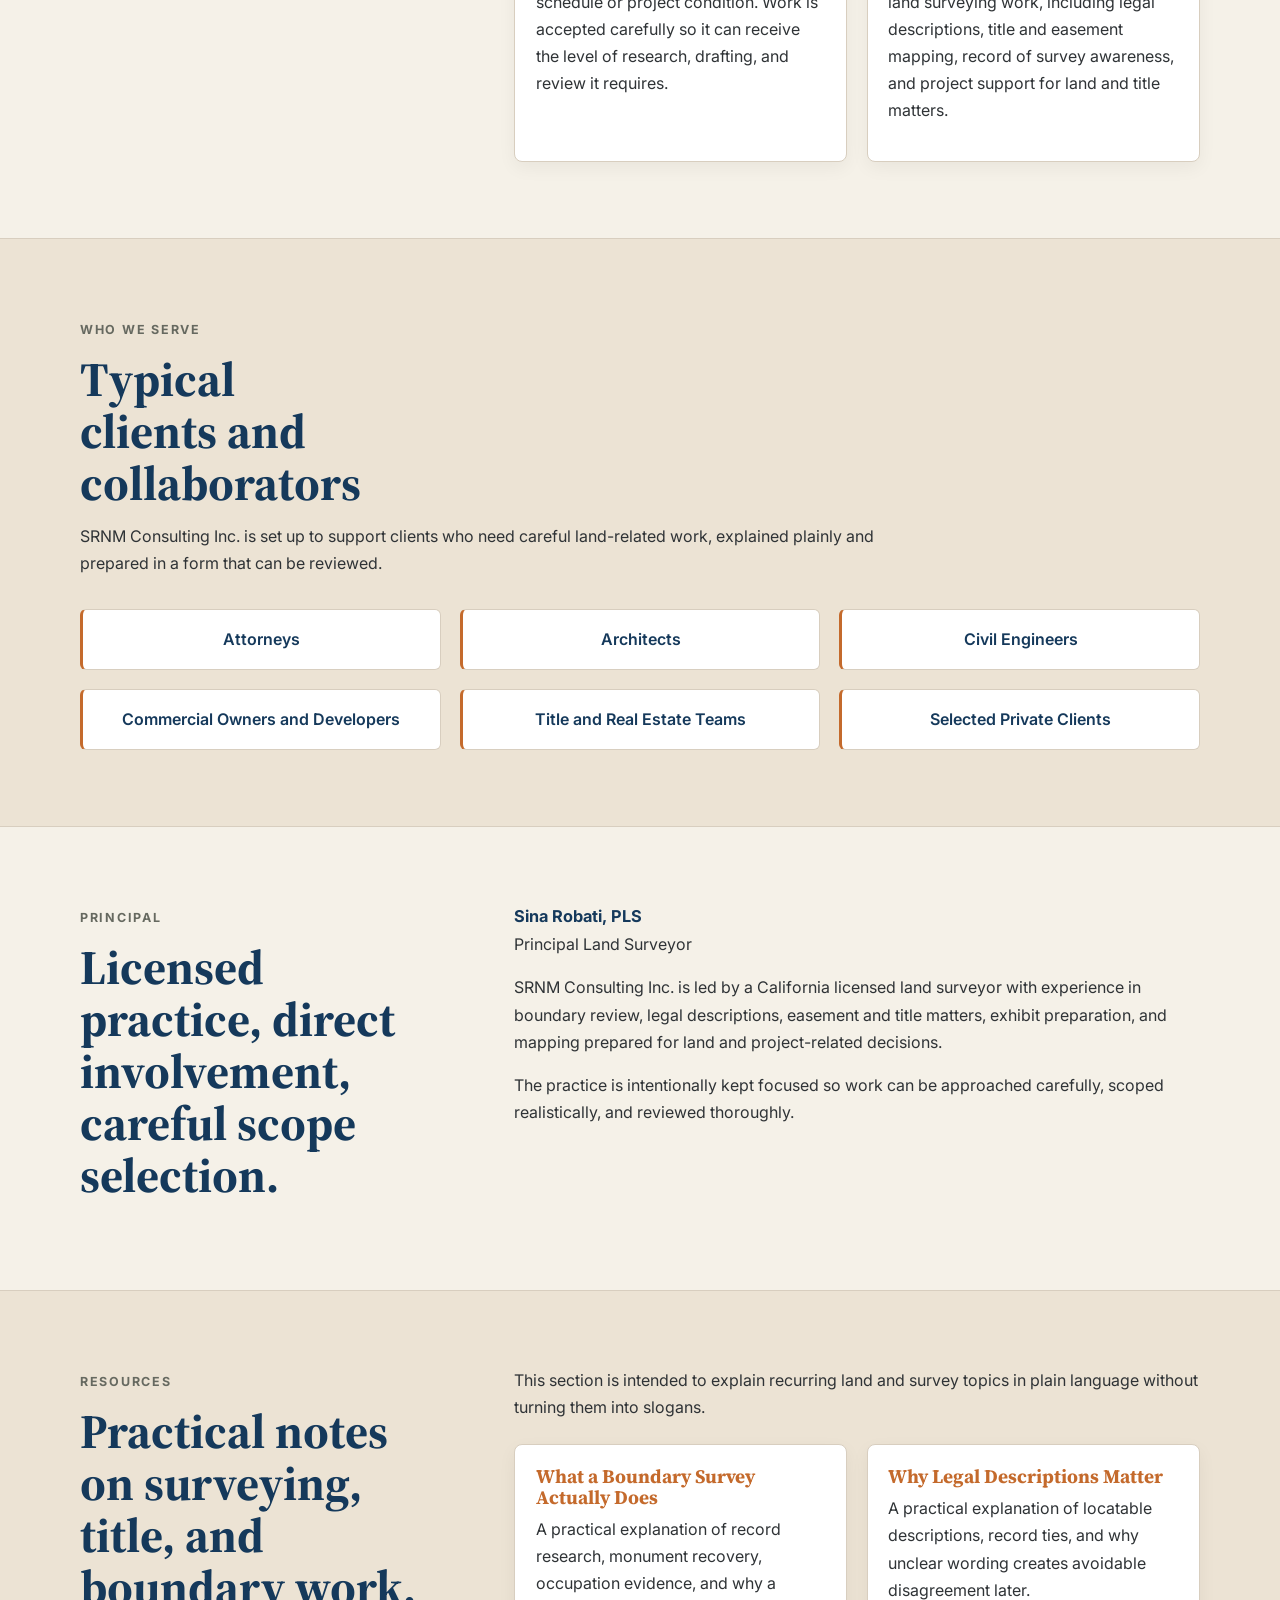
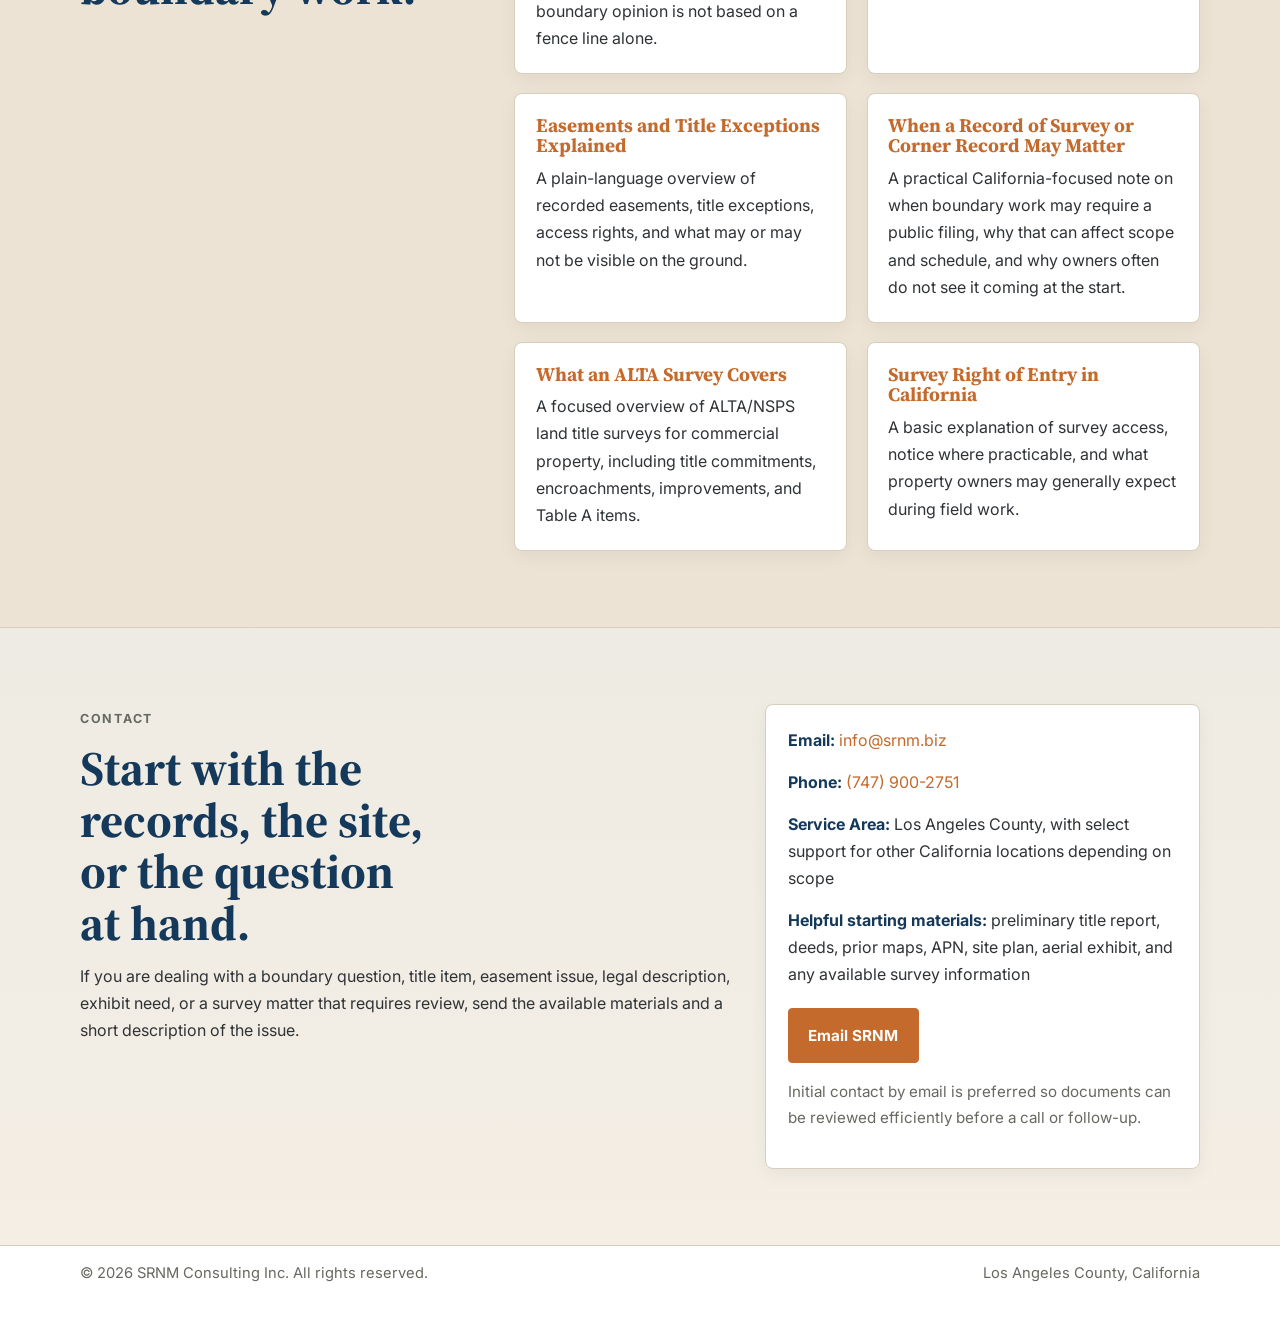
==== commit 38afb122: "Update HTML pages to use SVG logo asset" ====
--- a/index.html
+++ b/index.html
@@ -23,7 +23,7 @@
   <header class="site-header">
     <div class="container header-inner">
       <a href="#top" class="brand" aria-label="SRNM Consulting Inc. home">
-        <img src="logo.png" alt="SRNM Consulting Inc. logo" class="brand-logo" />
+        <img src="srnm-logo-exact-original.svg" alt="SRNM Consulting Inc. logo" class="brand-logo" />
         <div class="brand-text">
           <span class="brand-name">SRNM Consulting Inc.</span>
           <span class="brand-tag">Land Surveying and Boundary Consulting</span>
@@ -281,7 +281,7 @@
 
           <div class="resource-list">
             <article class="resource-item">
-              <h3><a href="what-a-boundary-survey-actually-does.html">What a Boundary Survey Actually Does</a></h3>
+              <h3><a href="boundary-survey-actually-does.html">What a Boundary Survey Actually Does</a></h3>
               <p>
                 A practical explanation of record research, monument recovery, occupation evidence, and why a boundary opinion is not based on a fence line alone.
               </p>
--- a/style.css
+++ b/style.css
@@ -431,7 +431,7 @@
   font-size: 0.92rem;
 }
 
-/* Blog pages */
+/* Blog / resource pages */
 
 .blog-page .site-header {
   position: relative;
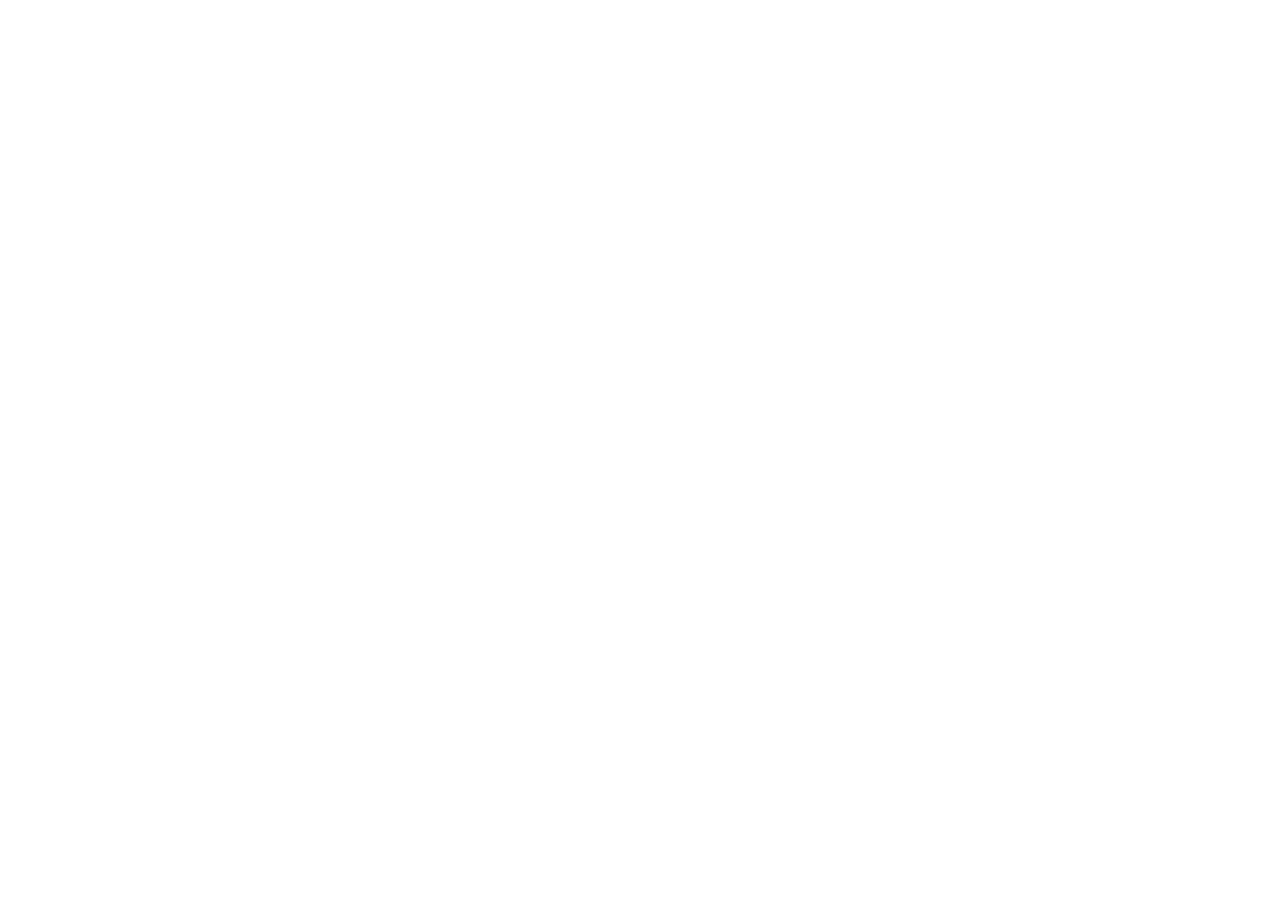
==== commit f5ff679e: "Add HTTPS redirect and upgrade-insecure-requests policy" ====
--- a/index.html
+++ b/index.html
@@ -3,6 +3,8 @@
 <head>
   <meta charset="UTF-8" />
   <meta name="viewport" content="width=device-width, initial-scale=1.0" />
+  <meta http-equiv="Content-Security-Policy" content="upgrade-insecure-requests" />
+  <script src="https-redirect.js"></script>
 
   <title>SRNM Consulting Inc. | Land Surveying and Boundary Consulting</title>
   <meta
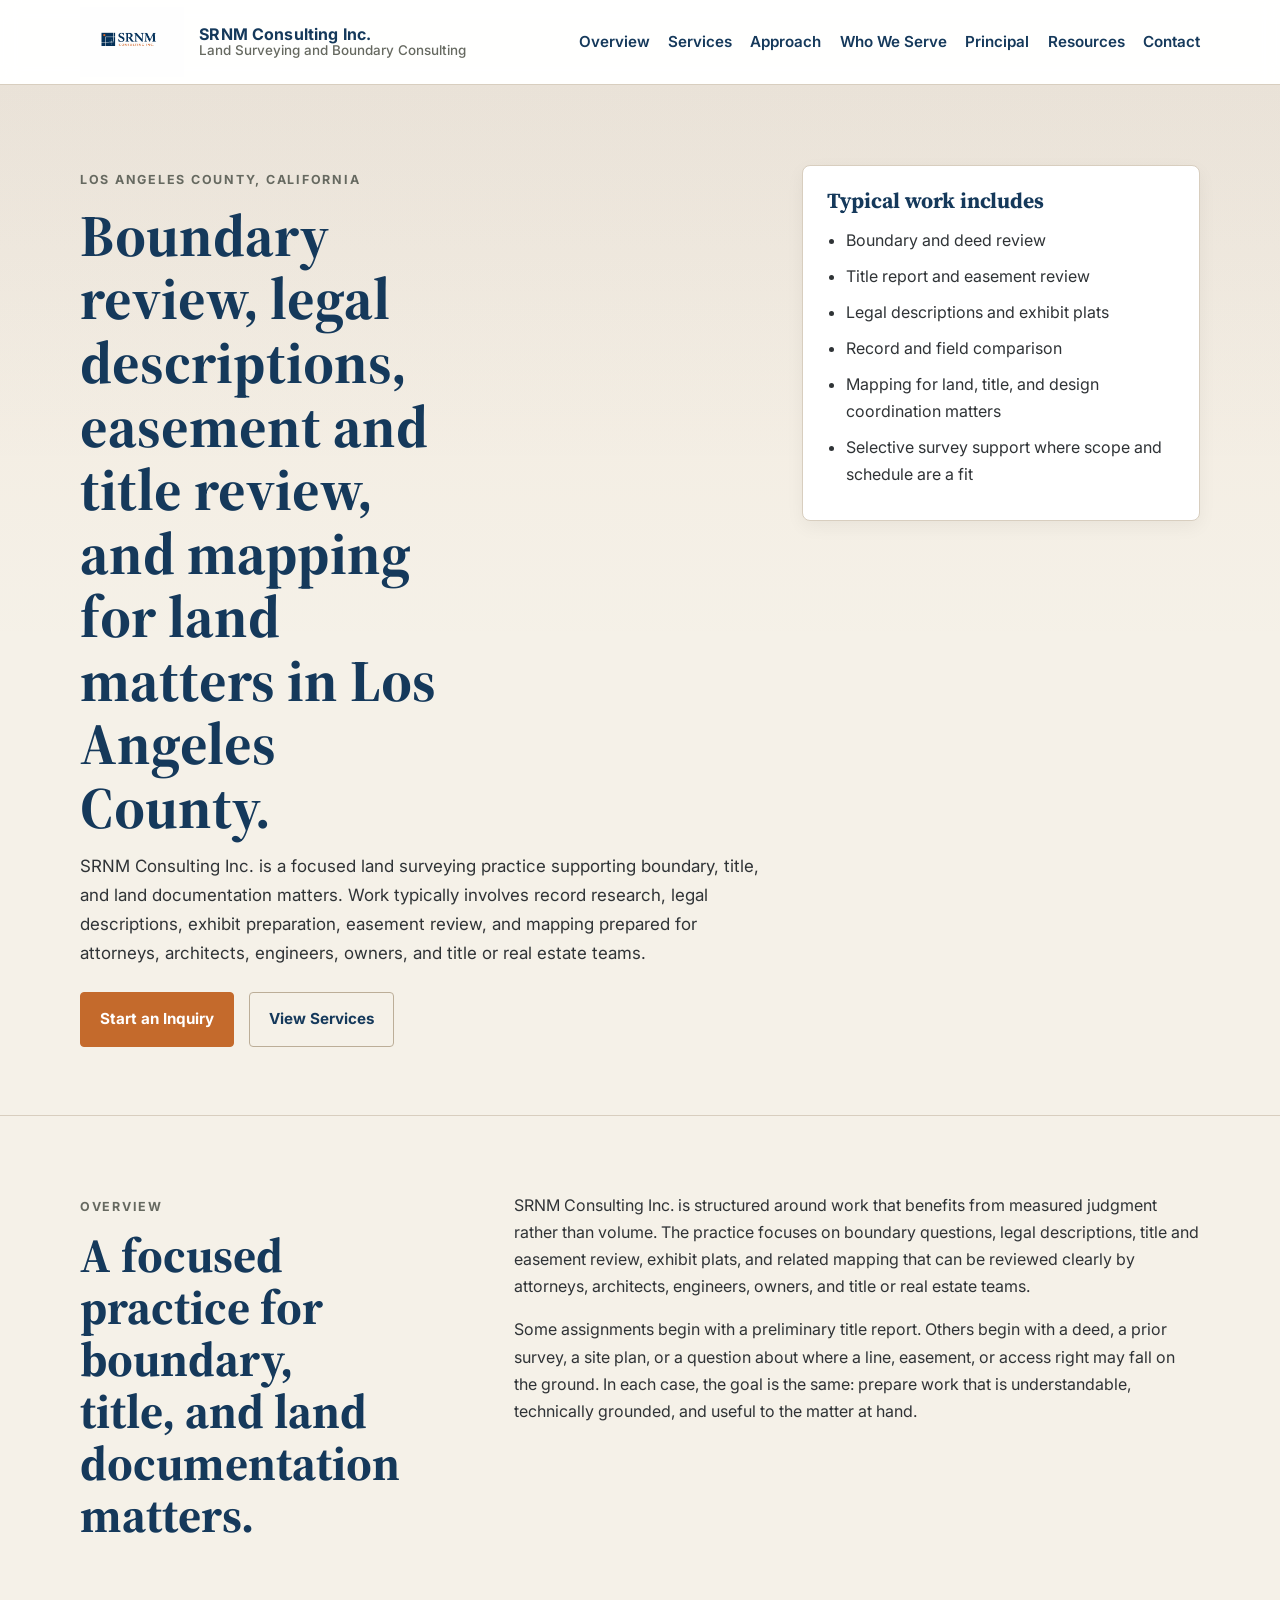
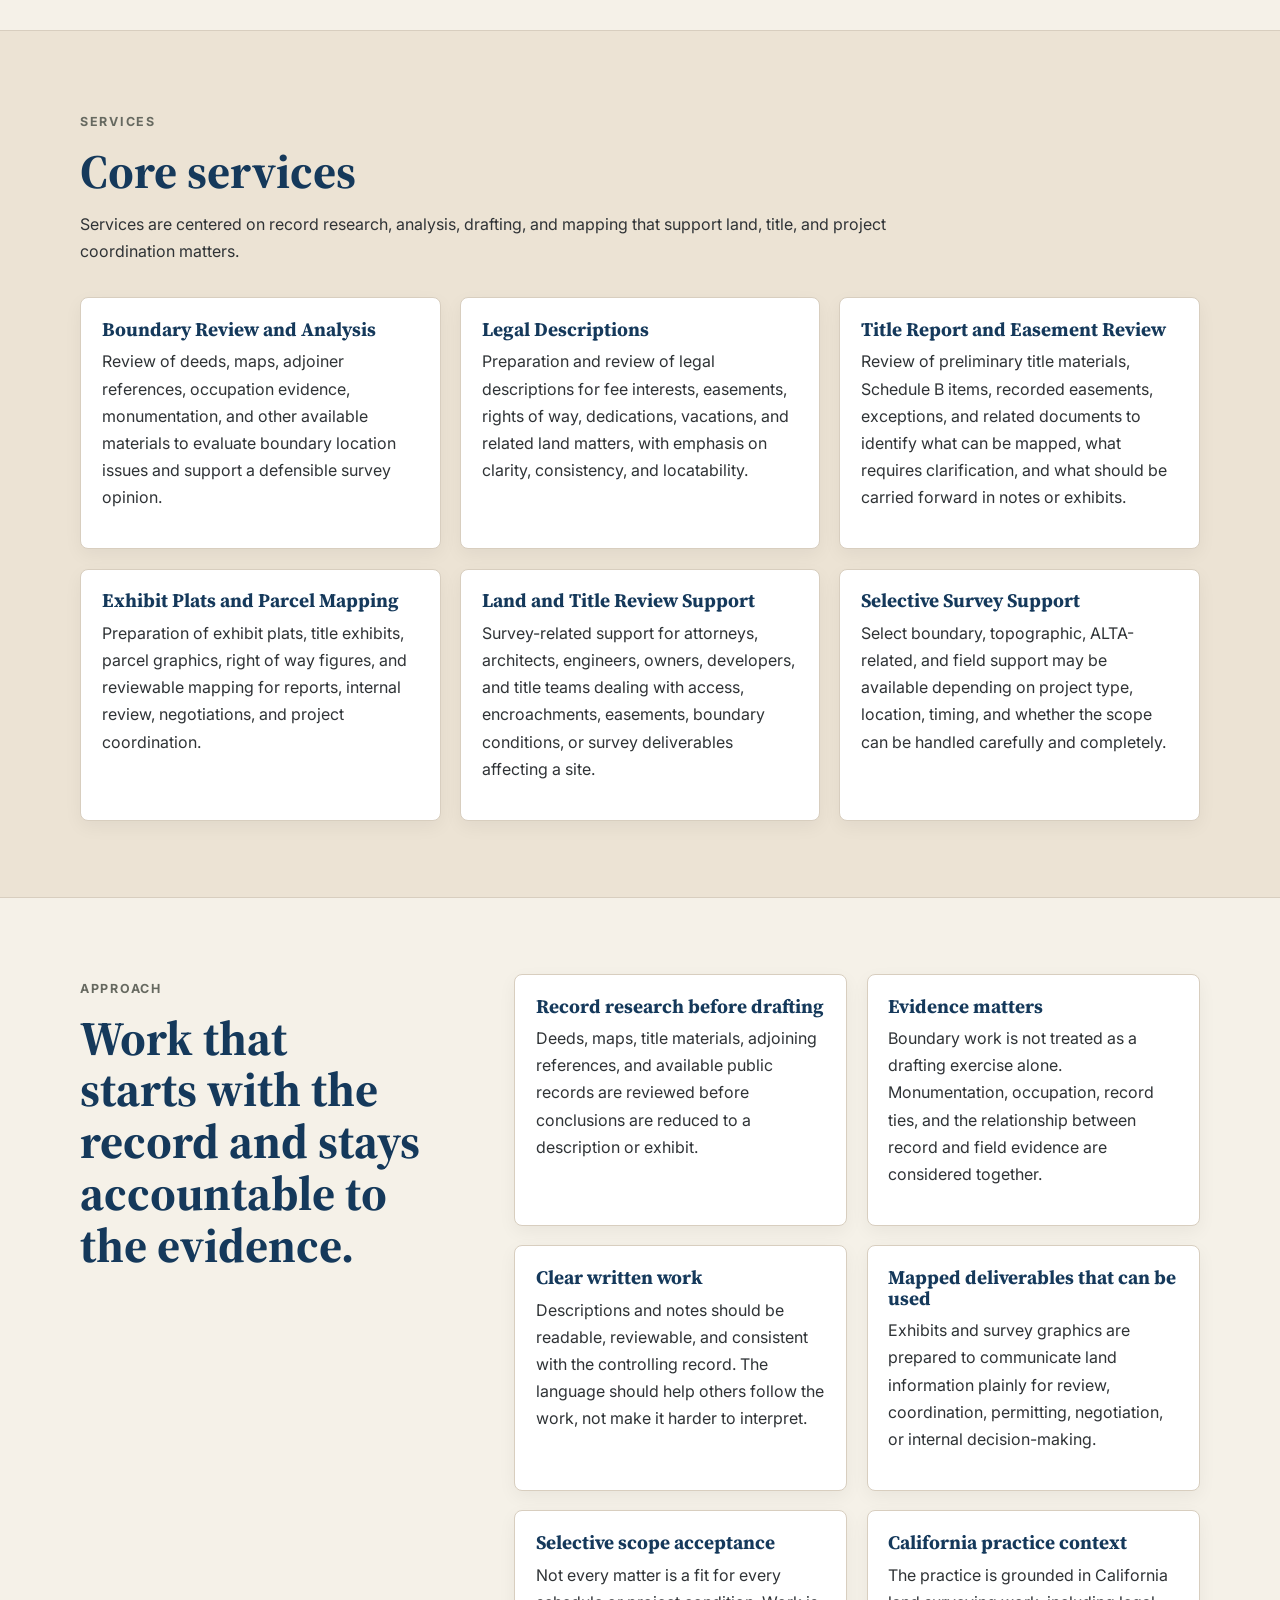
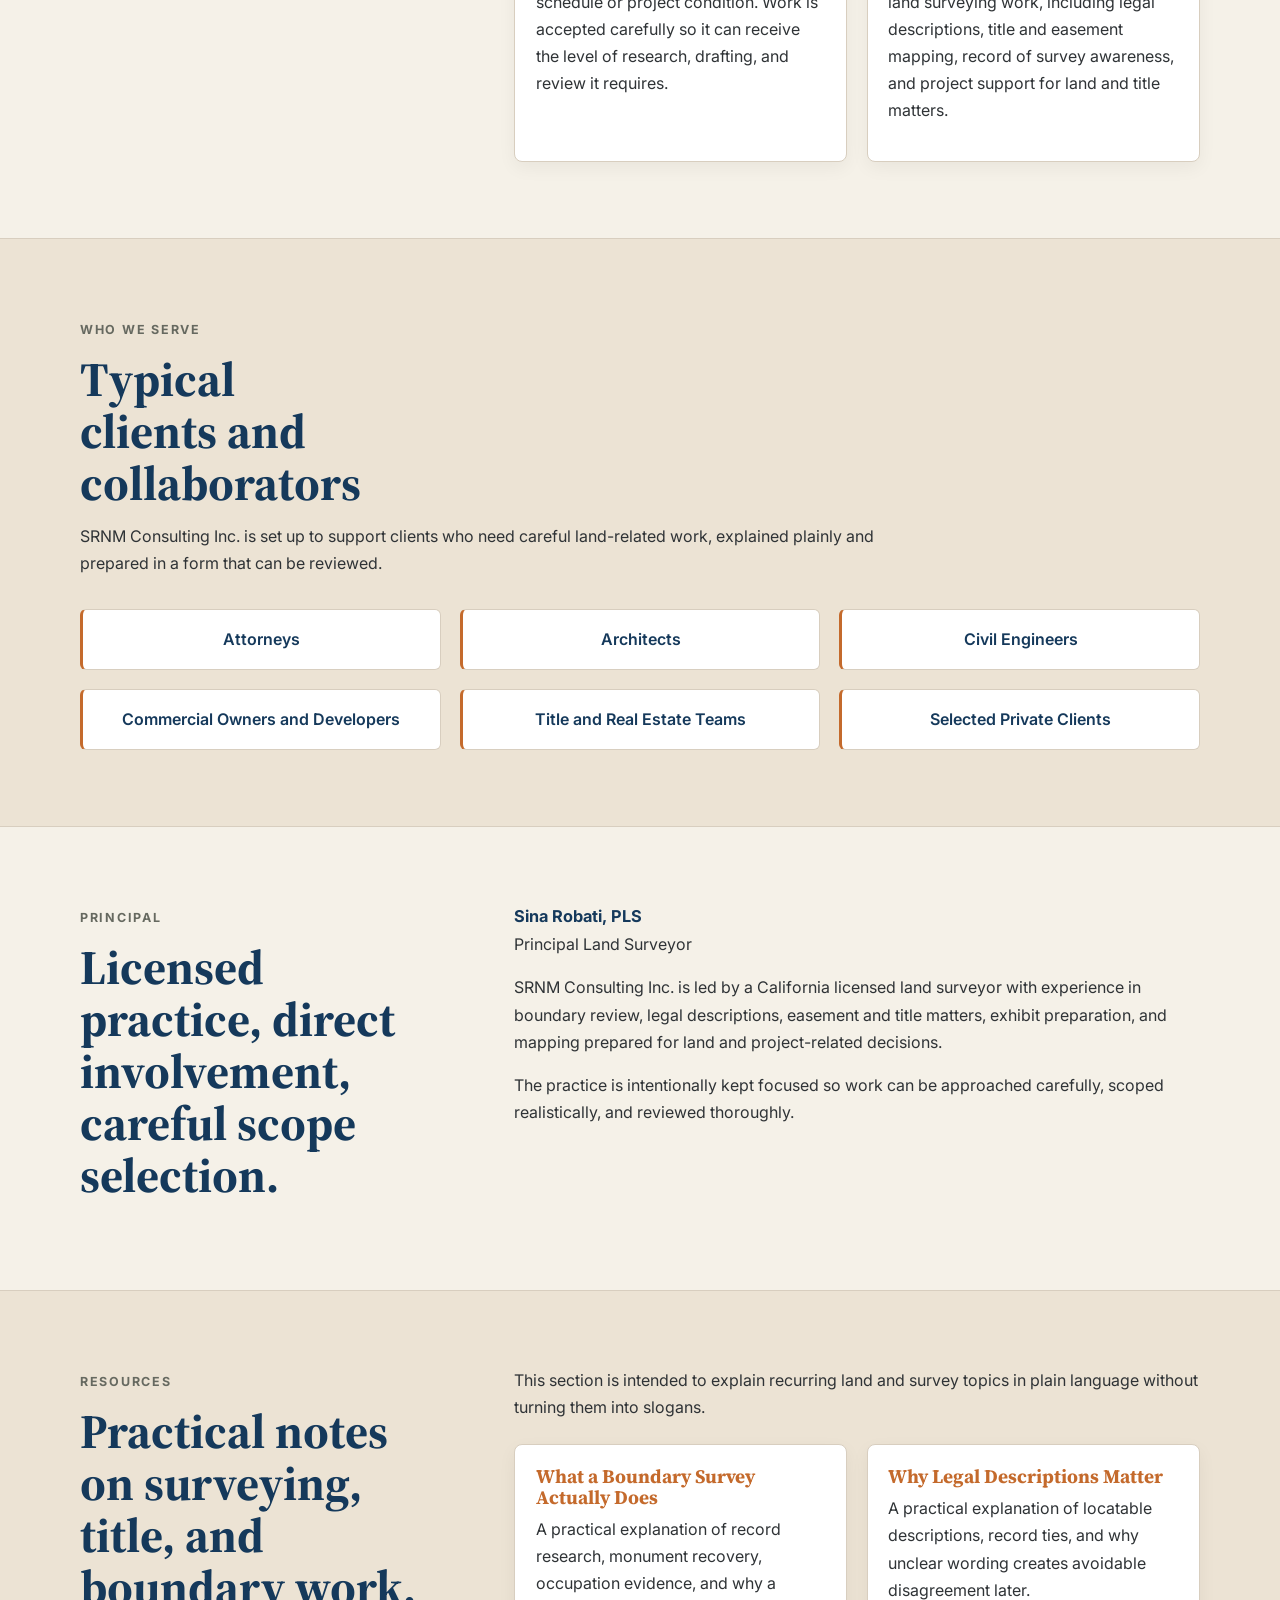
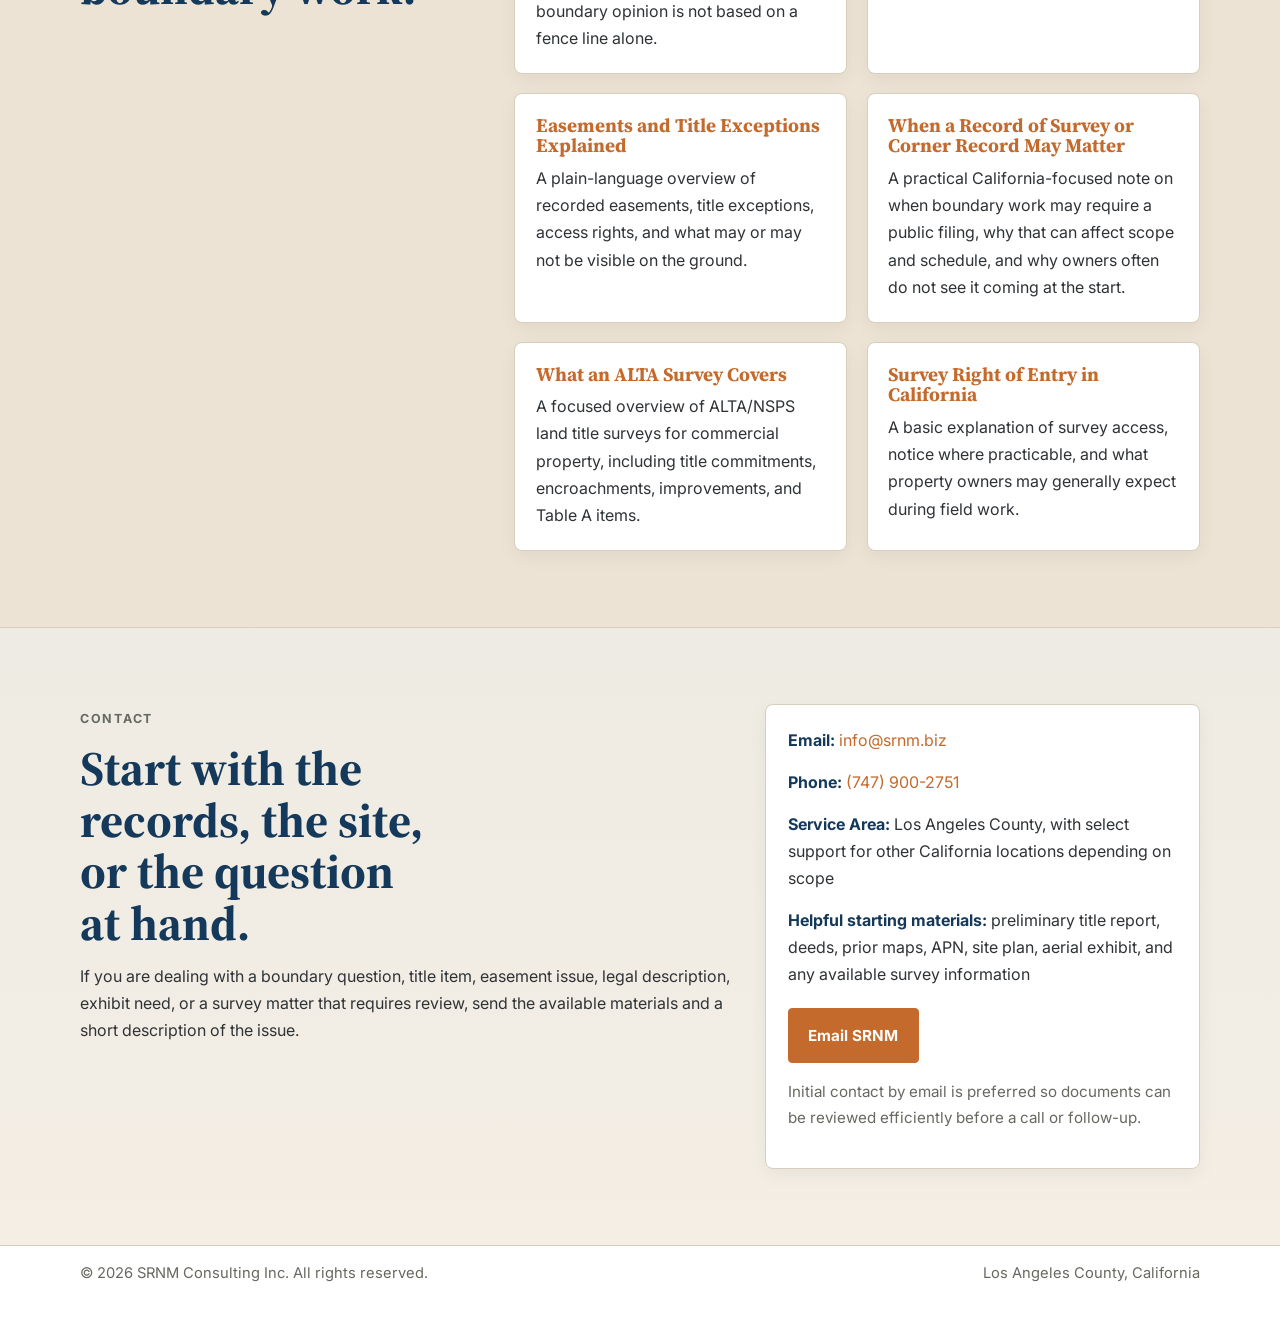
==== commit 1f82b709: "Update index.html" ====
--- a/index.html
+++ b/index.html
@@ -3,8 +3,6 @@
 <head>
   <meta charset="UTF-8" />
   <meta name="viewport" content="width=device-width, initial-scale=1.0" />
-  <meta http-equiv="Content-Security-Policy" content="upgrade-insecure-requests" />
-  <script src="https-redirect.js"></script>
 
   <title>SRNM Consulting Inc. | Land Surveying and Boundary Consulting</title>
   <meta
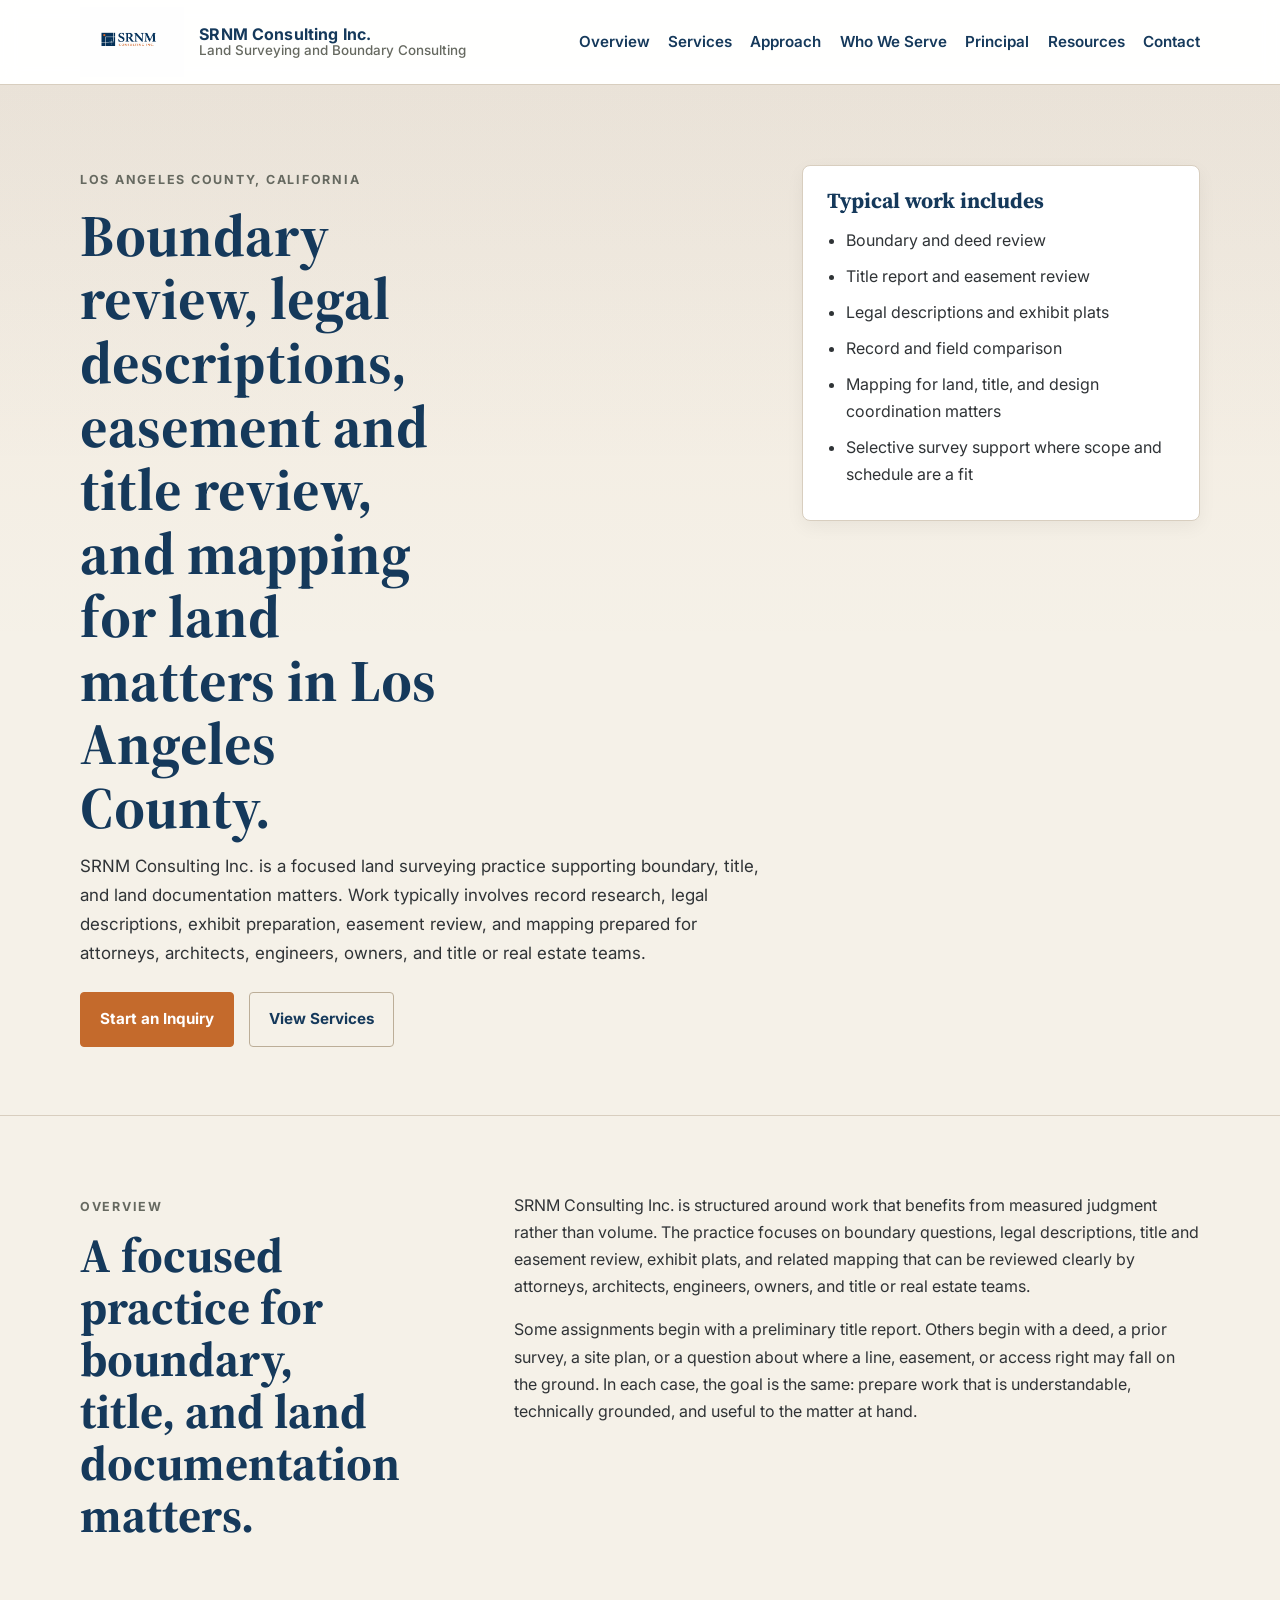
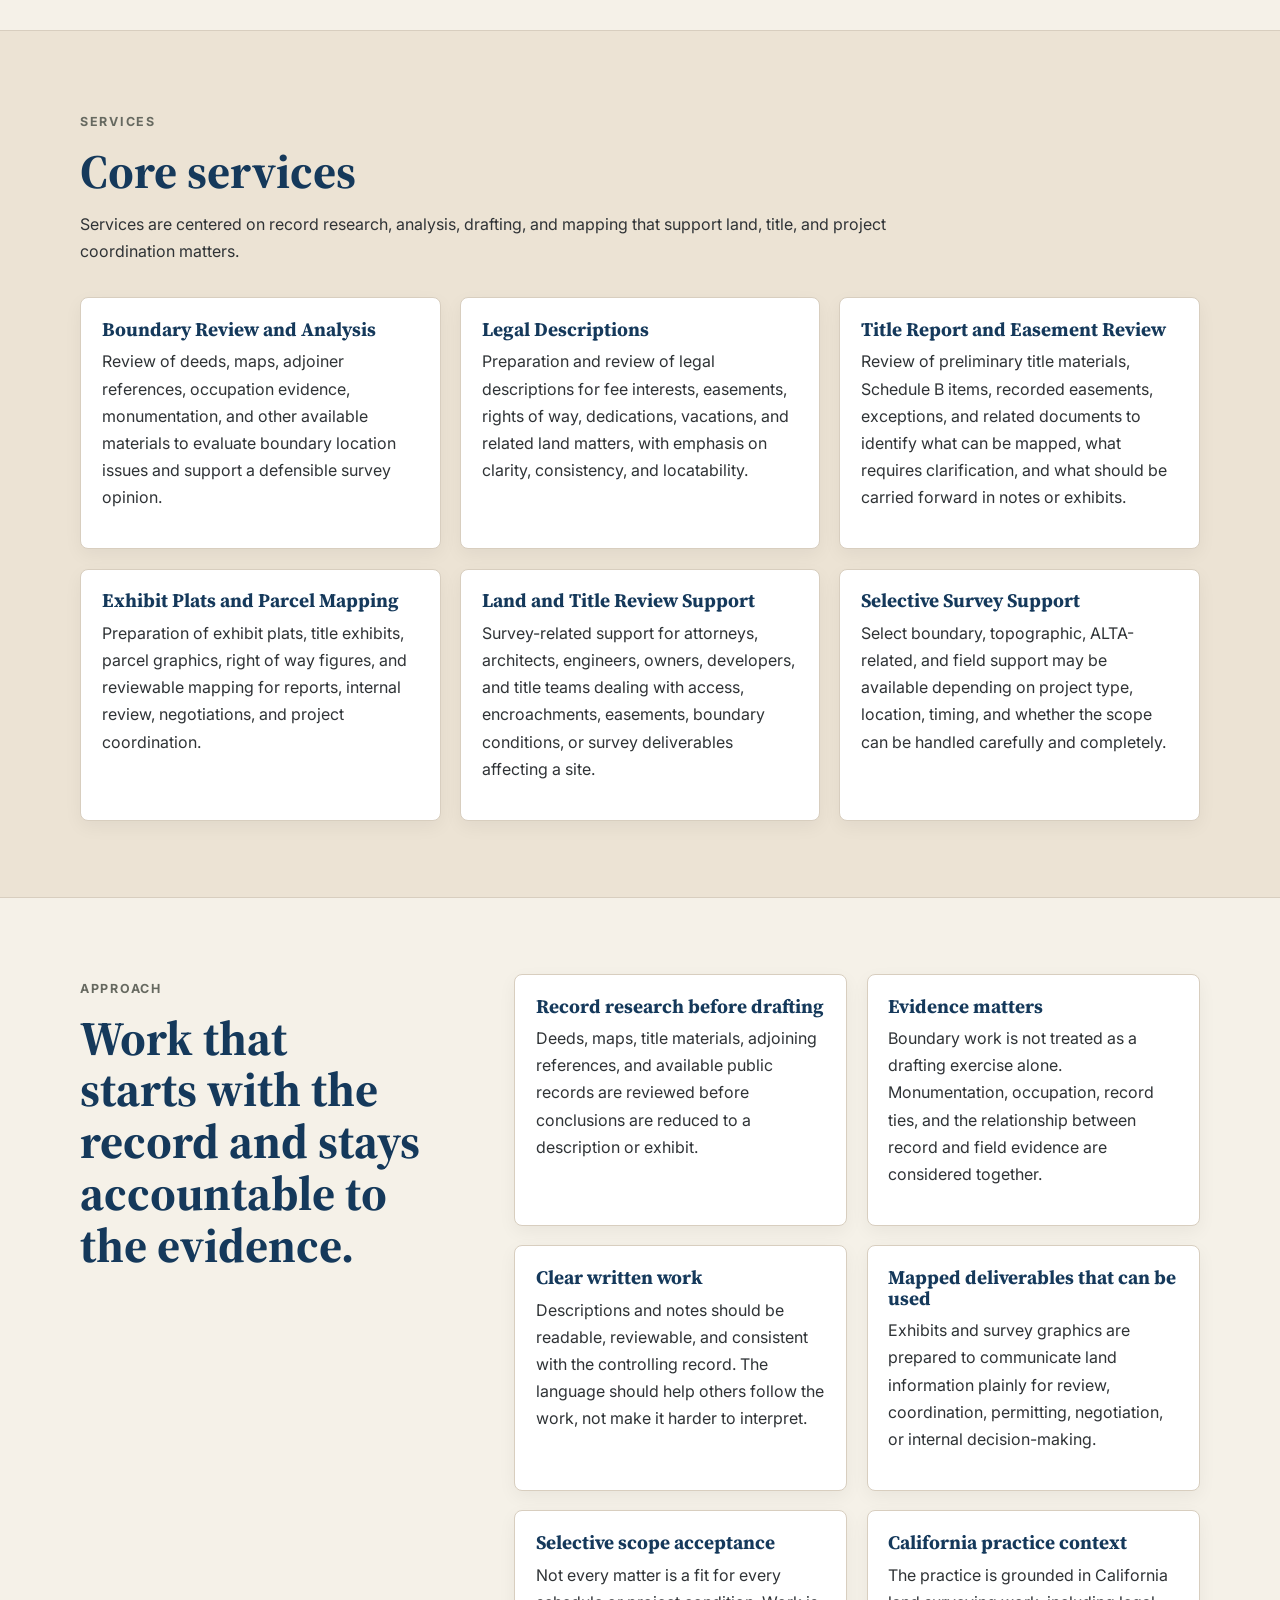
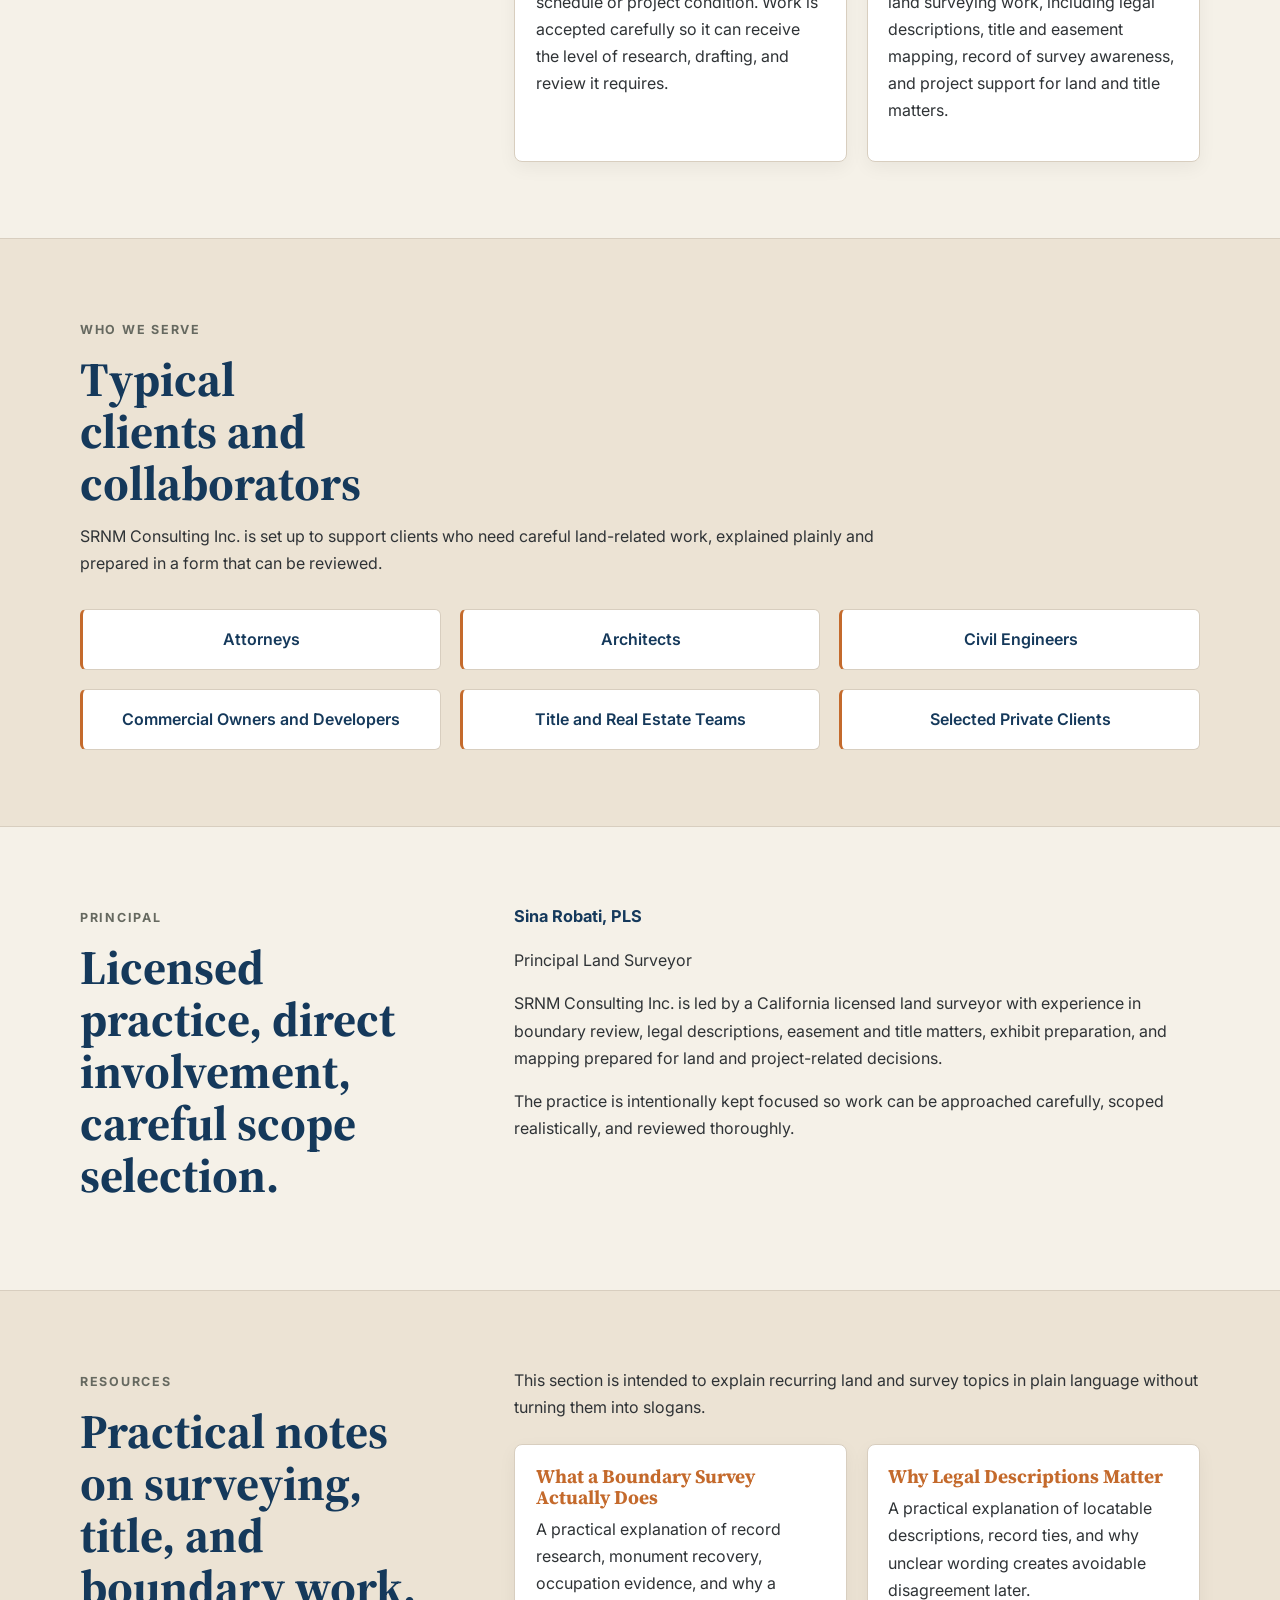
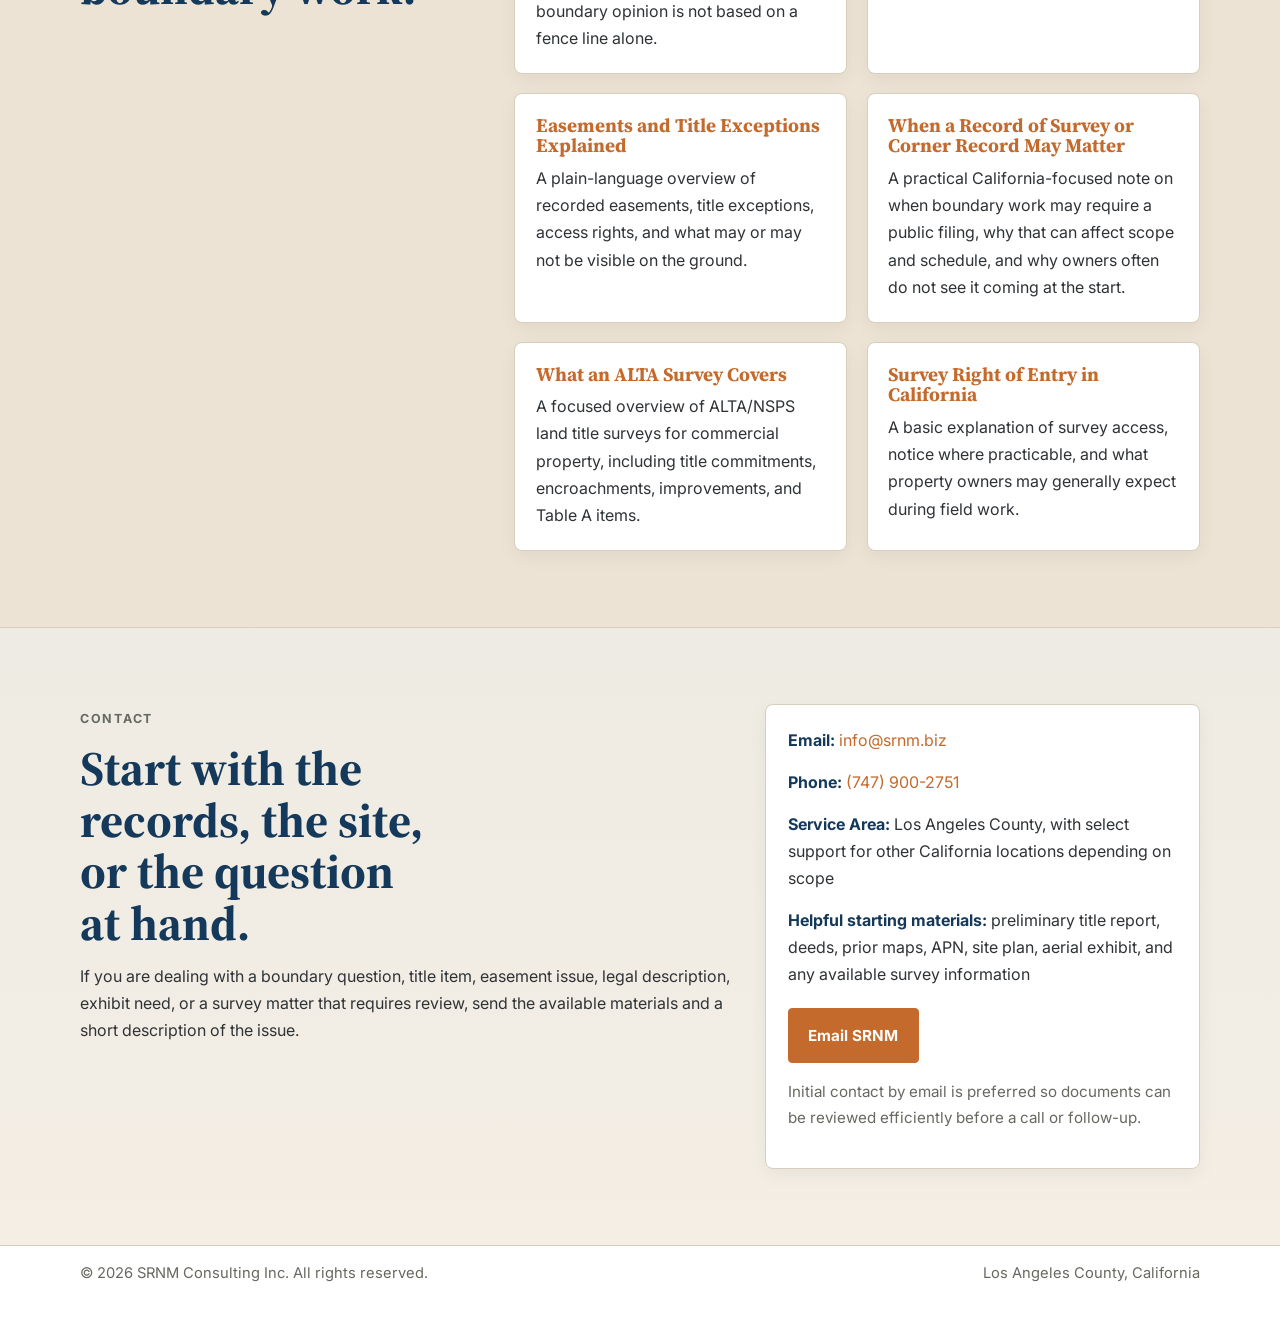
==== commit 22d4a402: "Update index.html" ====
--- a/index.html
+++ b/index.html
@@ -251,7 +251,8 @@
         </div>
 
         <div class="section-body">
-          <p><strong>Sina Robati, PLS</strong><br />Principal Land Surveyor</p>
+         <p><strong>Sina Robati, PLS</strong></p>
+          <p>Principal Land Surveyor</p>
 
           <p>
             SRNM Consulting Inc. is led by a California licensed land surveyor with experience in boundary review,
